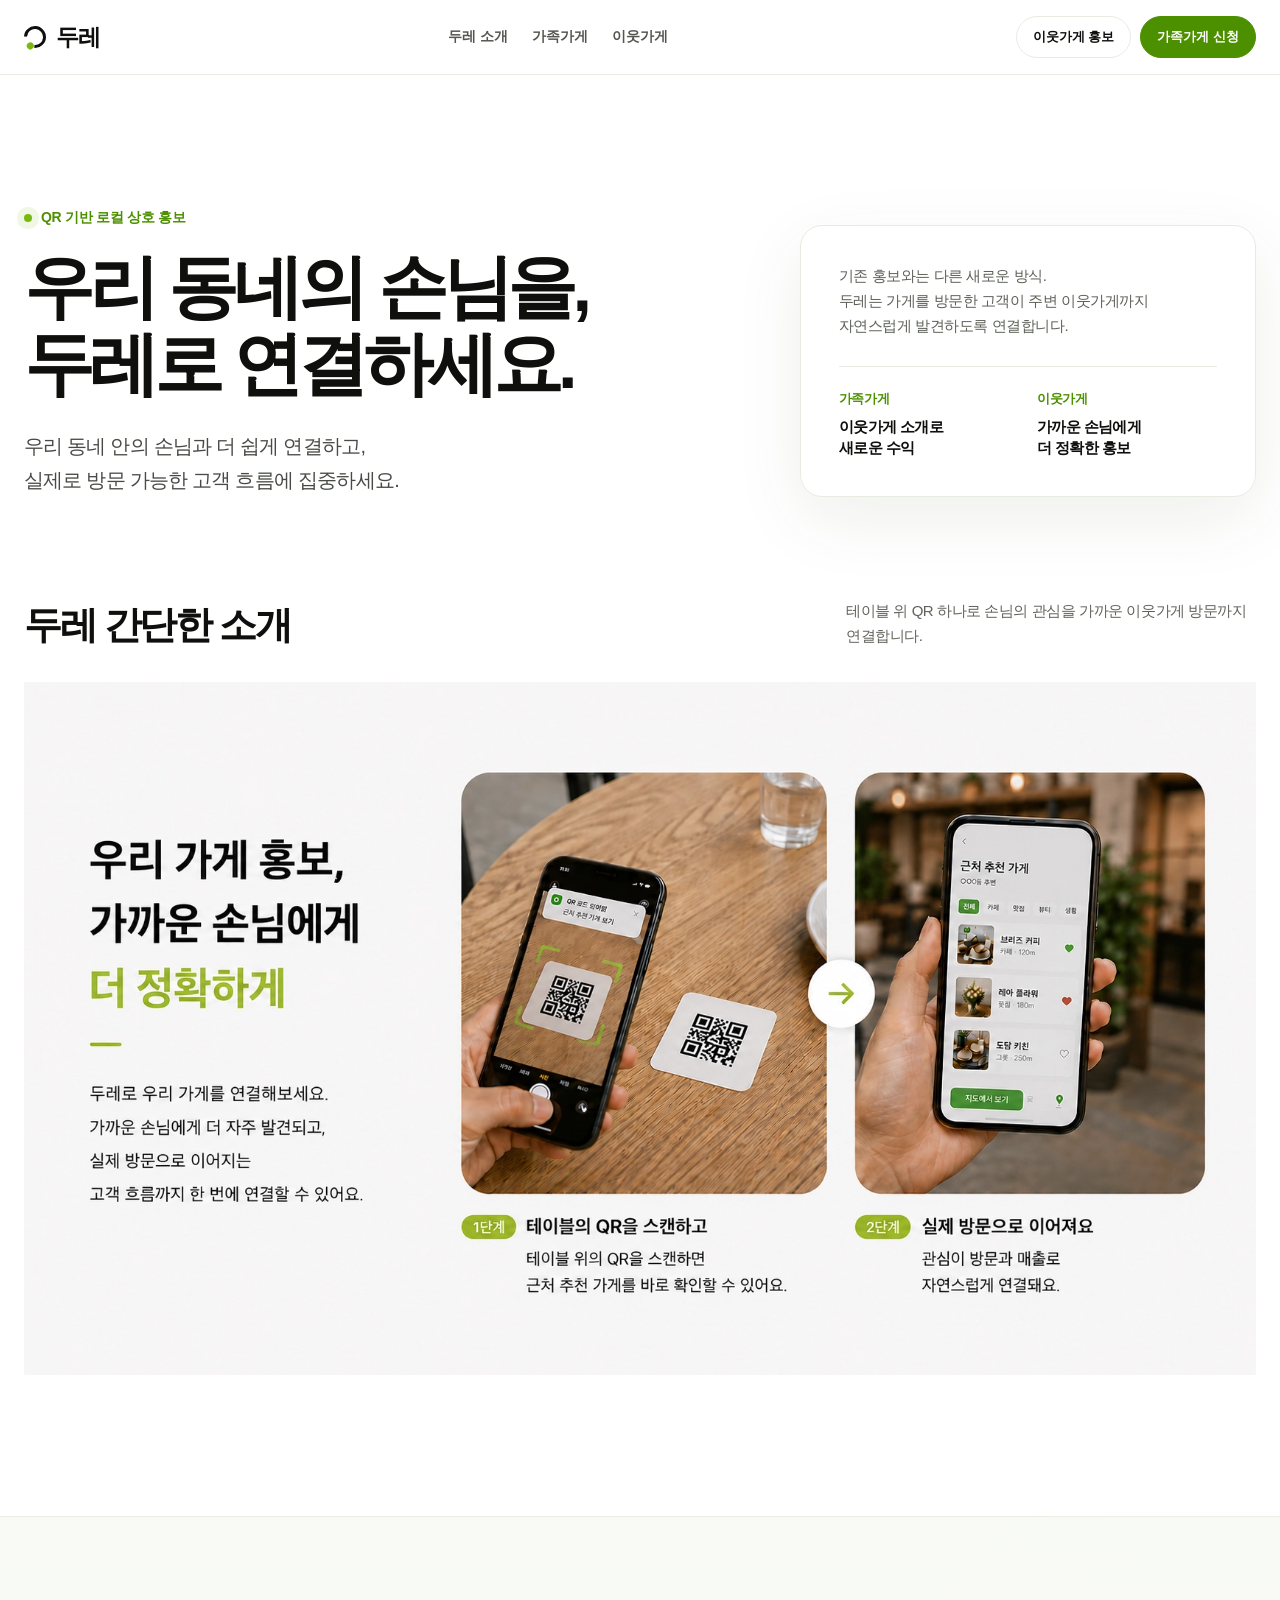
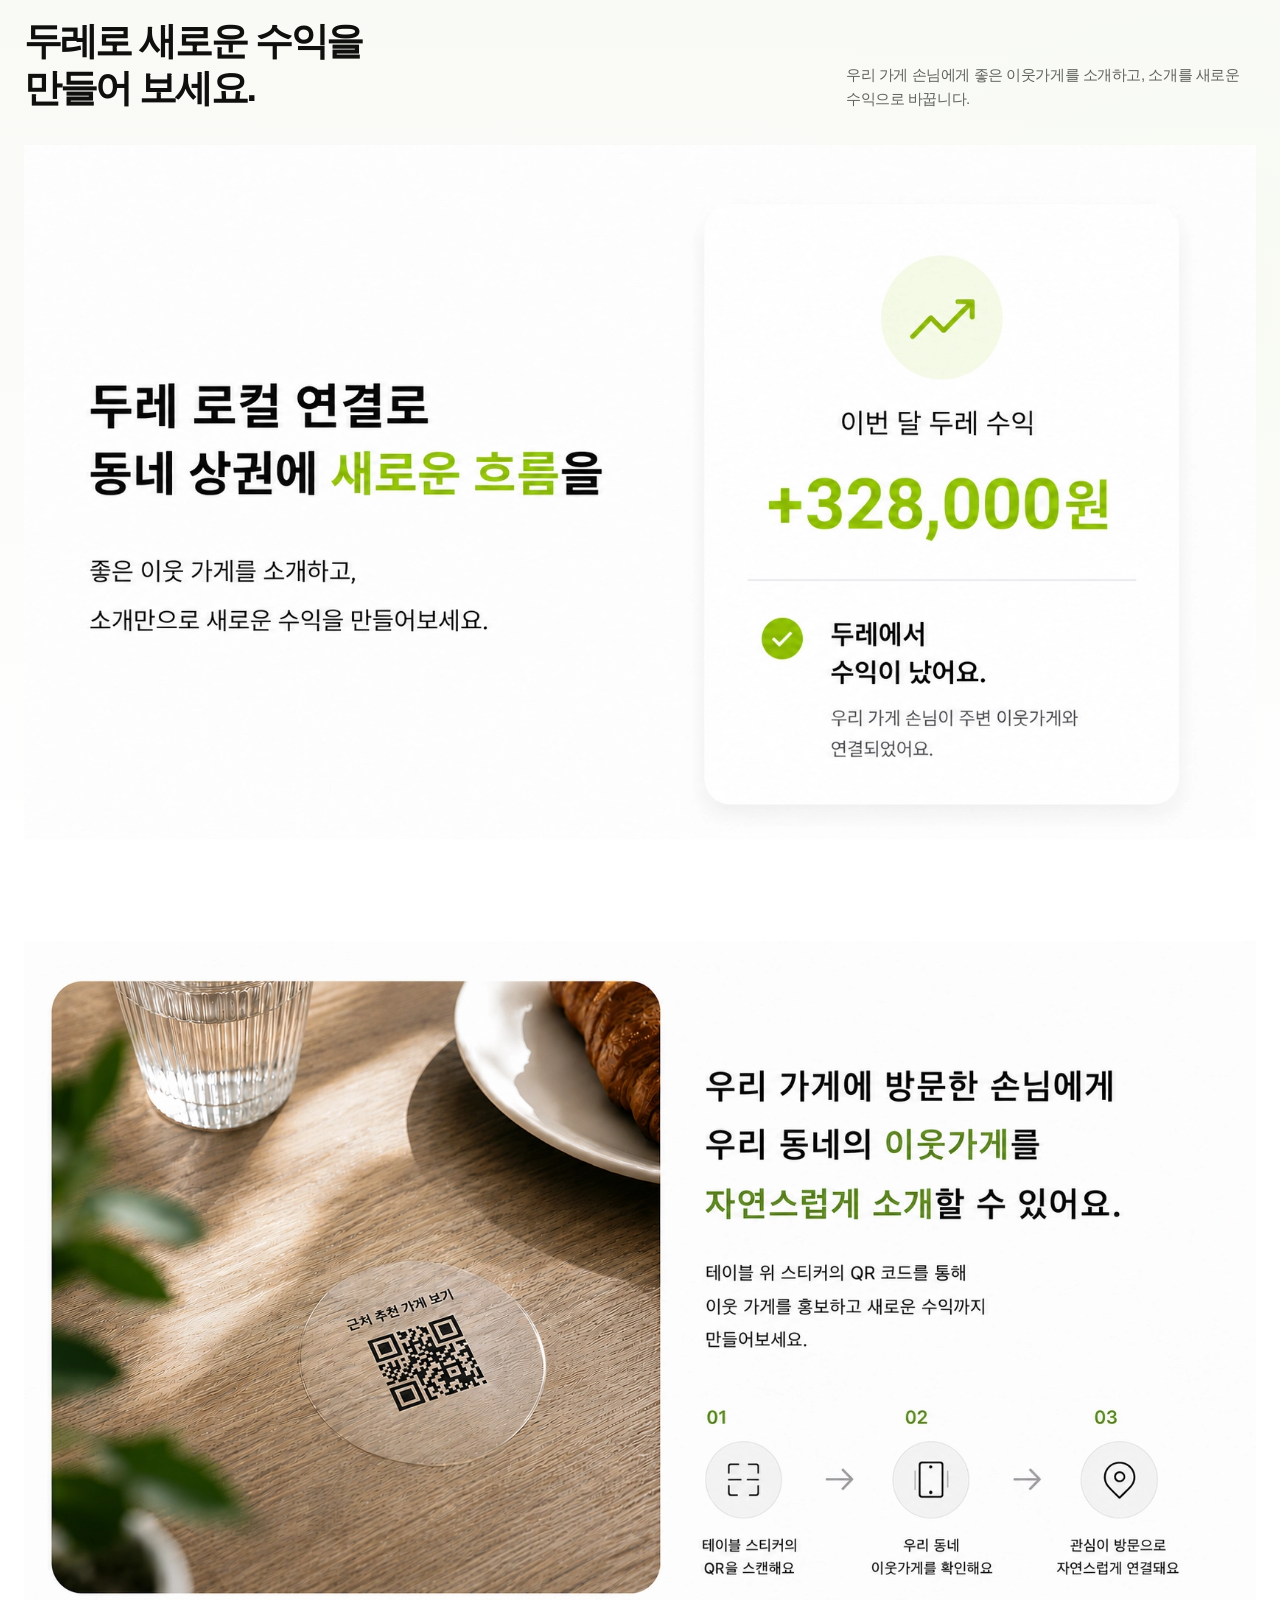
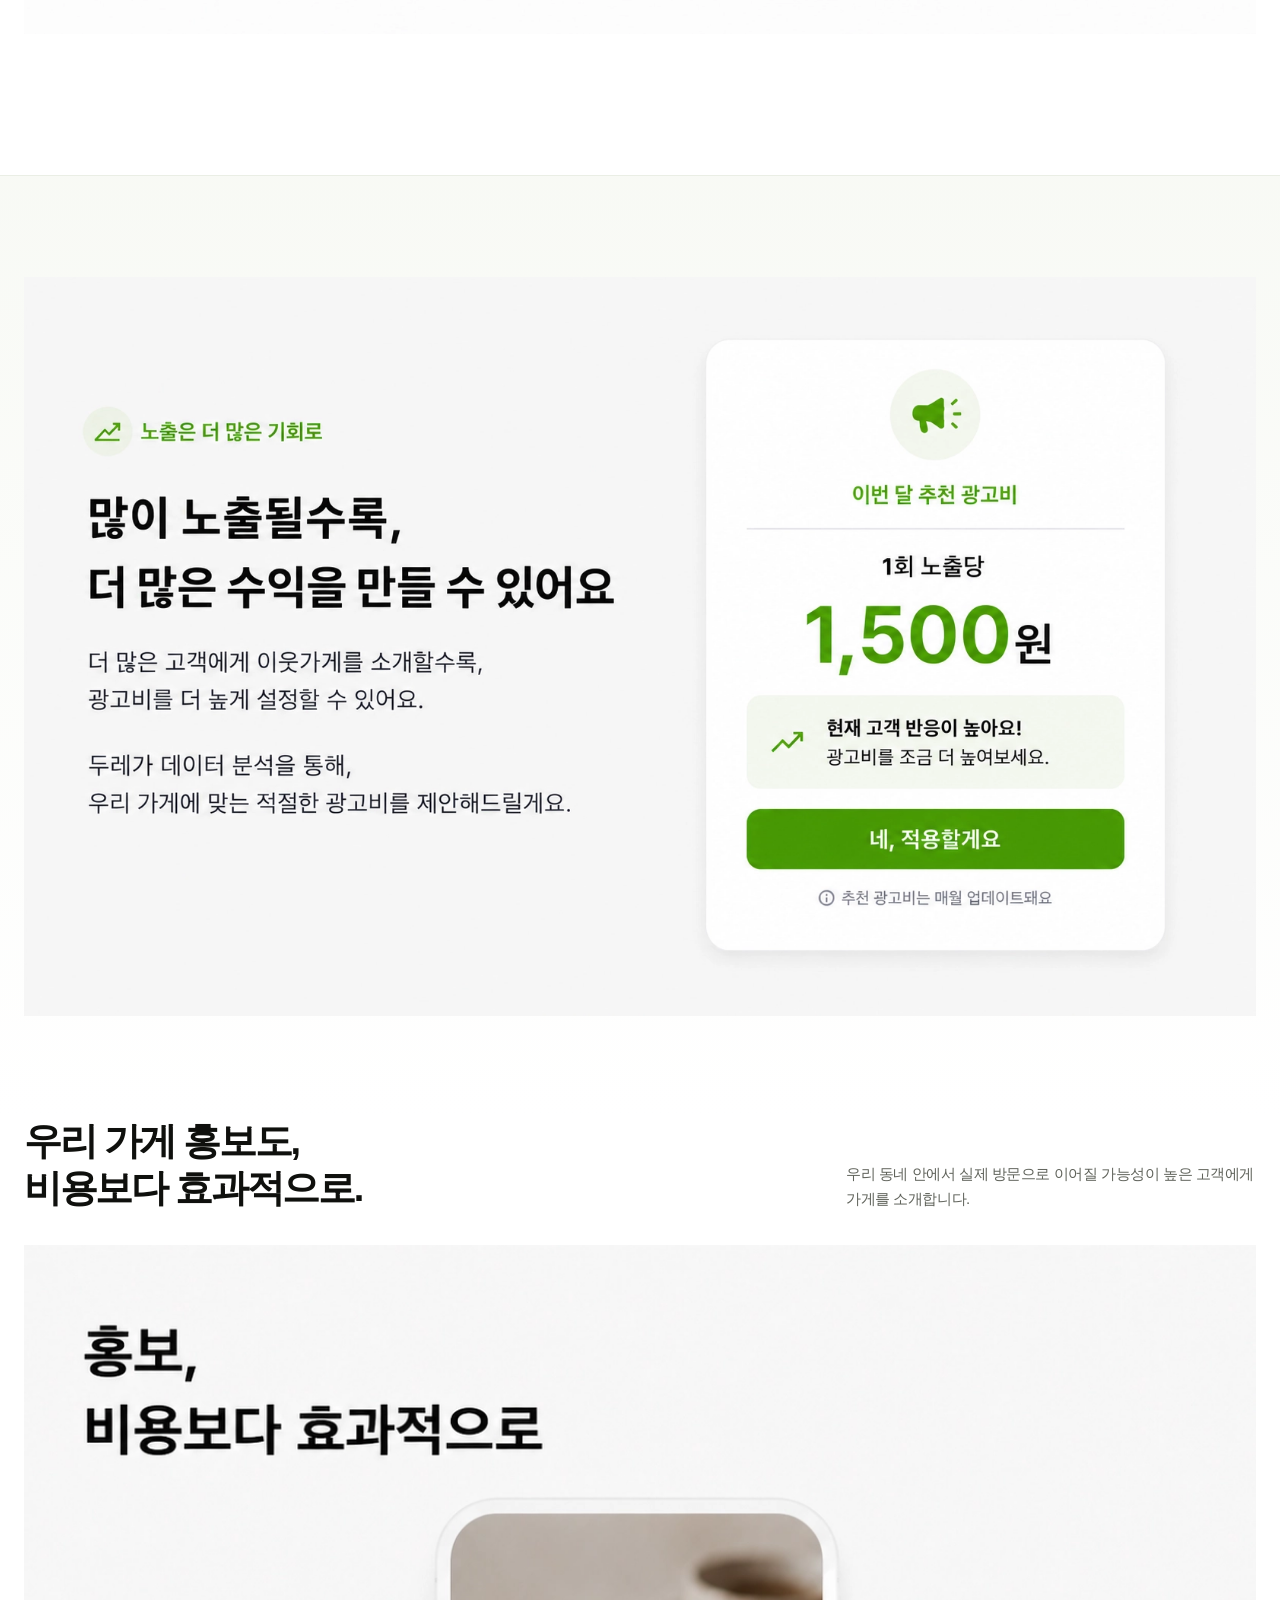
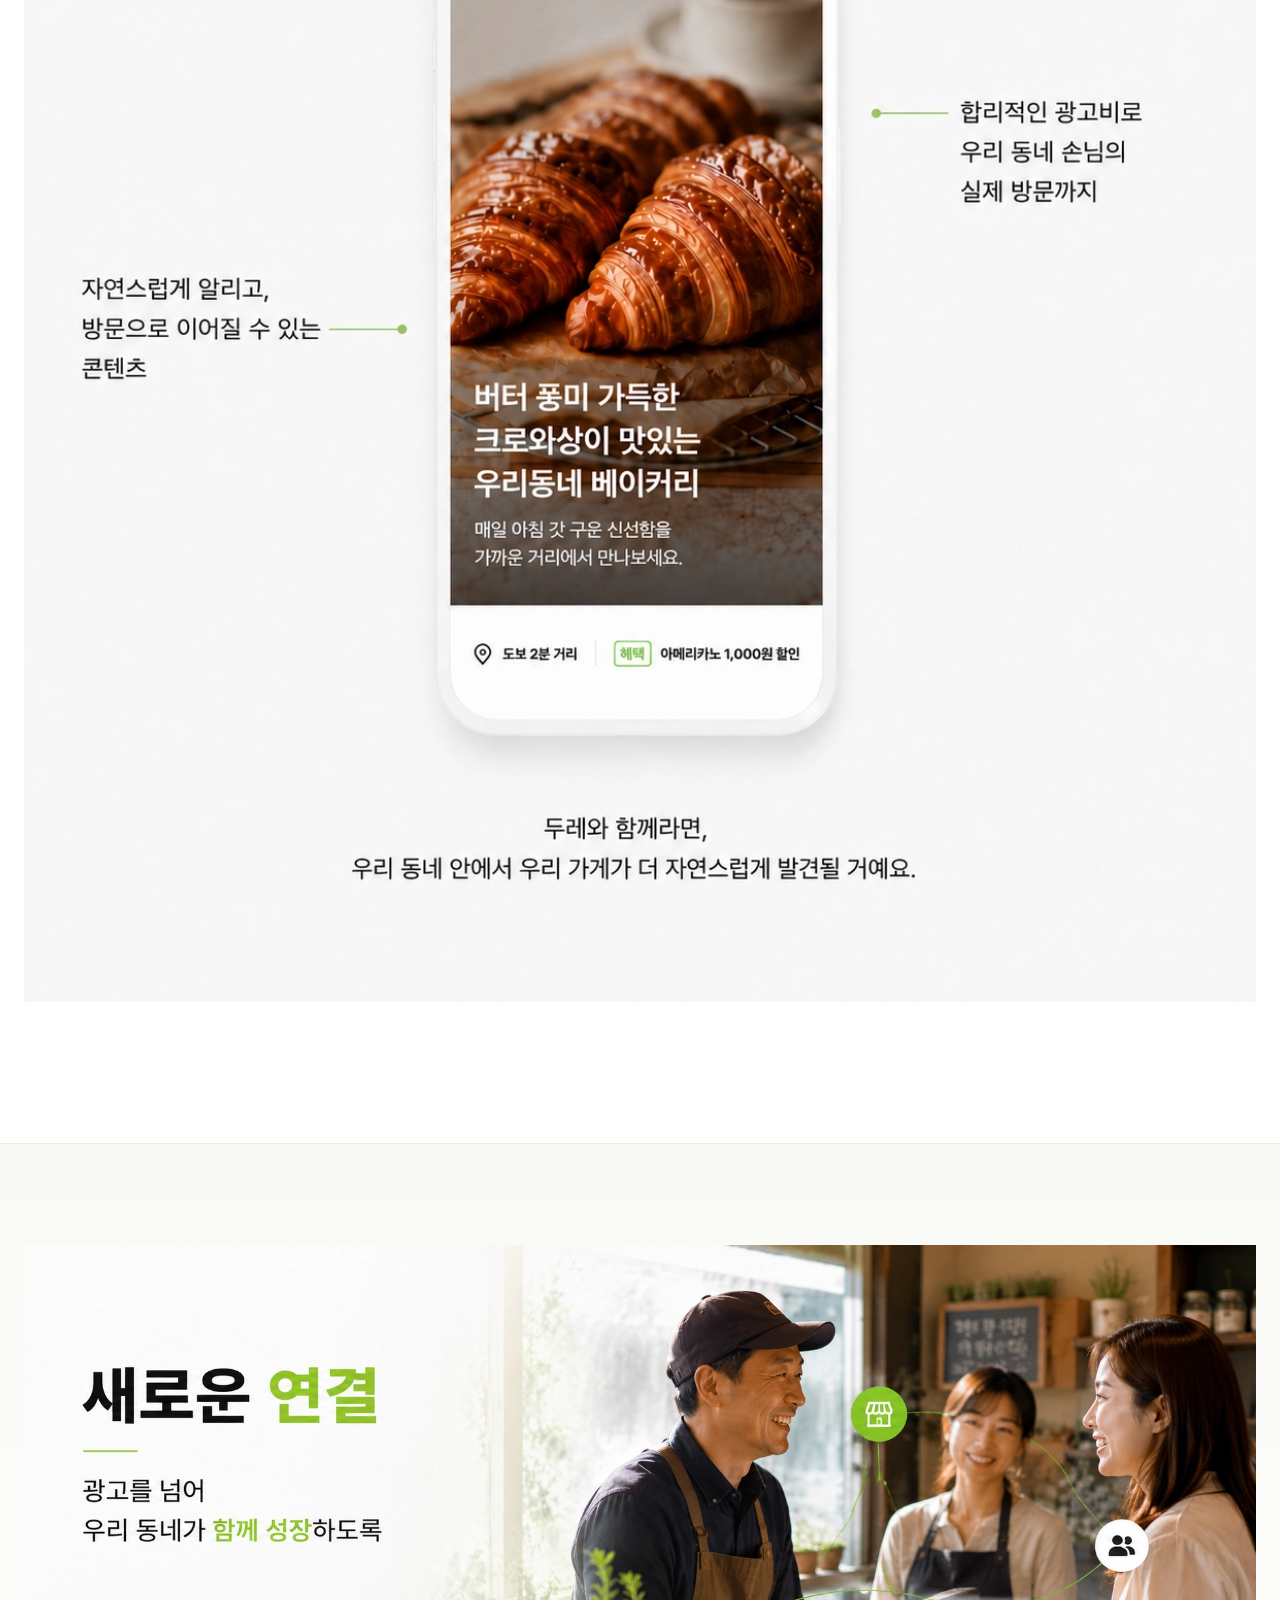
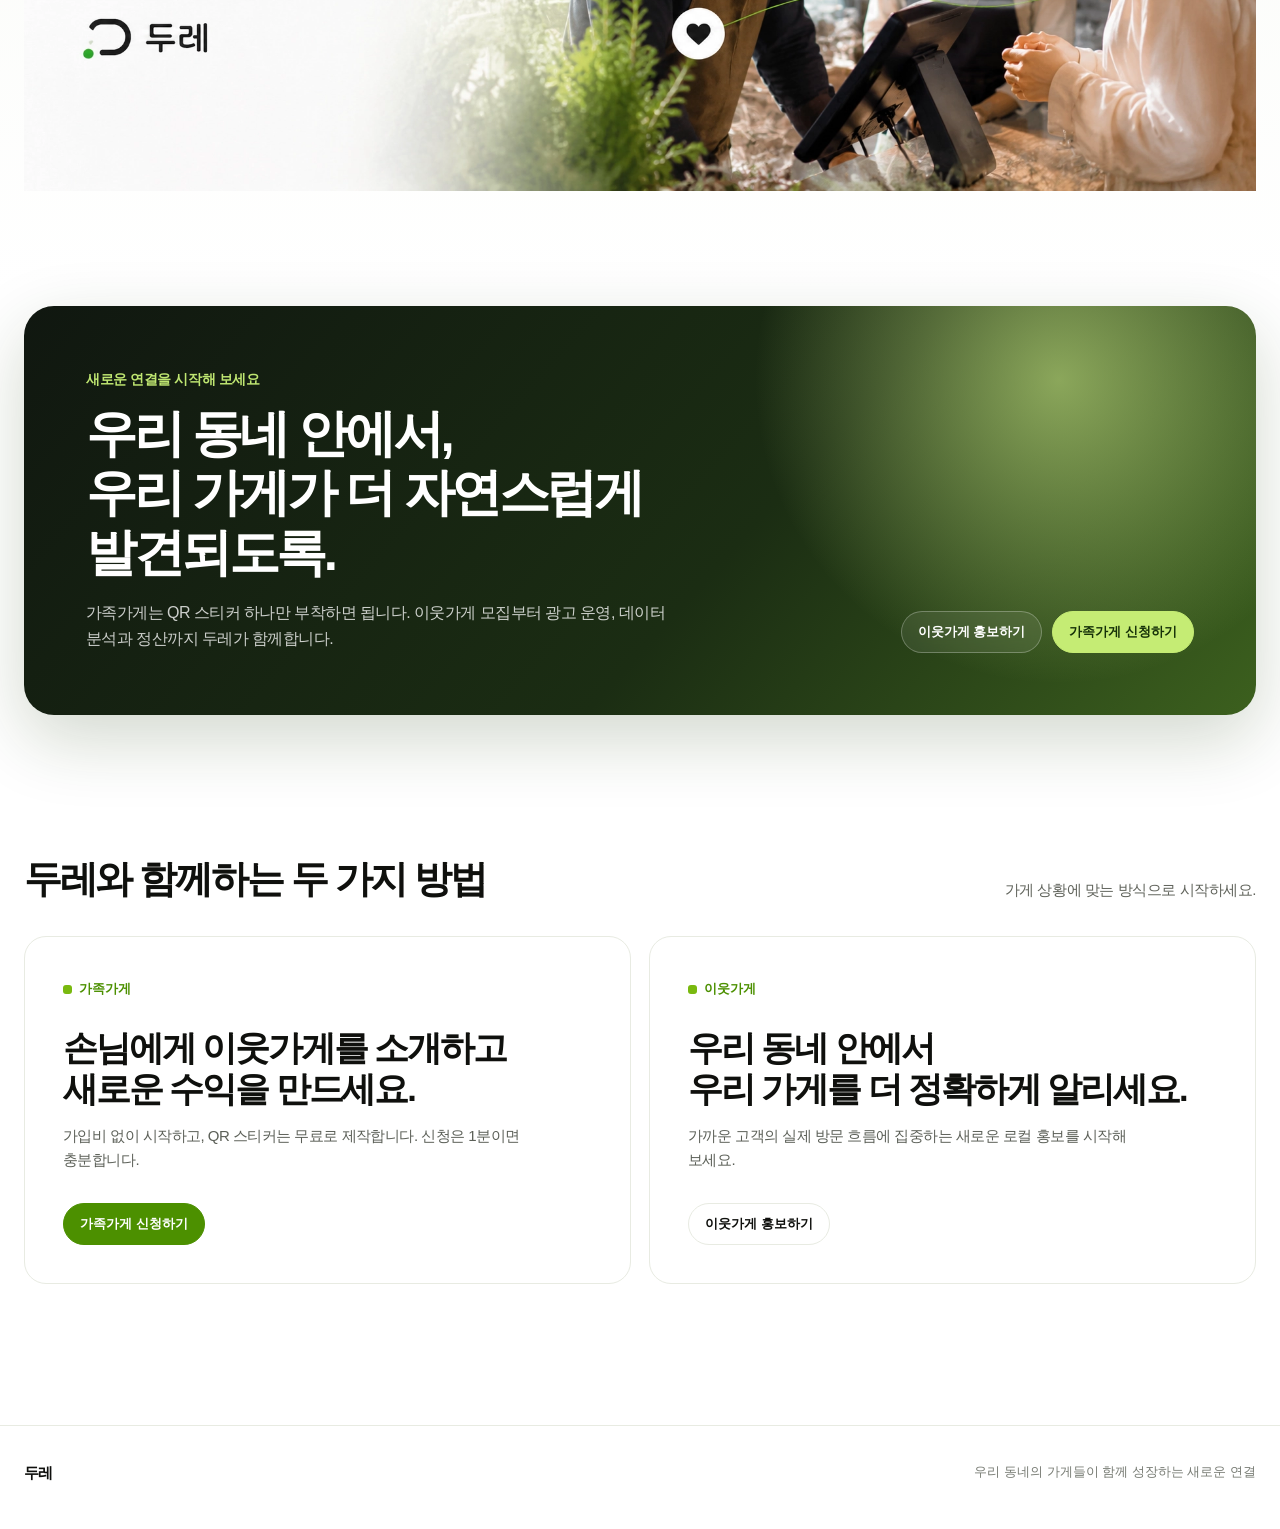
==== index.html @ 1418bf6c "Add files via upload" ====
<!DOCTYPE html>

<html data-dure-version="1.0.0" lang="ko">
<head>
<meta charset="utf-8"/>
<meta content="width=device-width, initial-scale=1" name="viewport"/>
<meta content="#ffffff" name="theme-color"/>
<meta content="두레 — 우리 동네의 손님을 연결하는 QR 기반 로컬 홍보 서비스" name="description"/>
<title>두레 | 우리 동네의 손님을 연결하세요</title>

<link href="./assets/css/tokens.css" rel="stylesheet"/><link href="./assets/css/base.css" rel="stylesheet"/><link href="./assets/css/components.css" rel="stylesheet"/><link href="./assets/css/pages/home.css" rel="stylesheet"/></head>
<body>
<a class="skip-link" href="#content">본문으로 이동</a>
<header class="header">
<div class="header__inner">
<a aria-label="두레 홈" class="brand" href="#top">
<span aria-hidden="true" class="brand__mark"></span>
<span>두레</span>
</a>
<nav aria-label="주요 메뉴" class="nav">
<a href="#about">두레 소개</a>
<a href="#family">가족가게</a>
<a href="#neighbor">이웃가게</a>
</nav>
<div class="header__actions">
<a class="button" href="./neighbor-store/" rel="noopener" target="_blank">이웃가게 홍보</a>
<a class="button button--primary" href="./family-application/" rel="noopener" target="_blank">가족가게 신청</a>
</div>
</div>
</header>
<main id="content">
<section class="frame intro" id="top">
<div class="reveal">
<span class="eyebrow">QR 기반 로컬 상호 홍보</span>
<h1>우리 동네의 손님을,<br/>두레로 연결하세요.</h1>
<p class="intro__lead">
          우리 동네 안의 손님과 더 쉽게 연결하고,<br/>
          실제로 방문 가능한 고객 흐름에 집중하세요.
        </p>
</div>
<aside aria-label="두레 서비스 핵심" class="intro__aside reveal">
<p>
          기존 홍보와는 다른 새로운 방식.<br/>
          두레는 가게를 방문한 고객이 주변 이웃가게까지 자연스럽게 발견하도록 연결합니다.
        </p>
<dl>
<div>
<dt>가족가게</dt>
<dd>이웃가게 소개로<br/>새로운 수익</dd>
</div>
<div>
<dt>이웃가게</dt>
<dd>가까운 손님에게<br/>더 정확한 홍보</dd>
</div>
</dl>
</aside>
</section>
<section class="visual-section" id="about">
<div class="frame">
<div class="section-heading reveal">
<h2>두레 간단한 소개</h2>
<p>테이블 위 QR 하나로 손님의 관심을 가까운 이웃가게 방문까지 연결합니다.</p>
</div>
<figure class="visual reveal">
<img alt="QR 스캔 후 근처 추천 가게 화면으로 이어지는 두레 이용 흐름" src="./assets/images/home-01-e616251981fa.png"/>
<figcaption>우리 가게 홍보, 가까운 손님에게 더 정확하게</figcaption>
</figure>
</div>
</section>
<section class="visual-section visual-section--tinted" id="family">
<div class="frame">
<div class="section-heading reveal">
<h2>두레로 새로운 수익을<br/>만들어 보세요.</h2>
<p>우리 가게 손님에게 좋은 이웃가게를 소개하고, 소개를 새로운 수익으로 바꿉니다.</p>
</div>
<figure class="visual reveal">
<img alt="두레 로컬 연결로 동네 상권에 새로운 흐름을 만드는 모습" src="./assets/images/home-02-acbbbaf85af4.png"/>
<figcaption>두레 로컬 연결로 동네 상권에 새로운 흐름을</figcaption>
</figure>
</div>
</section>
<section class="visual-section">
<div class="frame">
<figure class="visual reveal">
<img alt="가족가게의 QR 스티커와 이웃가게 소개 흐름을 보여주는 안내" src="./assets/images/home-03-fef1800b656e.png"/>
<figcaption>우리 가게에 방문한 손님에게 우리 동네 이웃가게를 자연스럽게 소개</figcaption>
</figure>
</div>
</section>
<section class="visual-section visual-section--tinted">
<div class="frame">
<figure class="visual reveal">
<img alt="광고 노출에 따라 적절한 광고비를 제안하는 두레 화면" src="./assets/images/home-04-d21d74943a61.png"/>
<figcaption>노출이 많을수록 더 많은 수익을 만들 수 있는 두레</figcaption>
</figure>
</div>
</section>
<section class="visual-section" id="neighbor">
<div class="frame">
<div class="section-heading reveal">
<h2>우리 가게 홍보도,<br/>비용보다 효과적으로.</h2>
<p>우리 동네 안에서 실제 방문으로 이어질 가능성이 높은 고객에게 가게를 소개합니다.</p>
</div>
<figure class="visual reveal">
<img alt="지역 베이커리 홍보 콘텐츠가 모바일 화면에 표시되는 모습" src="./assets/images/home-05-ea1204eeb32d.png"/>
<figcaption>합리적인 광고비로 우리 동네 손님의 실제 방문까지</figcaption>
</figure>
</div>
</section>
<section class="visual-section visual-section--tinted">
<div class="frame">
<figure class="visual reveal">
<img alt="광고를 넘어 우리 동네가 함께 성장하는 두레의 새로운 연결" src="./assets/images/home-06-7b97a2087df8.png"/>
<figcaption>새로운 연결, 광고를 넘어 우리 동네가 함께 성장하도록</figcaption>
</figure>
</div>
</section>
<section aria-labelledby="cta-title" class="cta-band reveal">
<div>
<div class="cta-band__label">새로운 연결을 시작해 보세요</div>
<h2 id="cta-title">우리 동네 안에서,<br/>우리 가게가 더 자연스럽게 발견되도록.</h2>
<p>가족가게는 QR 스티커 하나만 부착하면 됩니다. 이웃가게 모집부터 광고 운영, 데이터 분석과 정산까지 두레가 함께합니다.</p>
</div>
<div class="cta-band__buttons">
<a class="button" href="./neighbor-store/" rel="noopener" target="_blank">이웃가게 홍보하기</a>
<a class="button button--primary" href="./family-application/" rel="noopener" target="_blank">가족가게 신청하기</a>
</div>
</section>
<section aria-label="두레 시작하기" class="paths">
<div class="section-heading reveal">
<h2>두레와 함께하는 두 가지 방법</h2>
<p>가게 상황에 맞는 방식으로 시작하세요.</p>
</div>
<div class="paths__grid">
<article class="path-card reveal">
<div>
<div class="path-card__tag">가족가게</div>
<h3>손님에게 이웃가게를 소개하고<br/>새로운 수익을 만드세요.</h3>
<p>가입비 없이 시작하고, QR 스티커는 무료로 제작합니다. 신청은 1분이면 충분합니다.</p>
</div>
<a class="button button--primary" href="./family-application/" rel="noopener" target="_blank">가족가게 신청하기</a>
</article>
<article class="path-card reveal">
<div>
<div class="path-card__tag">이웃가게</div>
<h3>우리 동네 안에서<br/>우리 가게를 더 정확하게 알리세요.</h3>
<p>가까운 고객의 실제 방문 흐름에 집중하는 새로운 로컬 홍보를 시작해 보세요.</p>
</div>
<a class="button" href="./neighbor-store/" rel="noopener" target="_blank">이웃가게 홍보하기</a>
</article>
</div>
</section>
</main>
<footer class="footer">
<div class="footer__inner">
<div class="footer__brand">두레</div>
<div>우리 동네의 가게들이 함께 성장하는 새로운 연결</div>
</div>
</footer>
<script>
    (() => {
      const targets = document.querySelectorAll('.reveal');
      if (!('IntersectionObserver' in window)) {
        targets.forEach(el => el.classList.add('is-visible'));
        return;
      }
      const observer = new IntersectionObserver((entries) => {
        entries.forEach((entry) => {
          if (entry.isIntersecting) {
            entry.target.classList.add('is-visible');
            observer.unobserve(entry.target);
          }
        });
      }, { threshold: 0.1, rootMargin: '0px 0px -34px 0px' });
      targets.forEach(el => observer.observe(el));
    })();
  </script>
<script defer="True" src="./assets/js/common.js"></script></body>
</html>
---- assets/css/tokens.css ----
/* DURE Design System v1.0 — Design Tokens */
:root {
  /* Brand */
  --dure-green-50: #f7fbea;
  --dure-green-100: #edf5dc;
  --dure-green-200: #dceeb7;
  --dure-green-300: #c5e58a;
  --dure-green-400: #a4d750;
  --dure-green-500: #85bd24;
  --dure-green-600: #79b90f;
  --dure-green-700: #4f8e1d;
  --dure-green-800: #3f7418;
  --dure-green-900: #203518;

  /* Neutral */
  --dure-neutral-0: #ffffff;
  --dure-neutral-50: #fbfcf8;
  --dure-neutral-100: #f6f8f2;
  --dure-neutral-200: #e8ebe2;
  --dure-neutral-300: #d7dcd1;
  --dure-neutral-400: #b8bdb3;
  --dure-neutral-500: #7b8077;
  --dure-neutral-600: #60635b;
  --dure-neutral-700: #484b45;
  --dure-neutral-800: #292c27;
  --dure-neutral-900: #0f100d;

  /* Semantic aliases */
  --color-primary: var(--dure-green-700);
  --color-primary-hover: var(--dure-green-800);
  --color-primary-soft: var(--dure-green-100);
  --color-accent: var(--dure-green-500);
  --color-text: var(--dure-neutral-900);
  --color-text-secondary: var(--dure-neutral-600);
  --color-text-muted: var(--dure-neutral-500);
  --color-border: var(--dure-neutral-200);
  --color-surface: var(--dure-neutral-0);
  --color-surface-soft: var(--dure-neutral-100);
  --color-dark-surface: var(--dure-green-900);

  --color-success: #2f8f46;
  --color-warning: #c98216;
  --color-danger: #c44545;
  --color-info: #3f78b5;

  /* Typography */
  --font-sans: Pretendard, -apple-system, BlinkMacSystemFont,
    "Apple SD Gothic Neo", "Noto Sans KR", "Malgun Gothic", Arial, sans-serif;

  --text-xs: 0.75rem;      /* 12 */
  --text-sm: 0.875rem;     /* 14 */
  --text-md: 1rem;         /* 16 */
  --text-lg: 1.125rem;     /* 18 */
  --text-xl: 1.375rem;     /* 22 */
  --text-2xl: 1.75rem;     /* 28 */
  --text-3xl: 2.5rem;      /* 40 */
  --text-4xl: 3.5rem;      /* 56 */
  --text-display: clamp(2.75rem, 6vw, 5.25rem);

  --weight-regular: 400;
  --weight-medium: 500;
  --weight-semibold: 650;
  --weight-bold: 750;
  --weight-extrabold: 850;

  --leading-tight: 1.1;
  --leading-heading: 1.2;
  --leading-body: 1.7;

  --tracking-tight: -0.065em;
  --tracking-heading: -0.045em;
  --tracking-body: -0.025em;

  /* Spacing: 4px base */
  --space-0: 0;
  --space-1: 0.25rem;
  --space-2: 0.5rem;
  --space-3: 0.75rem;
  --space-4: 1rem;
  --space-5: 1.25rem;
  --space-6: 1.5rem;
  --space-8: 2rem;
  --space-10: 2.5rem;
  --space-12: 3rem;
  --space-16: 4rem;
  --space-20: 5rem;
  --space-24: 6rem;
  --space-32: 8rem;

  /* Radius */
  --radius-sm: 0.75rem;
  --radius-md: 1.25rem;
  --radius-lg: 1.75rem;
  --radius-xl: 2rem;
  --radius-round: 999px;

  /* Shadow */
  --shadow-sm: 0 8px 24px rgba(43, 70, 24, 0.06);
  --shadow-md: 0 16px 42px rgba(43, 70, 24, 0.09);
  --shadow-lg: 0 22px 70px rgba(43, 70, 24, 0.12);
  --shadow-xl: 0 30px 90px rgba(29, 62, 10, 0.18);

  /* Layout */
  --container-sm: 760px;
  --container-md: 1040px;
  --container-lg: 1220px;
  --container-xl: 1320px;
  --page-gutter: clamp(1rem, 4vw, 3rem);
  --header-height: 74px;

  /* Motion */
  --duration-fast: 160ms;
  --duration-normal: 240ms;
  --duration-slow: 420ms;
  --ease-standard: cubic-bezier(.2, .75, .25, 1);
}
---- assets/css/base.css ----
/* DURE Design System v1.0 — Foundation */
*, *::before, *::after { box-sizing: border-box; }

html {
  scroll-behavior: smooth;
  text-size-adjust: 100%;
}

body {
  margin: 0;
  color: var(--color-text);
  background: var(--color-surface);
  font-family: var(--font-sans);
  line-height: var(--leading-body);
  word-break: keep-all;
  -webkit-font-smoothing: antialiased;
  text-rendering: optimizeLegibility;
}

img, video, svg {
  display: block;
  max-width: 100%;
}

button, input, textarea, select {
  font: inherit;
}

a {
  color: inherit;
  text-decoration: none;
}

:focus-visible {
  outline: 3px solid rgba(133, 189, 36, .38);
  outline-offset: 3px;
}

.dure-container {
  width: min(calc(100% - (var(--page-gutter) * 2)), var(--container-xl));
  margin-inline: auto;
}

.dure-container--narrow {
  max-width: var(--container-sm);
}

.dure-section {
  padding-block: clamp(var(--space-16), 9vw, var(--space-32));
}

.dure-section--soft {
  background: var(--color-surface-soft);
}

.dure-eyebrow {
  display: inline-flex;
  align-items: center;
  gap: var(--space-2);
  color: var(--color-primary);
  font-size: var(--text-sm);
  font-weight: var(--weight-extrabold);
  letter-spacing: var(--tracking-body);
}

.dure-eyebrow::before {
  content: "";
  width: 8px;
  height: 8px;
  border-radius: 50%;
  background: var(--color-accent);
  box-shadow: 0 0 0 7px rgba(133, 189, 36, .11);
}

.dure-display {
  margin: var(--space-5) 0 0;
  font-size: var(--text-display);
  line-height: var(--leading-tight);
  letter-spacing: var(--tracking-tight);
  font-weight: var(--weight-extrabold);
}

.dure-heading-1,
.dure-heading-2,
.dure-heading-3 {
  margin: 0;
  line-height: var(--leading-heading);
  letter-spacing: var(--tracking-heading);
  font-weight: var(--weight-extrabold);
}

.dure-heading-1 { font-size: var(--text-4xl); }
.dure-heading-2 { font-size: var(--text-3xl); }
.dure-heading-3 { font-size: var(--text-2xl); }

.dure-body-lg {
  font-size: var(--text-lg);
  color: var(--color-text-secondary);
}

.dure-body {
  font-size: var(--text-md);
  color: var(--color-text-secondary);
}

.dure-caption {
  font-size: var(--text-sm);
  color: var(--color-text-muted);
}

@media (max-width: 720px) {
  :root { --header-height: 64px; }
  .dure-heading-1 { font-size: 2.5rem; }
  .dure-heading-2 { font-size: 2rem; }
  .dure-heading-3 { font-size: 1.5rem; }
}

@media (prefers-reduced-motion: reduce) {
  html { scroll-behavior: auto; }
  *, *::before, *::after {
    scroll-behavior: auto !important;
    animation-duration: .01ms !important;
    animation-iteration-count: 1 !important;
    transition-duration: .01ms !important;
  }
}
---- assets/css/components.css ----
/* DURE Design System v1.0 — Components */
.dure-button {
  display: inline-flex;
  min-height: 44px;
  padding-inline: var(--space-5);
  align-items: center;
  justify-content: center;
  gap: var(--space-2);
  border: 1px solid transparent;
  border-radius: var(--radius-round);
  cursor: pointer;
  font-size: var(--text-sm);
  font-weight: var(--weight-bold);
  letter-spacing: var(--tracking-body);
  transition:
    transform var(--duration-fast) var(--ease-standard),
    box-shadow var(--duration-fast) var(--ease-standard),
    background var(--duration-fast) var(--ease-standard),
    border-color var(--duration-fast) var(--ease-standard);
}

.dure-button:hover {
  transform: translateY(-2px);
}

.dure-button--primary {
  color: #fff;
  background: var(--color-primary);
  border-color: var(--color-primary);
}

.dure-button--primary:hover {
  background: var(--color-primary-hover);
  box-shadow: var(--shadow-sm);
}

.dure-button--secondary {
  color: var(--color-text);
  background: var(--color-surface);
  border-color: var(--color-border);
}

.dure-button--secondary:hover {
  border-color: var(--dure-green-300);
  box-shadow: var(--shadow-sm);
}

.dure-button--soft {
  color: var(--color-primary);
  background: var(--color-primary-soft);
}

.dure-button--text {
  min-height: auto;
  padding: 0;
  color: var(--color-primary);
  border: 0;
  background: transparent;
}

.dure-button--lg {
  min-height: 54px;
  padding-inline: var(--space-6);
  font-size: var(--text-md);
}

.dure-button--sm {
  min-height: 36px;
  padding-inline: var(--space-4);
  font-size: var(--text-xs);
}

.dure-card {
  border: 1px solid var(--color-border);
  border-radius: var(--radius-lg);
  background: var(--color-surface);
  box-shadow: var(--shadow-sm);
}

.dure-card--padded {
  padding: clamp(var(--space-6), 4vw, var(--space-12));
}

.dure-card--feature {
  border-color: transparent;
  background:
    radial-gradient(circle at 92% 8%, rgba(173, 219, 94, .24), transparent 16rem),
    linear-gradient(145deg, #1a2617, #2d4b20);
  color: #fff;
  box-shadow: var(--shadow-lg);
}

.dure-card--soft {
  background: var(--color-surface-soft);
  box-shadow: none;
}

.dure-badge {
  display: inline-flex;
  align-items: center;
  min-height: 28px;
  padding-inline: var(--space-3);
  border-radius: var(--radius-round);
  color: var(--color-primary);
  background: var(--color-primary-soft);
  font-size: var(--text-xs);
  font-weight: var(--weight-bold);
}

.dure-grid {
  display: grid;
  gap: var(--space-6);
}

.dure-grid--2 {
  grid-template-columns: repeat(2, minmax(0, 1fr));
}

.dure-stack {
  display: flex;
  flex-direction: column;
}

.dure-stack--2 { gap: var(--space-2); }
.dure-stack--4 { gap: var(--space-4); }
.dure-stack--6 { gap: var(--space-6); }
.dure-stack--8 { gap: var(--space-8); }

.dure-header {
  position: sticky;
  top: 0;
  z-index: 30;
  border-bottom: 1px solid rgba(232, 235, 226, .9);
  background: rgba(255, 255, 255, .88);
  backdrop-filter: blur(18px);
  -webkit-backdrop-filter: blur(18px);
}

.dure-header__inner {
  min-height: var(--header-height);
  display: flex;
  align-items: center;
  justify-content: space-between;
  gap: var(--space-6);
}

.dure-brand {
  display: inline-flex;
  align-items: center;
  gap: 10px;
  font-size: 23px;
  font-weight: var(--weight-extrabold);
  letter-spacing: var(--tracking-tight);
  white-space: nowrap;
}

.dure-brand__mark {
  position: relative;
  width: 22px;
  height: 22px;
  border: 3px solid var(--color-text);
  border-left-color: transparent;
  border-radius: 50%;
  transform: rotate(-42deg);
}

.dure-brand__mark::after {
  content: "";
  position: absolute;
  left: -5px;
  bottom: 1px;
  width: 7px;
  height: 7px;
  border-radius: 50%;
  background: var(--color-accent);
}

.dure-divider {
  height: 1px;
  border: 0;
  background: var(--color-border);
}

@media (max-width: 720px) {
  .dure-grid--2 { grid-template-columns: 1fr; }
  .dure-button--mobile-full { width: 100%; }
}
---- assets/css/pages/home.css ----
:root {
      --ink: #0f100d;
      --muted: #60635b;
      --line: #e8ebe2;
      --paper: #ffffff;
      --wash: #f6f8f2;
      --green: #79b90f;
      --green-deep: #4c9000;
      --radius: 22px;
      --content: 1320px;
    }

    * { box-sizing: border-box; }
    html { scroll-behavior: smooth; }
    body {
      margin: 0;
      color: var(--ink);
      background:
        radial-gradient(circle at 10% -8%, rgba(180, 221, 109, .14), transparent 28rem),
        radial-gradient(circle at 94% 24%, rgba(211, 235, 170, .13), transparent 27rem),
        var(--paper);
      font-family: Pretendard, -apple-system, BlinkMacSystemFont, "Apple SD Gothic Neo", "Noto Sans KR", "Malgun Gothic", Arial, sans-serif;
      word-break: keep-all;
      -webkit-font-smoothing: antialiased;
      text-rendering: optimizeLegibility;
    }

    a { color: inherit; text-decoration: none; }

    .skip-link {
      position: fixed; left: 1rem; top: -5rem; z-index: 20;
      padding: .7rem .9rem; border-radius: .75rem; background: var(--ink); color: #fff;
      transition: top .2s ease;
    }
    .skip-link:focus { top: 1rem; }

    .header {
      position: sticky;
      top: 0;
      z-index: 10;
      border-bottom: 1px solid rgba(232,235,226,.9);
      background: rgba(255,255,255,.88);
      backdrop-filter: blur(18px);
      -webkit-backdrop-filter: blur(18px);
    }

    .header__inner {
      width: min(calc(100% - 48px), var(--content));
      min-height: 74px;
      margin: 0 auto;
      display: flex;
      align-items: center;
      justify-content: space-between;
      gap: 28px;
    }

    .brand {
      display: inline-flex;
      align-items: center;
      gap: 10px;
      font-weight: 800;
      letter-spacing: -0.05em;
      font-size: 23px;
      line-height: 1;
      white-space: nowrap;
    }
    .brand__mark {
      width: 22px; height: 22px; position: relative; display: inline-block;
      border: 3px solid var(--ink); border-left-color: transparent;
      border-radius: 999px;
      transform: rotate(-42deg);
    }
    .brand__mark::after {
      content: "";
      position: absolute;
      left: -5px; bottom: 1px;
      width: 7px; height: 7px;
      border-radius: 50%;
      background: var(--green);
    }

    .nav {
      display: flex;
      align-items: center;
      gap: 24px;
      font-size: 14px;
      color: #54574f;
      font-weight: 650;
    }
    .nav a {
      padding: 8px 0;
      transition: color .2s ease;
    }
    .nav a:hover { color: var(--ink); }

    .header__actions {
      display: flex;
      align-items: center;
      gap: 9px;
    }

    .button {
      display: inline-flex;
      min-height: 42px;
      padding: 0 16px;
      align-items: center;
      justify-content: center;
      border: 1px solid var(--line);
      border-radius: 999px;
      background: #fff;
      color: var(--ink);
      font-weight: 750;
      font-size: 13px;
      transition: transform .18s ease, border-color .18s ease, box-shadow .18s ease, background .18s ease;
      white-space: nowrap;
    }
    .button:hover {
      transform: translateY(-2px);
      border-color: #ccd5bd;
      box-shadow: 0 10px 24px rgba(23,47,6,.10);
    }
    .button--primary {
      border-color: var(--green-deep);
      background: var(--green-deep);
      color: white;
    }
    .button--primary:hover { background: #3f7c00; }

    main { overflow: hidden; }
    .frame {
      width: min(calc(100% - 48px), var(--content));
      margin: 0 auto;
    }

    .intro {
      padding: clamp(72px, 10vw, 132px) 0 clamp(56px, 8vw, 105px);
      display: grid;
      grid-template-columns: minmax(0, .93fr) minmax(330px, .63fr);
      gap: clamp(46px, 8vw, 128px);
      align-items: end;
    }
    .eyebrow {
      display: inline-flex;
      gap: 9px;
      align-items: center;
      color: var(--green-deep);
      font-size: 14px;
      font-weight: 800;
      letter-spacing: -0.02em;
    }
    .eyebrow::before {
      content: "";
      width: 8px; height: 8px; flex: 0 0 8px;
      border-radius: 50%;
      background: var(--green);
      box-shadow: 0 0 0 7px rgba(121,185,15,.11);
    }
    h1 {
      margin: 19px 0 0;
      max-width: 780px;
      font-size: clamp(43px, 5.5vw, 84px);
      line-height: 1.09;
      letter-spacing: -0.072em;
      font-weight: 820;
    }
    .intro__lead {
      margin: 26px 0 0;
      max-width: 610px;
      font-size: clamp(17px, 1.55vw, 22px);
      color: #484b45;
      line-height: 1.72;
      letter-spacing: -0.038em;
    }
    .intro__aside {
      padding: clamp(24px, 3vw, 38px);
      border: 1px solid var(--line);
      border-radius: var(--radius);
      background: rgba(255,255,255,.85);
      box-shadow: 0 22px 70px rgba(45,72,17,.08);
    }
    .intro__aside p {
      margin: 0;
      color: #5d6158;
      line-height: 1.65;
      font-size: 15px;
      letter-spacing: -0.03em;
    }
    .intro__aside dl {
      margin: 28px 0 0;
      padding-top: 21px;
      border-top: 1px solid var(--line);
      display: grid;
      grid-template-columns: 1fr 1fr;
      gap: 18px;
    }
    .intro__aside dt {
      margin: 0;
      color: var(--green-deep);
      font-size: 13px;
      font-weight: 800;
      letter-spacing: -0.03em;
    }
    .intro__aside dd {
      margin: 7px 0 0;
      font-weight: 770;
      font-size: 15px;
      letter-spacing: -0.04em;
      line-height: 1.35;
    }

    .visual-section { padding: 0 0 clamp(78px, 11vw, 148px); }
    .visual-section--tinted {
      position: relative;
      padding: clamp(68px, 8vw, 118px) 0;
      background: linear-gradient(180deg, rgba(246,248,242,.78), rgba(255,255,255,0));
    }
    .visual-section--tinted::before {
      content: "";
      position: absolute; inset: 0;
      border-top: 1px solid rgba(232,235,226,.8);
      pointer-events: none;
    }
    .section-heading {
      display: flex;
      align-items: flex-end;
      justify-content: space-between;
      gap: 24px;
      margin: 0 0 clamp(22px, 3vw, 34px);
    }
    .section-heading h2 {
      margin: 0;
      font-size: clamp(25px, 3vw, 38px);
      line-height: 1.22;
      letter-spacing: -0.06em;
    }
    .section-heading p {
      max-width: 410px;
      margin: 0;
      color: var(--muted);
      font-size: 15px;
      line-height: 1.62;
      letter-spacing: -0.03em;
    }

    .visual {
      margin: 0;
      background: var(--paper);
      overflow: visible;
    }
    .visual img {
      display: block;
      width: 100%;
      height: auto;
      max-width: 100%;
      /* 원본 캔버스·타이포그래피·형태를 그대로 사용합니다. */
    }
    .visual figcaption {
      position: absolute;
      width: 1px; height: 1px;
      padding: 0; margin: -1px; overflow: hidden;
      clip: rect(0,0,0,0); white-space: nowrap; border: 0;
    }

    .cta-band {
      width: min(calc(100% - 48px), var(--content));
      margin: clamp(0px, 1vw, 16px) auto clamp(88px, 11vw, 150px);
      padding: clamp(30px, 5vw, 62px);
      border-radius: calc(var(--radius) + 8px);
      background:
        radial-gradient(circle at 84% 18%, rgba(208,239,137,.6), transparent 19rem),
        linear-gradient(132deg, #101710 0%, #1b2d13 58%, #3c601e 100%);
      color: white;
      display: grid;
      grid-template-columns: minmax(0, 1fr) auto;
      align-items: end;
      gap: 30px;
      box-shadow: 0 24px 70px rgba(29, 62, 10, .20);
    }
    .cta-band__label {
      color: #bfe671;
      font-weight: 800;
      font-size: 14px;
      letter-spacing: -0.03em;
    }
    .cta-band h2 {
      margin: 12px 0 0;
      max-width: 670px;
      font-size: clamp(30px, 4vw, 53px);
      letter-spacing: -0.067em;
      line-height: 1.16;
    }
    .cta-band p {
      margin: 18px 0 0;
      max-width: 620px;
      color: rgba(255,255,255,.78);
      line-height: 1.65;
      letter-spacing: -0.035em;
    }
    .cta-band__buttons {
      display: flex;
      gap: 10px;
      align-items: center;
    }
    .cta-band .button {
      border-color: rgba(255,255,255,.27);
      background: rgba(255,255,255,.08);
      color: #fff;
      backdrop-filter: blur(8px);
    }
    .cta-band .button:hover {
      background: #fff;
      color: #17300d;
      border-color: #fff;
    }
    .cta-band .button--primary {
      background: #c5ec74;
      border-color: #c5ec74;
      color: #153008;
    }

    .paths {
      width: min(calc(100% - 48px), var(--content));
      margin: 0 auto clamp(88px, 11vw, 150px);
    }
    .paths__grid {
      display: grid;
      grid-template-columns: 1fr 1fr;
      gap: 18px;
    }
    .path-card {
      min-height: 260px;
      padding: clamp(25px, 3vw, 38px);
      border: 1px solid var(--line);
      border-radius: var(--radius);
      display: flex;
      flex-direction: column;
      align-items: flex-start;
      justify-content: space-between;
      background: rgba(255,255,255,.86);
      transition: transform .18s ease, box-shadow .18s ease, border-color .18s ease;
    }
    .path-card:hover {
      transform: translateY(-4px);
      border-color: #cbd8b6;
      box-shadow: 0 18px 46px rgba(35,65,13,.10);
    }
    .path-card__tag {
      display: inline-flex;
      align-items: center;
      gap: 7px;
      color: var(--green-deep);
      font-size: 13px;
      font-weight: 800;
    }
    .path-card__tag::before {
      content:"";
      width: 9px; height: 9px;
      border-radius: 3px;
      background: var(--green);
    }
    .path-card h3 {
      margin: 26px 0 0;
      font-size: clamp(25px, 2.7vw, 36px);
      line-height: 1.18;
      letter-spacing: -0.06em;
    }
    .path-card p {
      margin: 14px 0 0;
      max-width: 460px;
      color: #5c6058;
      line-height: 1.6;
      letter-spacing: -0.035em;
      font-size: 15px;
    }
    .path-card .button {
      margin-top: 31px;
    }

    .footer {
      padding: 34px 0 44px;
      border-top: 1px solid var(--line);
      background: #fff;
    }
    .footer__inner {
      width: min(calc(100% - 48px), var(--content));
      margin: 0 auto;
      display: flex;
      align-items: center;
      justify-content: space-between;
      gap: 20px;
      color: #777b73;
      font-size: 13px;
    }
    .footer__brand {
      color: var(--ink);
      font-size: 15px;
      font-weight: 800;
      letter-spacing: -0.04em;
    }

    .reveal {
      opacity: 0;
      transform: translateY(20px);
      transition: opacity .7s cubic-bezier(.2,.65,.2,1), transform .7s cubic-bezier(.2,.65,.2,1);
    }
    .reveal.is-visible {
      opacity: 1;
      transform: none;
    }

    @media (prefers-reduced-motion: reduce) {
      html { scroll-behavior: auto; }
      *, *::before, *::after {
        animation-duration: .001ms !important;
        animation-iteration-count: 1 !important;
        scroll-behavior: auto !important;
        transition-duration: .001ms !important;
      }
      .reveal { opacity: 1; transform: none; }
    }

    @media (max-width: 880px) {
      .header__inner, .frame, .cta-band, .paths, .footer__inner {
        width: min(calc(100% - 32px), var(--content));
      }
      .header__inner { min-height: 66px; }
      .nav { display: none; }
      .header__actions .button:first-child { display: none; }
      .intro {
        grid-template-columns: 1fr;
        gap: 28px;
      }
      .intro__aside { max-width: 600px; }
      .section-heading {
        align-items: flex-start;
        flex-direction: column;
      }
      .section-heading p { max-width: 590px; }
      .cta-band {
        grid-template-columns: 1fr;
        align-items: start;
      }
      .paths__grid { grid-template-columns: 1fr; }
    }

    @media (max-width: 560px) {
      .header__inner, .frame, .cta-band, .paths, .footer__inner {
        width: min(calc(100% - 24px), var(--content));
      }
      .brand { font-size: 21px; }
      .brand__mark { width: 20px; height: 20px; }
      .header__actions .button {
        min-height: 38px;
        padding: 0 12px;
        font-size: 12px;
      }
      .intro { padding-top: 58px; }
      .intro__aside dl { grid-template-columns: 1fr; gap: 15px; }
      .visual-section { padding-bottom: 76px; }
      .visual-section--tinted { padding: 66px 0; }
      .cta-band { margin-bottom: 78px; }
      .cta-band__buttons {
        flex-wrap: wrap;
        width: 100%;
      }
      .cta-band__buttons .button {
        flex: 1 1 160px;
      }
      .footer__inner {
        flex-direction: column;
        align-items: flex-start;
      }
    }
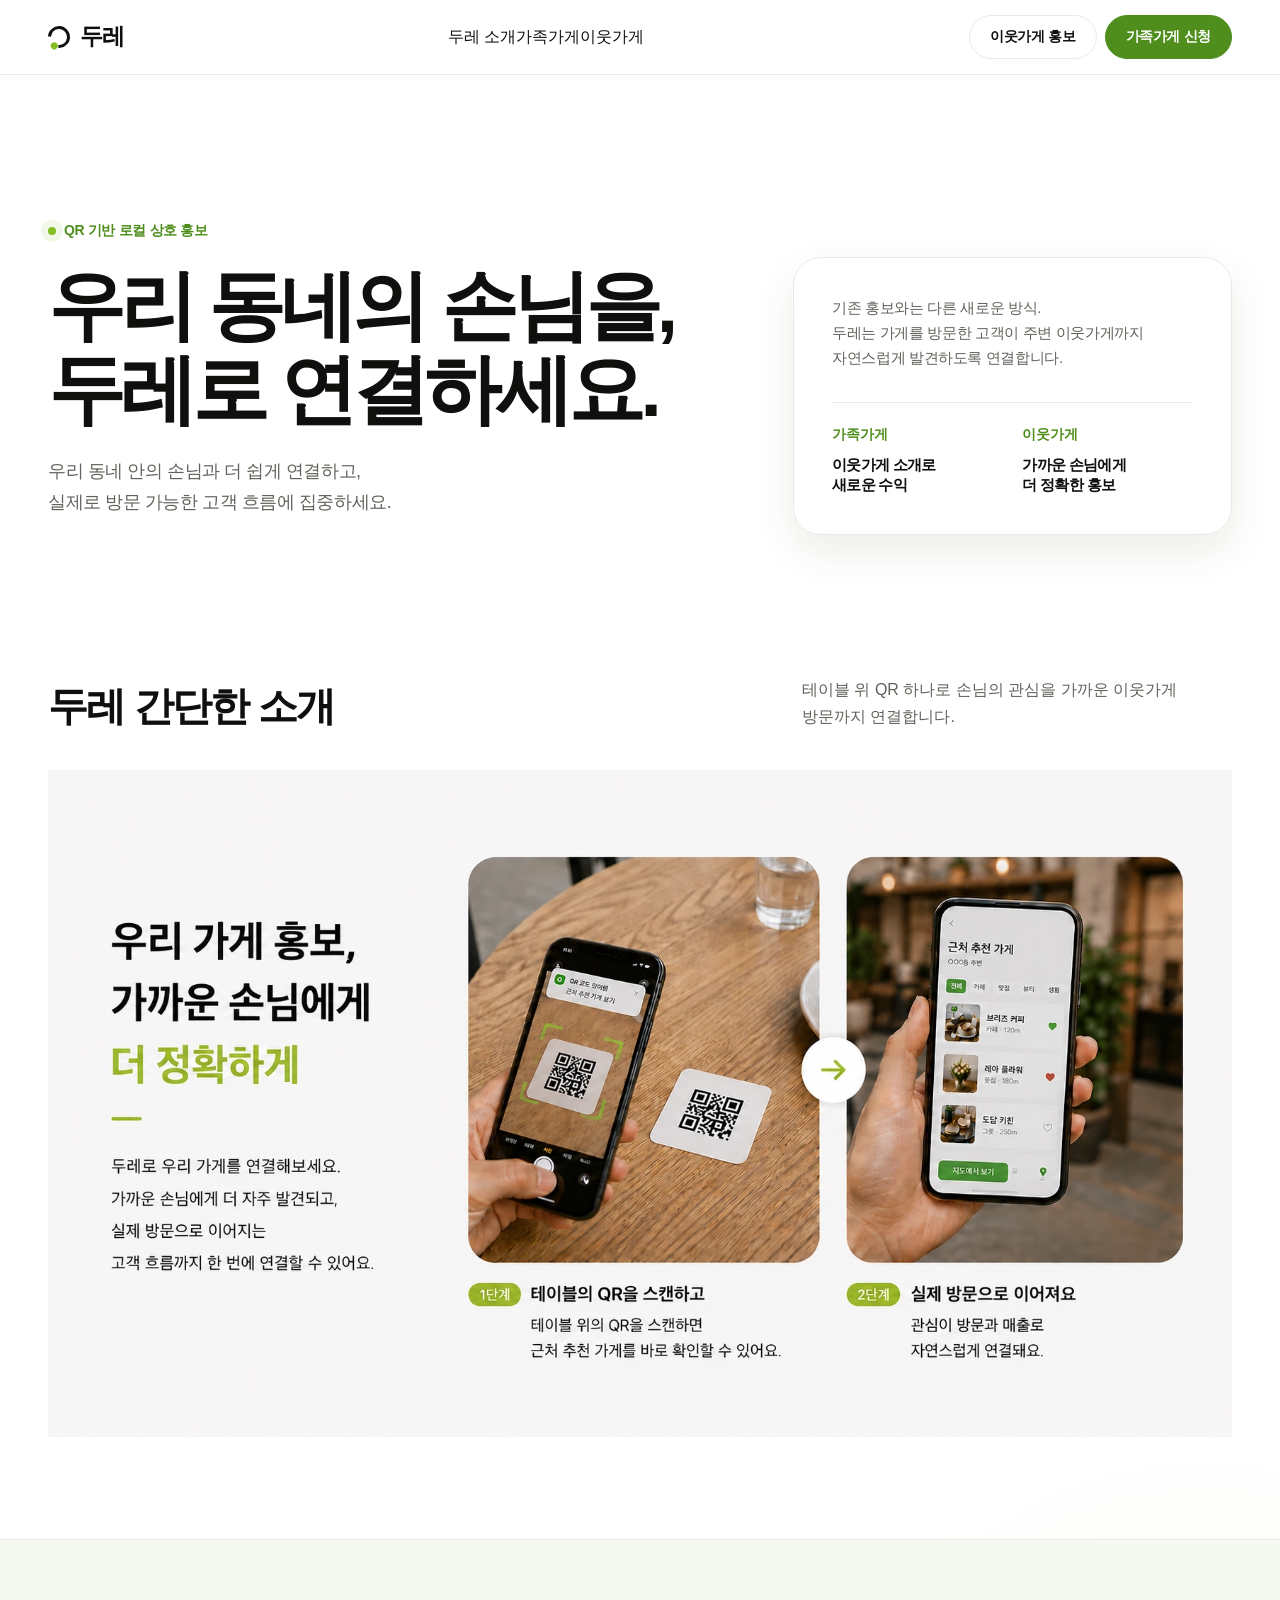
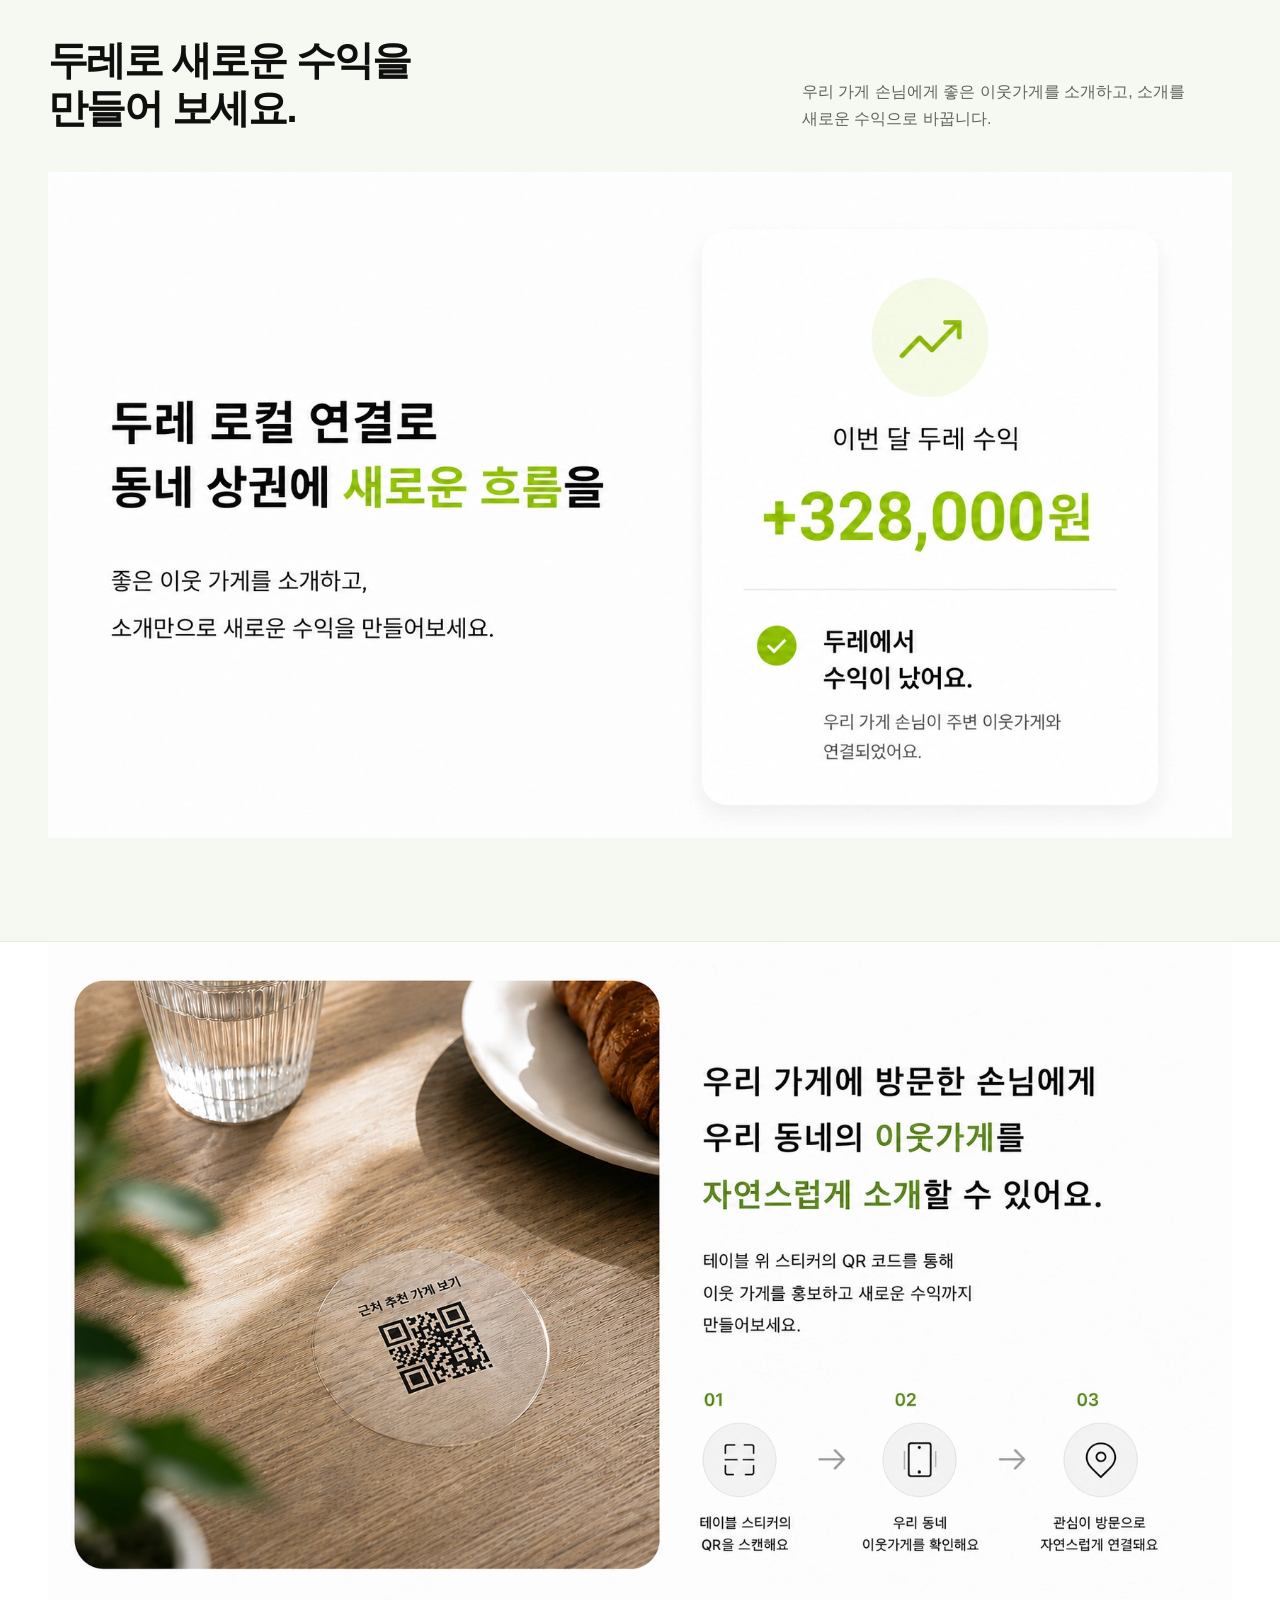
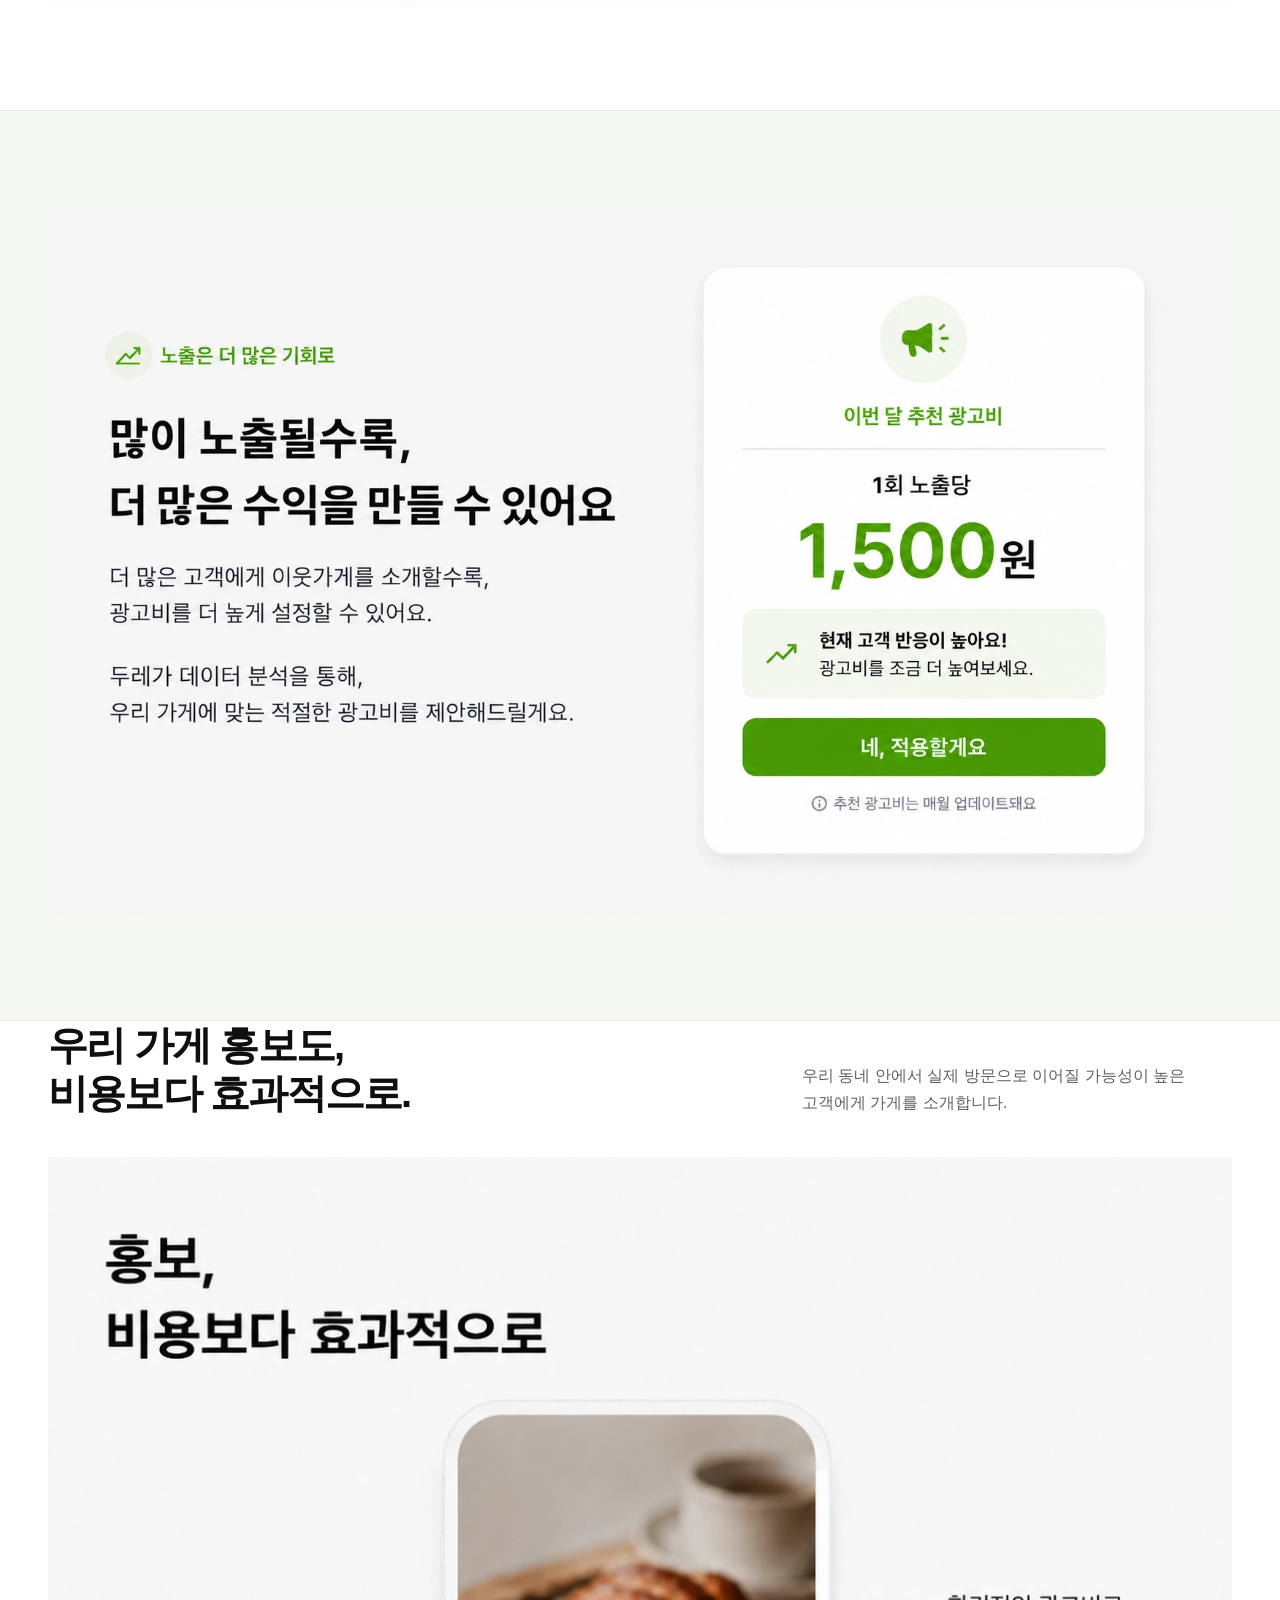
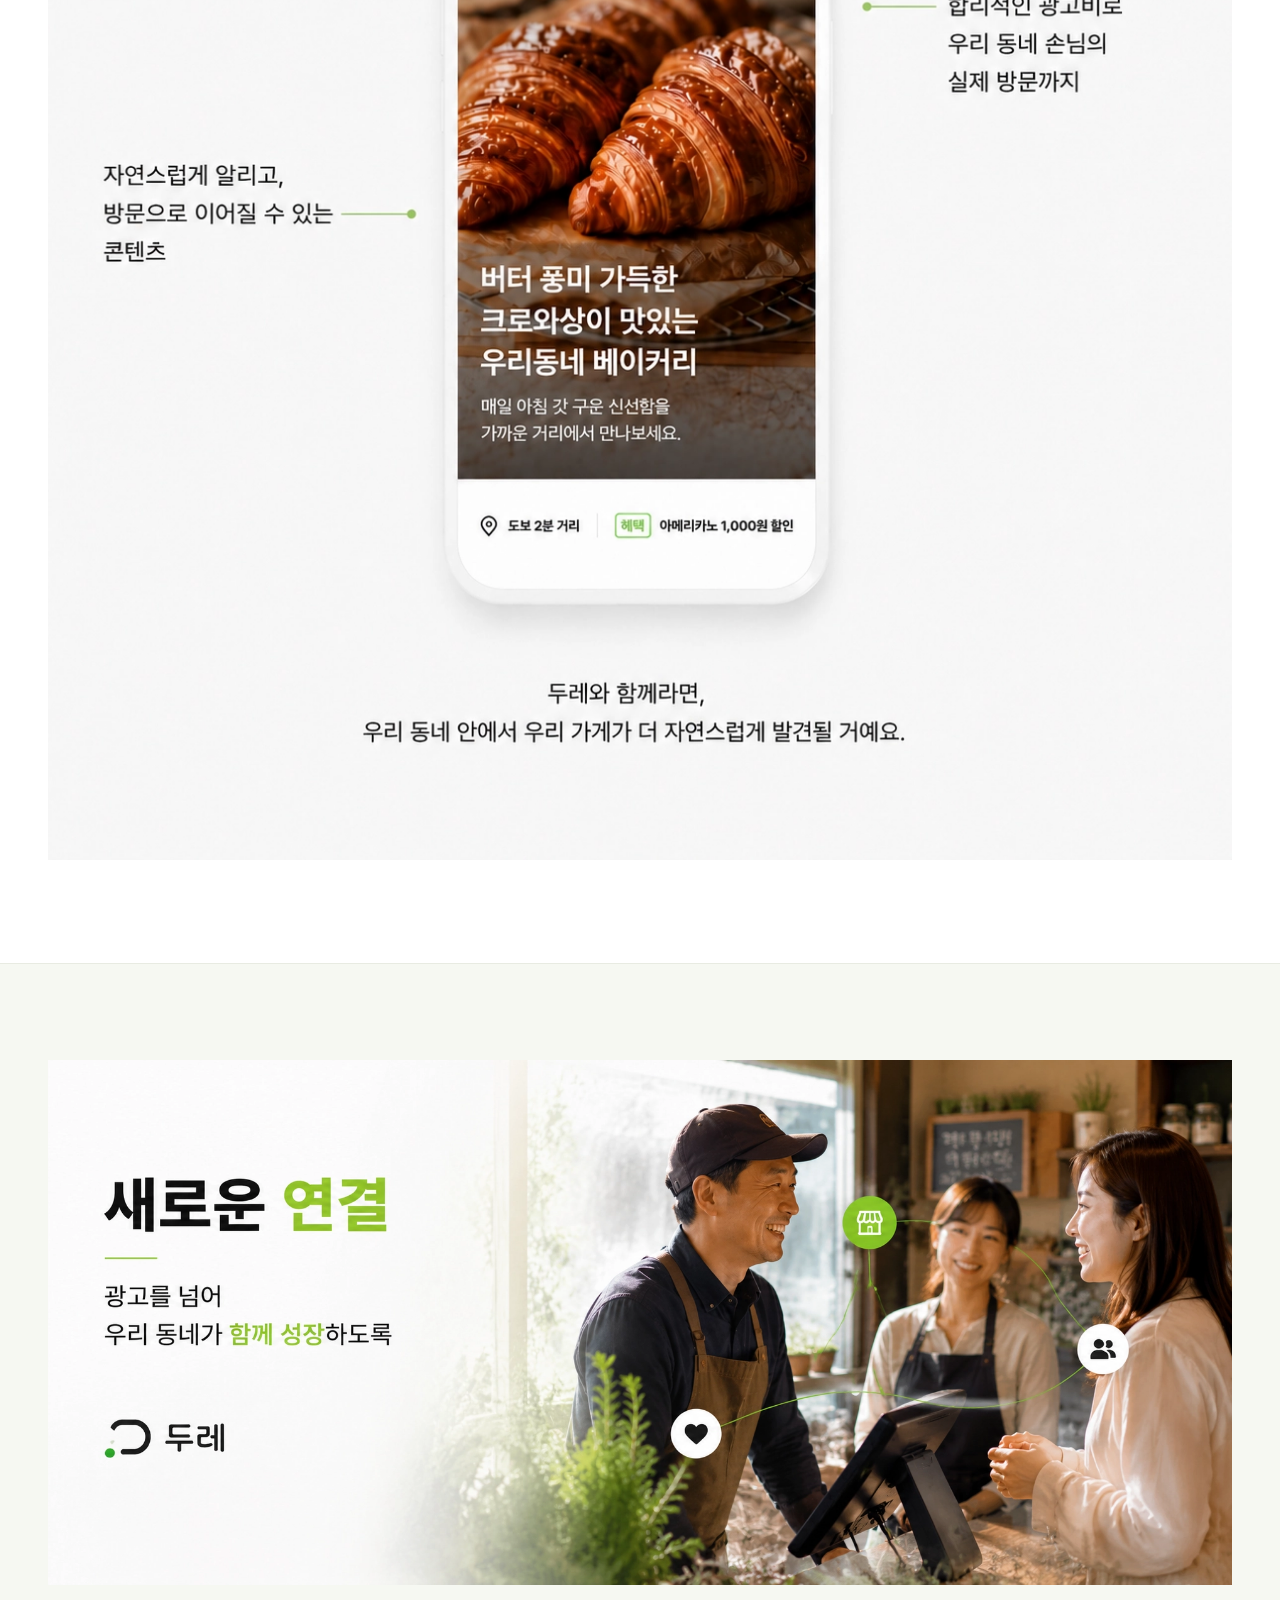
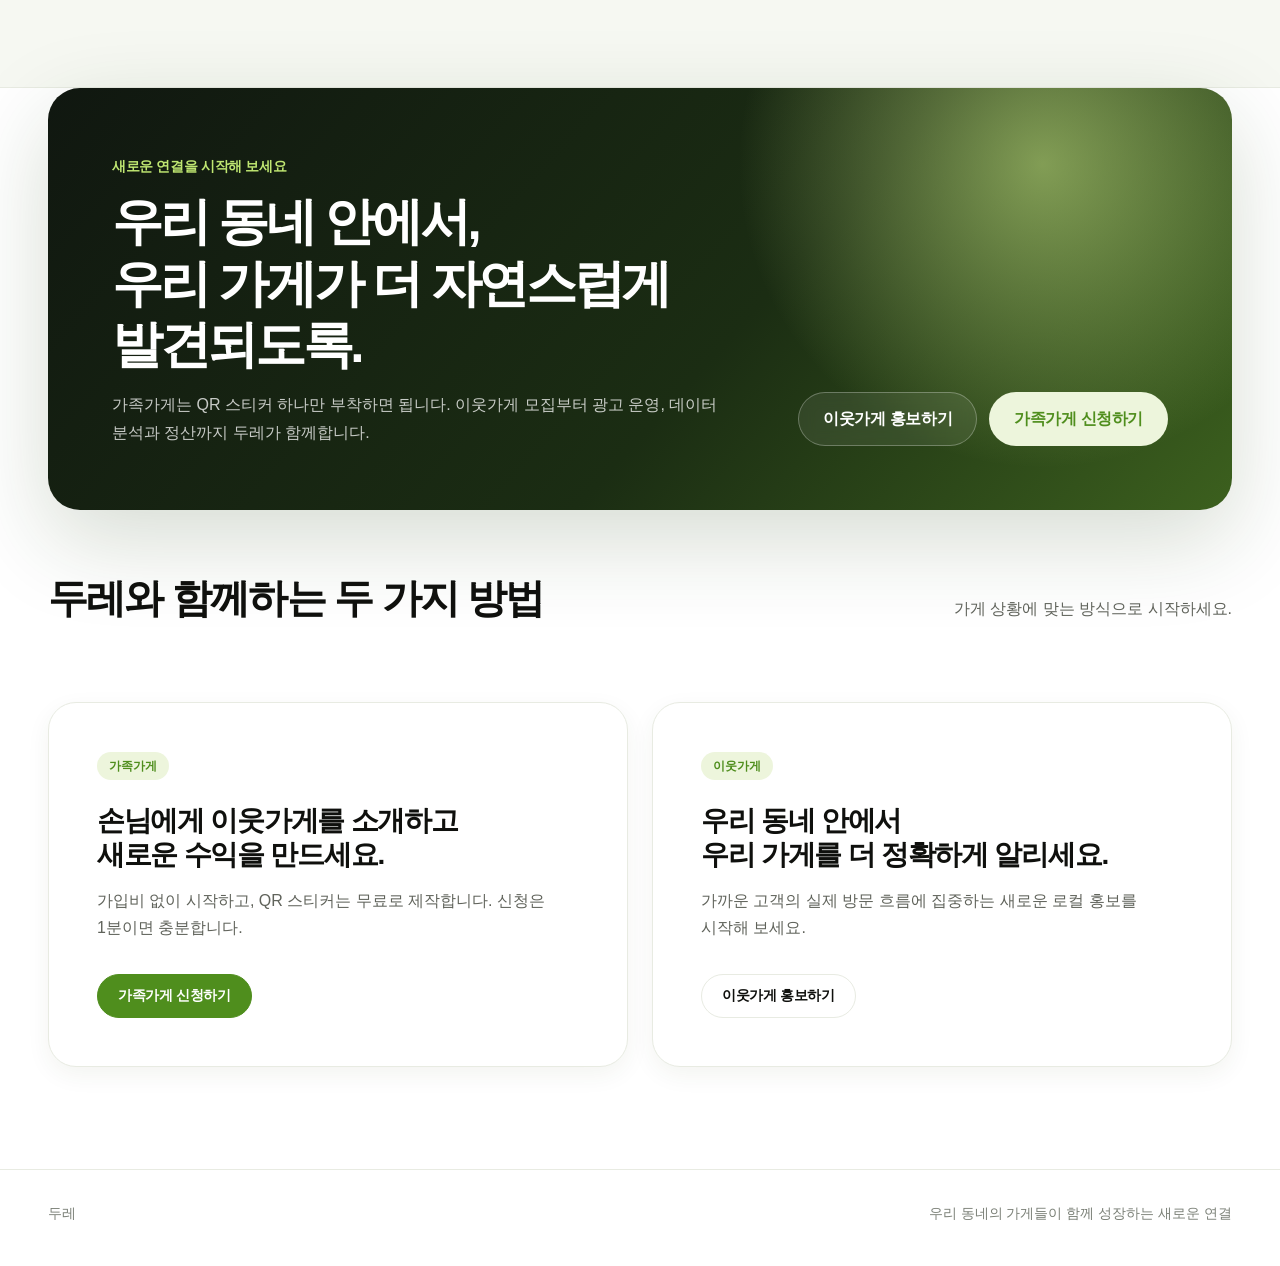
==== commit 4f52c1d3: "Add files via upload refactor: apply layout system to home page" ====
--- a/index.html
+++ b/index.html
@@ -7,38 +7,19 @@
 <meta content="#ffffff" name="theme-color"/>
 <meta content="두레 — 우리 동네의 손님을 연결하는 QR 기반 로컬 홍보 서비스" name="description"/>
 <title>두레 | 우리 동네의 손님을 연결하세요</title>
-
-<link href="./assets/css/tokens.css" rel="stylesheet"/><link href="./assets/css/base.css" rel="stylesheet"/><link href="./assets/css/components.css" rel="stylesheet"/><link href="./assets/css/pages/home.css" rel="stylesheet"/></head>
-<body>
+<link href="./assets/css/tokens.css" rel="stylesheet"/><link href="./assets/css/base.css" rel="stylesheet"/><link href="./assets/css/components.css" rel="stylesheet"/><link href="./assets/css/layout.css" rel="stylesheet"/><link href="./assets/css/pages/home.css" rel="stylesheet"/></head>
+<body class="page-home">
 <a class="skip-link" href="#content">본문으로 이동</a>
-<header class="header">
-<div class="header__inner">
-<a aria-label="두레 홈" class="brand" href="#top">
-<span aria-hidden="true" class="brand__mark"></span>
-<span>두레</span>
-</a>
-<nav aria-label="주요 메뉴" class="nav">
-<a href="#about">두레 소개</a>
-<a href="#family">가족가게</a>
-<a href="#neighbor">이웃가게</a>
-</nav>
-<div class="header__actions">
-<a class="button" href="./neighbor-store/" rel="noopener" target="_blank">이웃가게 홍보</a>
-<a class="button button--primary" href="./family-application/" rel="noopener" target="_blank">가족가게 신청</a>
-</div>
-</div>
-</header>
+<dure-header data-variant="home"></dure-header>
 <main id="content">
-<section class="frame intro" id="top">
-<div class="reveal">
-<span class="eyebrow">QR 기반 로컬 상호 홍보</span>
-<h1>우리 동네의 손님을,<br/>두레로 연결하세요.</h1>
-<p class="intro__lead">
+<section class="dure-section dure-section--hero home-hero" id="top"><div class="dure-container dure-hero"><div class="dure-hero__content reveal">
+<span class="dure-eyebrow">QR 기반 로컬 상호 홍보</span>
+<h1 class="dure-display home-hero__title">우리 동네의 손님을,<br/>두레로 연결하세요.</h1>
+<p class="dure-hero__lead">
           우리 동네 안의 손님과 더 쉽게 연결하고,<br/>
           실제로 방문 가능한 고객 흐름에 집중하세요.
         </p>
-</div>
-<aside aria-label="두레 서비스 핵심" class="intro__aside reveal">
+</div><aside aria-label="두레 서비스 핵심" class="dure-hero__aside home-hero__aside reveal">
 <p>
           기존 홍보와는 다른 새로운 방식.<br/>
           두레는 가게를 방문한 고객이 주변 이웃가게까지 자연스럽게 발견하도록 연결합니다.
@@ -53,110 +34,101 @@
 <dd>가까운 손님에게<br/>더 정확한 홍보</dd>
 </div>
 </dl>
-</aside>
-</section>
-<section class="visual-section" id="about">
-<div class="frame">
-<div class="section-heading reveal">
-<h2>두레 간단한 소개</h2>
-<p>테이블 위 QR 하나로 손님의 관심을 가까운 이웃가게 방문까지 연결합니다.</p>
+</aside></div></section>
+<section class="dure-section home-visual-section" id="about">
+<div class="dure-container">
+<div class="dure-section-head reveal"><div class="dure-section-head__copy"><h2 class="dure-heading-2">두레 간단한 소개</h2></div>
+
+<p class="dure-section-head__description">테이블 위 QR 하나로 손님의 관심을 가까운 이웃가게 방문까지 연결합니다.</p>
 </div>
-<figure class="visual reveal">
-<img alt="QR 스캔 후 근처 추천 가게 화면으로 이어지는 두레 이용 흐름" src="./assets/images/home-01-e616251981fa.png"/>
+<figure class="home-visual reveal">
+<img alt="QR 스캔 후 근처 추천 가게 화면으로 이어지는 두레 이용 흐름" decoding="async" fetchpriority="high" loading="eager" src="./assets/images/home-01-e616251981fa.png"/>
 <figcaption>우리 가게 홍보, 가까운 손님에게 더 정확하게</figcaption>
 </figure>
 </div>
 </section>
-<section class="visual-section visual-section--tinted" id="family">
-<div class="frame">
-<div class="section-heading reveal">
-<h2>두레로 새로운 수익을<br/>만들어 보세요.</h2>
-<p>우리 가게 손님에게 좋은 이웃가게를 소개하고, 소개를 새로운 수익으로 바꿉니다.</p>
+<section class="dure-section home-visual-section dure-section--soft dure-section--bordered" id="family">
+<div class="dure-container">
+<div class="dure-section-head reveal"><div class="dure-section-head__copy"><h2 class="dure-heading-2">두레로 새로운 수익을<br/>만들어 보세요.</h2></div>
+
+<p class="dure-section-head__description">우리 가게 손님에게 좋은 이웃가게를 소개하고, 소개를 새로운 수익으로 바꿉니다.</p>
 </div>
-<figure class="visual reveal">
-<img alt="두레 로컬 연결로 동네 상권에 새로운 흐름을 만드는 모습" src="./assets/images/home-02-acbbbaf85af4.png"/>
+<figure class="home-visual reveal">
+<img alt="두레 로컬 연결로 동네 상권에 새로운 흐름을 만드는 모습" decoding="async" loading="lazy" src="./assets/images/home-02-acbbbaf85af4.png"/>
 <figcaption>두레 로컬 연결로 동네 상권에 새로운 흐름을</figcaption>
 </figure>
 </div>
 </section>
-<section class="visual-section">
-<div class="frame">
-<figure class="visual reveal">
-<img alt="가족가게의 QR 스티커와 이웃가게 소개 흐름을 보여주는 안내" src="./assets/images/home-03-fef1800b656e.png"/>
+<section class="dure-section home-visual-section">
+<div class="dure-container">
+<figure class="home-visual reveal">
+<img alt="가족가게의 QR 스티커와 이웃가게 소개 흐름을 보여주는 안내" decoding="async" loading="lazy" src="./assets/images/home-03-fef1800b656e.png"/>
 <figcaption>우리 가게에 방문한 손님에게 우리 동네 이웃가게를 자연스럽게 소개</figcaption>
 </figure>
 </div>
 </section>
-<section class="visual-section visual-section--tinted">
-<div class="frame">
-<figure class="visual reveal">
-<img alt="광고 노출에 따라 적절한 광고비를 제안하는 두레 화면" src="./assets/images/home-04-d21d74943a61.png"/>
+<section class="dure-section home-visual-section dure-section--soft dure-section--bordered">
+<div class="dure-container">
+<figure class="home-visual reveal">
+<img alt="광고 노출에 따라 적절한 광고비를 제안하는 두레 화면" decoding="async" loading="lazy" src="./assets/images/home-04-d21d74943a61.png"/>
 <figcaption>노출이 많을수록 더 많은 수익을 만들 수 있는 두레</figcaption>
 </figure>
 </div>
 </section>
-<section class="visual-section" id="neighbor">
-<div class="frame">
-<div class="section-heading reveal">
-<h2>우리 가게 홍보도,<br/>비용보다 효과적으로.</h2>
-<p>우리 동네 안에서 실제 방문으로 이어질 가능성이 높은 고객에게 가게를 소개합니다.</p>
+<section class="dure-section home-visual-section" id="neighbor">
+<div class="dure-container">
+<div class="dure-section-head reveal"><div class="dure-section-head__copy"><h2 class="dure-heading-2">우리 가게 홍보도,<br/>비용보다 효과적으로.</h2></div>
+
+<p class="dure-section-head__description">우리 동네 안에서 실제 방문으로 이어질 가능성이 높은 고객에게 가게를 소개합니다.</p>
 </div>
-<figure class="visual reveal">
-<img alt="지역 베이커리 홍보 콘텐츠가 모바일 화면에 표시되는 모습" src="./assets/images/home-05-ea1204eeb32d.png"/>
+<figure class="home-visual reveal">
+<img alt="지역 베이커리 홍보 콘텐츠가 모바일 화면에 표시되는 모습" decoding="async" loading="lazy" src="./assets/images/home-05-ea1204eeb32d.png"/>
 <figcaption>합리적인 광고비로 우리 동네 손님의 실제 방문까지</figcaption>
 </figure>
 </div>
 </section>
-<section class="visual-section visual-section--tinted">
-<div class="frame">
-<figure class="visual reveal">
-<img alt="광고를 넘어 우리 동네가 함께 성장하는 두레의 새로운 연결" src="./assets/images/home-06-7b97a2087df8.png"/>
+<section class="dure-section home-visual-section dure-section--soft dure-section--bordered">
+<div class="dure-container">
+<figure class="home-visual reveal">
+<img alt="광고를 넘어 우리 동네가 함께 성장하는 두레의 새로운 연결" decoding="async" loading="lazy" src="./assets/images/home-06-7b97a2087df8.png"/>
 <figcaption>새로운 연결, 광고를 넘어 우리 동네가 함께 성장하도록</figcaption>
 </figure>
 </div>
 </section>
-<section aria-labelledby="cta-title" class="cta-band reveal">
+<section class="dure-section dure-section--compact home-cta-section"><div class="dure-container"><div aria-labelledby="cta-title" class="dure-cta reveal"><div>
+<span class="dure-cta__label">새로운 연결을 시작해 보세요</span>
+<h2 class="dure-cta__title" id="cta-title">우리 동네 안에서,<br/>우리 가게가 더 자연스럽게 발견되도록.</h2>
+<p class="dure-cta__description">가족가게는 QR 스티커 하나만 부착하면 됩니다. 이웃가게 모집부터 광고 운영, 데이터 분석과 정산까지 두레가 함께합니다.</p>
+</div><div class="dure-cta__actions">
+<a class="dure-button dure-button--secondary dure-button--lg" href="./neighbor-store/">이웃가게 홍보하기</a>
+<a class="dure-button dure-button--soft dure-button--lg" href="./family-application/">가족가게 신청하기</a>
+</div></div></div></section>
+<section aria-label="두레 시작하기" class="dure-section home-paths">
+
+
+<div class="dure-container dure-stack dure-stack--10"><div class="dure-section-head reveal"><div class="dure-section-head__copy"><h2 class="dure-heading-2">두레와 함께하는 두 가지 방법</h2></div>
+
+<p class="dure-section-head__description">가게 상황에 맞는 방식으로 시작하세요.</p>
+</div><div class="dure-grid dure-grid--2">
+<article class="dure-card dure-card--padded home-path-card reveal">
 <div>
-<div class="cta-band__label">새로운 연결을 시작해 보세요</div>
-<h2 id="cta-title">우리 동네 안에서,<br/>우리 가게가 더 자연스럽게 발견되도록.</h2>
-<p>가족가게는 QR 스티커 하나만 부착하면 됩니다. 이웃가게 모집부터 광고 운영, 데이터 분석과 정산까지 두레가 함께합니다.</p>
+<div class="dure-badge">가족가게</div>
+<h3 class="dure-heading-3 home-path-card__title">손님에게 이웃가게를 소개하고<br/>새로운 수익을 만드세요.</h3>
+<p class="dure-body">가입비 없이 시작하고, QR 스티커는 무료로 제작합니다. 신청은 1분이면 충분합니다.</p>
 </div>
-<div class="cta-band__buttons">
-<a class="button" href="./neighbor-store/" rel="noopener" target="_blank">이웃가게 홍보하기</a>
-<a class="button button--primary" href="./family-application/" rel="noopener" target="_blank">가족가게 신청하기</a>
+<a class="dure-button dure-button--primary" href="./family-application/">가족가게 신청하기</a>
+</article>
+<article class="dure-card dure-card--padded home-path-card reveal">
+<div>
+<div class="dure-badge">이웃가게</div>
+<h3 class="dure-heading-3 home-path-card__title">우리 동네 안에서<br/>우리 가게를 더 정확하게 알리세요.</h3>
+<p class="dure-body">가까운 고객의 실제 방문 흐름에 집중하는 새로운 로컬 홍보를 시작해 보세요.</p>
 </div>
-</section>
-<section aria-label="두레 시작하기" class="paths">
-<div class="section-heading reveal">
-<h2>두레와 함께하는 두 가지 방법</h2>
-<p>가게 상황에 맞는 방식으로 시작하세요.</p>
-</div>
-<div class="paths__grid">
-<article class="path-card reveal">
-<div>
-<div class="path-card__tag">가족가게</div>
-<h3>손님에게 이웃가게를 소개하고<br/>새로운 수익을 만드세요.</h3>
-<p>가입비 없이 시작하고, QR 스티커는 무료로 제작합니다. 신청은 1분이면 충분합니다.</p>
-</div>
-<a class="button button--primary" href="./family-application/" rel="noopener" target="_blank">가족가게 신청하기</a>
+<a class="dure-button dure-button--secondary" href="./neighbor-store/">이웃가게 홍보하기</a>
 </article>
-<article class="path-card reveal">
-<div>
-<div class="path-card__tag">이웃가게</div>
-<h3>우리 동네 안에서<br/>우리 가게를 더 정확하게 알리세요.</h3>
-<p>가까운 고객의 실제 방문 흐름에 집중하는 새로운 로컬 홍보를 시작해 보세요.</p>
-</div>
-<a class="button" href="./neighbor-store/" rel="noopener" target="_blank">이웃가게 홍보하기</a>
-</article>
-</div>
-</section>
+</div></div></section>
 </main>
-<footer class="footer">
-<div class="footer__inner">
-<div class="footer__brand">두레</div>
-<div>우리 동네의 가게들이 함께 성장하는 새로운 연결</div>
-</div>
-</footer>
+<dure-footer data-variant="default"></dure-footer>
 <script>
     (() => {
       const targets = document.querySelectorAll('.reveal');
@@ -175,5 +147,5 @@
       targets.forEach(el => observer.observe(el));
     })();
   </script>
-<script defer="True" src="./assets/js/common.js"></script></body>
+<script defer="True" src="./assets/js/components.js"></script><script defer="True" src="./assets/js/common.js"></script></body>
 </html>
--- a/assets/css/components.css
+++ b/assets/css/components.css
@@ -185,3 +185,59 @@
   .dure-grid--2 { grid-template-columns: 1fr; }
   .dure-button--mobile-full { width: 100%; }
 }
+
+
+/* Shared Header & Footer custom elements */
+dure-header,
+dure-footer {
+  display: block;
+}
+
+.header__actions {
+  display: flex;
+  align-items: center;
+  gap: var(--space-2);
+}
+
+@media (max-width: 860px) {
+  .header .nav {
+    display: none;
+  }
+}
+
+@media (max-width: 560px) {
+  .header__inner {
+    gap: var(--space-3);
+  }
+
+  .header__actions .button:not(.button--primary) {
+    display: none;
+  }
+
+  .header__actions .button {
+    min-height: 40px;
+    padding-inline: var(--space-4);
+  }
+}
+
+.dure-site-footer {
+  padding-block: var(--space-8) var(--space-10);
+  border-top: 1px solid var(--color-border);
+  background: var(--color-surface);
+}
+
+.dure-site-footer__inner {
+  display: flex;
+  align-items: center;
+  justify-content: space-between;
+  gap: var(--space-5);
+  color: var(--color-text-muted);
+  font-size: var(--text-sm);
+}
+
+@media (max-width: 560px) {
+  .dure-site-footer__inner {
+    flex-direction: column;
+    align-items: flex-start;
+  }
+}
--- a/assets/css/layout.css
+++ b/assets/css/layout.css
@@ -0,0 +1,344 @@
+/* DURE Layout Component System v1.0 */
+
+/* Container */
+.dure-container {
+  width: min(calc(100% - (var(--page-gutter) * 2)), var(--container-xl));
+  margin-inline: auto;
+}
+
+.dure-container--sm { max-width: var(--container-sm); }
+.dure-container--md { max-width: var(--container-md); }
+.dure-container--lg { max-width: var(--container-lg); }
+.dure-container--full { max-width: none; }
+
+/* Section */
+.dure-section {
+  position: relative;
+  padding-block: clamp(var(--space-16), 8vw, var(--space-32));
+}
+
+.dure-section--compact {
+  padding-block: clamp(var(--space-10), 5vw, var(--space-20));
+}
+
+.dure-section--hero {
+  padding-block: clamp(var(--space-20), 11vw, 9rem);
+}
+
+.dure-section--soft {
+  background: var(--color-surface-soft);
+}
+
+.dure-section--dark {
+  color: #fff;
+  background:
+    radial-gradient(circle at 82% 12%, rgba(197, 236, 116, .22), transparent 20rem),
+    linear-gradient(135deg, #111811 0%, #1a2a14 58%, #35541d 100%);
+}
+
+.dure-section--bordered {
+  border-top: 1px solid var(--color-border);
+  border-bottom: 1px solid var(--color-border);
+}
+
+/* Stack */
+.dure-stack {
+  display: flex;
+  flex-direction: column;
+}
+
+.dure-stack--1 { gap: var(--space-1); }
+.dure-stack--2 { gap: var(--space-2); }
+.dure-stack--3 { gap: var(--space-3); }
+.dure-stack--4 { gap: var(--space-4); }
+.dure-stack--5 { gap: var(--space-5); }
+.dure-stack--6 { gap: var(--space-6); }
+.dure-stack--8 { gap: var(--space-8); }
+.dure-stack--10 { gap: var(--space-10); }
+.dure-stack--12 { gap: var(--space-12); }
+.dure-stack--16 { gap: var(--space-16); }
+
+/* Inline */
+.dure-inline {
+  display: flex;
+  align-items: center;
+  flex-wrap: wrap;
+}
+
+.dure-inline--start { justify-content: flex-start; }
+.dure-inline--center { justify-content: center; }
+.dure-inline--between { justify-content: space-between; }
+.dure-inline--end { justify-content: flex-end; }
+
+.dure-inline--2 { gap: var(--space-2); }
+.dure-inline--3 { gap: var(--space-3); }
+.dure-inline--4 { gap: var(--space-4); }
+.dure-inline--6 { gap: var(--space-6); }
+
+/* Grid */
+.dure-grid {
+  display: grid;
+  gap: var(--space-6);
+}
+
+.dure-grid--2 { grid-template-columns: repeat(2, minmax(0, 1fr)); }
+.dure-grid--3 { grid-template-columns: repeat(3, minmax(0, 1fr)); }
+.dure-grid--4 { grid-template-columns: repeat(4, minmax(0, 1fr)); }
+
+.dure-grid--auto-sm {
+  grid-template-columns: repeat(auto-fit, minmax(min(100%, 220px), 1fr));
+}
+
+.dure-grid--auto-md {
+  grid-template-columns: repeat(auto-fit, minmax(min(100%, 280px), 1fr));
+}
+
+.dure-grid--auto-lg {
+  grid-template-columns: repeat(auto-fit, minmax(min(100%, 360px), 1fr));
+}
+
+/* Split Layout */
+.dure-split {
+  display: grid;
+  grid-template-columns: minmax(0, 1fr) minmax(320px, .72fr);
+  gap: clamp(var(--space-8), 7vw, var(--space-24));
+  align-items: center;
+}
+
+.dure-split--reverse {
+  grid-template-columns: minmax(320px, .72fr) minmax(0, 1fr);
+}
+
+.dure-split--top {
+  align-items: start;
+}
+
+.dure-split--wide {
+  grid-template-columns: minmax(0, 1.2fr) minmax(320px, .8fr);
+}
+
+/* Hero */
+.dure-hero {
+  display: grid;
+  grid-template-columns: minmax(0, 1fr) minmax(320px, .72fr);
+  gap: clamp(var(--space-10), 8vw, var(--space-24));
+  align-items: end;
+}
+
+.dure-hero--centered {
+  display: block;
+  max-width: 900px;
+  margin-inline: auto;
+  text-align: center;
+}
+
+.dure-hero__content {
+  min-width: 0;
+}
+
+.dure-hero__lead {
+  max-width: 640px;
+  margin-top: var(--space-6);
+  color: var(--color-text-secondary);
+  font-size: var(--text-lg);
+  line-height: var(--leading-body);
+  letter-spacing: var(--tracking-body);
+}
+
+.dure-hero--centered .dure-hero__lead {
+  margin-inline: auto;
+}
+
+.dure-hero__actions {
+  display: flex;
+  flex-wrap: wrap;
+  gap: var(--space-3);
+  margin-top: var(--space-8);
+}
+
+.dure-hero--centered .dure-hero__actions {
+  justify-content: center;
+}
+
+.dure-hero__aside {
+  padding: clamp(var(--space-6), 3vw, var(--space-10));
+  border: 1px solid var(--color-border);
+  border-radius: var(--radius-lg);
+  background: rgba(255,255,255,.88);
+  box-shadow: var(--shadow-md);
+}
+
+/* Section Heading */
+.dure-section-head {
+  display: flex;
+  align-items: end;
+  justify-content: space-between;
+  gap: var(--space-8);
+  margin-bottom: clamp(var(--space-6), 4vw, var(--space-10));
+}
+
+.dure-section-head__copy {
+  max-width: 720px;
+}
+
+.dure-section-head__description {
+  max-width: 430px;
+  margin: 0;
+  color: var(--color-text-secondary);
+  font-size: var(--text-md);
+  line-height: var(--leading-body);
+}
+
+/* CTA */
+.dure-cta {
+  display: grid;
+  grid-template-columns: minmax(0, 1fr) auto;
+  gap: var(--space-8);
+  align-items: end;
+  padding: clamp(var(--space-8), 5vw, var(--space-16));
+  border-radius: var(--radius-xl);
+  background:
+    radial-gradient(circle at 84% 18%, rgba(208,239,137,.55), transparent 19rem),
+    linear-gradient(132deg, #101710 0%, #1b2d13 58%, #3c601e 100%);
+  color: #fff;
+  box-shadow: var(--shadow-xl);
+}
+
+.dure-cta--light {
+  color: var(--color-text);
+  border: 1px solid var(--color-border);
+  background: var(--color-surface);
+  box-shadow: var(--shadow-md);
+}
+
+.dure-cta__label {
+  color: #bfe671;
+  font-size: var(--text-sm);
+  font-weight: var(--weight-extrabold);
+  letter-spacing: var(--tracking-body);
+}
+
+.dure-cta--light .dure-cta__label {
+  color: var(--color-primary);
+}
+
+.dure-cta__title {
+  margin: var(--space-3) 0 0;
+  max-width: 720px;
+  font-size: clamp(2rem, 4vw, 3.3rem);
+  line-height: var(--leading-heading);
+  letter-spacing: var(--tracking-tight);
+}
+
+.dure-cta__description {
+  max-width: 640px;
+  margin: var(--space-4) 0 0;
+  color: rgba(255,255,255,.76);
+}
+
+.dure-cta--light .dure-cta__description {
+  color: var(--color-text-secondary);
+}
+
+.dure-cta__actions {
+  display: flex;
+  flex-wrap: wrap;
+  gap: var(--space-3);
+}
+
+/* Media Frame */
+.dure-media {
+  overflow: hidden;
+  border: 1px solid var(--color-border);
+  border-radius: var(--radius-lg);
+  background: var(--color-surface);
+  box-shadow: var(--shadow-md);
+}
+
+.dure-media img,
+.dure-media video {
+  width: 100%;
+  height: 100%;
+  object-fit: cover;
+}
+
+/* Surface */
+.dure-surface {
+  padding: clamp(var(--space-6), 4vw, var(--space-12));
+  border: 1px solid var(--color-border);
+  border-radius: var(--radius-lg);
+  background: var(--color-surface);
+  box-shadow: var(--shadow-sm);
+}
+
+.dure-surface--soft {
+  background: var(--color-surface-soft);
+  box-shadow: none;
+}
+
+.dure-surface--dark {
+  color: #fff;
+  border-color: transparent;
+  background: var(--color-dark-surface);
+  box-shadow: var(--shadow-lg);
+}
+
+/* Divider / Spacer */
+.dure-divider {
+  width: 100%;
+  height: 1px;
+  border: 0;
+  background: var(--color-border);
+}
+
+.dure-spacer--4 { height: var(--space-4); }
+.dure-spacer--8 { height: var(--space-8); }
+.dure-spacer--12 { height: var(--space-12); }
+.dure-spacer--16 { height: var(--space-16); }
+
+/* Responsive */
+@media (max-width: 960px) {
+  .dure-grid--4 { grid-template-columns: repeat(2, minmax(0, 1fr)); }
+
+  .dure-split,
+  .dure-split--reverse,
+  .dure-split--wide,
+  .dure-hero {
+    grid-template-columns: 1fr;
+  }
+
+  .dure-split--reverse > :first-child {
+    order: 2;
+  }
+
+  .dure-cta {
+    grid-template-columns: 1fr;
+    align-items: start;
+  }
+}
+
+@media (max-width: 720px) {
+  .dure-grid--2,
+  .dure-grid--3,
+  .dure-grid--4 {
+    grid-template-columns: 1fr;
+  }
+
+  .dure-section-head {
+    display: block;
+  }
+
+  .dure-section-head__description {
+    margin-top: var(--space-4);
+  }
+
+  .dure-hero__actions,
+  .dure-cta__actions {
+    width: 100%;
+  }
+
+  .dure-hero__actions .dure-button,
+  .dure-cta__actions .dure-button {
+    flex: 1 1 auto;
+  }
+}
--- a/assets/css/pages/home.css
+++ b/assets/css/pages/home.css
@@ -1,473 +1,192 @@
-:root {
-      --ink: #0f100d;
-      --muted: #60635b;
-      --line: #e8ebe2;
-      --paper: #ffffff;
-      --wash: #f6f8f2;
-      --green: #79b90f;
-      --green-deep: #4c9000;
-      --radius: 22px;
-      --content: 1320px;
-    }
+/* Home page — page-specific styles only */
+.page-home {
+  background:
+    radial-gradient(circle at 10% -8%, rgba(180, 221, 109, .14), transparent 28rem),
+    radial-gradient(circle at 94% 24%, rgba(211, 235, 170, .13), transparent 27rem),
+    var(--color-surface);
+}
 
-    * { box-sizing: border-box; }
-    html { scroll-behavior: smooth; }
-    body {
-      margin: 0;
-      color: var(--ink);
-      background:
-        radial-gradient(circle at 10% -8%, rgba(180, 221, 109, .14), transparent 28rem),
-        radial-gradient(circle at 94% 24%, rgba(211, 235, 170, .13), transparent 27rem),
-        var(--paper);
-      font-family: Pretendard, -apple-system, BlinkMacSystemFont, "Apple SD Gothic Neo", "Noto Sans KR", "Malgun Gothic", Arial, sans-serif;
-      word-break: keep-all;
-      -webkit-font-smoothing: antialiased;
-      text-rendering: optimizeLegibility;
-    }
+.page-home main {
+  overflow: hidden;
+}
 
-    a { color: inherit; text-decoration: none; }
+.skip-link {
+  position: fixed;
+  left: var(--space-4);
+  top: -5rem;
+  z-index: 60;
+  padding: .7rem .9rem;
+  border-radius: var(--radius-sm);
+  color: #fff;
+  background: var(--color-text);
+  transition: top var(--duration-normal) var(--ease-standard);
+}
 
-    .skip-link {
-      position: fixed; left: 1rem; top: -5rem; z-index: 20;
-      padding: .7rem .9rem; border-radius: .75rem; background: var(--ink); color: #fff;
-      transition: top .2s ease;
-    }
-    .skip-link:focus { top: 1rem; }
+.skip-link:focus {
+  top: var(--space-4);
+}
 
-    .header {
-      position: sticky;
-      top: 0;
-      z-index: 10;
-      border-bottom: 1px solid rgba(232,235,226,.9);
-      background: rgba(255,255,255,.88);
-      backdrop-filter: blur(18px);
-      -webkit-backdrop-filter: blur(18px);
-    }
+.home-hero .dure-hero {
+  grid-template-columns: minmax(0, .93fr) minmax(330px, .63fr);
+  align-items: end;
+}
 
-    .header__inner {
-      width: min(calc(100% - 48px), var(--content));
-      min-height: 74px;
-      margin: 0 auto;
-      display: flex;
-      align-items: center;
-      justify-content: space-between;
-      gap: 28px;
-    }
+.home-hero__title {
+  max-width: 780px;
+}
 
-    .brand {
-      display: inline-flex;
-      align-items: center;
-      gap: 10px;
-      font-weight: 800;
-      letter-spacing: -0.05em;
-      font-size: 23px;
-      line-height: 1;
-      white-space: nowrap;
-    }
-    .brand__mark {
-      width: 22px; height: 22px; position: relative; display: inline-block;
-      border: 3px solid var(--ink); border-left-color: transparent;
-      border-radius: 999px;
-      transform: rotate(-42deg);
-    }
-    .brand__mark::after {
-      content: "";
-      position: absolute;
-      left: -5px; bottom: 1px;
-      width: 7px; height: 7px;
-      border-radius: 50%;
-      background: var(--green);
-    }
+.home-hero__aside {
+  background: rgba(255,255,255,.85);
+}
 
-    .nav {
-      display: flex;
-      align-items: center;
-      gap: 24px;
-      font-size: 14px;
-      color: #54574f;
-      font-weight: 650;
-    }
-    .nav a {
-      padding: 8px 0;
-      transition: color .2s ease;
-    }
-    .nav a:hover { color: var(--ink); }
+.home-hero__aside p {
+  margin: 0;
+  color: var(--color-text-secondary);
+  font-size: 0.9375rem;
+  line-height: 1.65;
+  letter-spacing: var(--tracking-body);
+}
 
-    .header__actions {
-      display: flex;
-      align-items: center;
-      gap: 9px;
-    }
+.home-hero__aside dl {
+  display: grid;
+  grid-template-columns: 1fr 1fr;
+  gap: var(--space-5);
+  margin: var(--space-8) 0 0;
+  padding-top: var(--space-5);
+  border-top: 1px solid var(--color-border);
+}
 
-    .button {
-      display: inline-flex;
-      min-height: 42px;
-      padding: 0 16px;
-      align-items: center;
-      justify-content: center;
-      border: 1px solid var(--line);
-      border-radius: 999px;
-      background: #fff;
-      color: var(--ink);
-      font-weight: 750;
-      font-size: 13px;
-      transition: transform .18s ease, border-color .18s ease, box-shadow .18s ease, background .18s ease;
-      white-space: nowrap;
-    }
-    .button:hover {
-      transform: translateY(-2px);
-      border-color: #ccd5bd;
-      box-shadow: 0 10px 24px rgba(23,47,6,.10);
-    }
-    .button--primary {
-      border-color: var(--green-deep);
-      background: var(--green-deep);
-      color: white;
-    }
-    .button--primary:hover { background: #3f7c00; }
+.home-hero__aside dt {
+  color: var(--color-primary);
+  font-size: var(--text-sm);
+  font-weight: var(--weight-extrabold);
+}
 
-    main { overflow: hidden; }
-    .frame {
-      width: min(calc(100% - 48px), var(--content));
-      margin: 0 auto;
-    }
+.home-hero__aside dd {
+  margin: var(--space-2) 0 0;
+  font-size: 0.9375rem;
+  font-weight: var(--weight-bold);
+  line-height: 1.35;
+  letter-spacing: var(--tracking-heading);
+}
 
-    .intro {
-      padding: clamp(72px, 10vw, 132px) 0 clamp(56px, 8vw, 105px);
-      display: grid;
-      grid-template-columns: minmax(0, .93fr) minmax(330px, .63fr);
-      gap: clamp(46px, 8vw, 128px);
-      align-items: end;
-    }
-    .eyebrow {
-      display: inline-flex;
-      gap: 9px;
-      align-items: center;
-      color: var(--green-deep);
-      font-size: 14px;
-      font-weight: 800;
-      letter-spacing: -0.02em;
-    }
-    .eyebrow::before {
-      content: "";
-      width: 8px; height: 8px; flex: 0 0 8px;
-      border-radius: 50%;
-      background: var(--green);
-      box-shadow: 0 0 0 7px rgba(121,185,15,.11);
-    }
-    h1 {
-      margin: 19px 0 0;
-      max-width: 780px;
-      font-size: clamp(43px, 5.5vw, 84px);
-      line-height: 1.09;
-      letter-spacing: -0.072em;
-      font-weight: 820;
-    }
-    .intro__lead {
-      margin: 26px 0 0;
-      max-width: 610px;
-      font-size: clamp(17px, 1.55vw, 22px);
-      color: #484b45;
-      line-height: 1.72;
-      letter-spacing: -0.038em;
-    }
-    .intro__aside {
-      padding: clamp(24px, 3vw, 38px);
-      border: 1px solid var(--line);
-      border-radius: var(--radius);
-      background: rgba(255,255,255,.85);
-      box-shadow: 0 22px 70px rgba(45,72,17,.08);
-    }
-    .intro__aside p {
-      margin: 0;
-      color: #5d6158;
-      line-height: 1.65;
-      font-size: 15px;
-      letter-spacing: -0.03em;
-    }
-    .intro__aside dl {
-      margin: 28px 0 0;
-      padding-top: 21px;
-      border-top: 1px solid var(--line);
-      display: grid;
-      grid-template-columns: 1fr 1fr;
-      gap: 18px;
-    }
-    .intro__aside dt {
-      margin: 0;
-      color: var(--green-deep);
-      font-size: 13px;
-      font-weight: 800;
-      letter-spacing: -0.03em;
-    }
-    .intro__aside dd {
-      margin: 7px 0 0;
-      font-weight: 770;
-      font-size: 15px;
-      letter-spacing: -0.04em;
-      line-height: 1.35;
-    }
+.home-visual-section {
+  padding-top: 0;
+}
 
-    .visual-section { padding: 0 0 clamp(78px, 11vw, 148px); }
-    .visual-section--tinted {
-      position: relative;
-      padding: clamp(68px, 8vw, 118px) 0;
-      background: linear-gradient(180deg, rgba(246,248,242,.78), rgba(255,255,255,0));
-    }
-    .visual-section--tinted::before {
-      content: "";
-      position: absolute; inset: 0;
-      border-top: 1px solid rgba(232,235,226,.8);
-      pointer-events: none;
-    }
-    .section-heading {
-      display: flex;
-      align-items: flex-end;
-      justify-content: space-between;
-      gap: 24px;
-      margin: 0 0 clamp(22px, 3vw, 34px);
-    }
-    .section-heading h2 {
-      margin: 0;
-      font-size: clamp(25px, 3vw, 38px);
-      line-height: 1.22;
-      letter-spacing: -0.06em;
-    }
-    .section-heading p {
-      max-width: 410px;
-      margin: 0;
-      color: var(--muted);
-      font-size: 15px;
-      line-height: 1.62;
-      letter-spacing: -0.03em;
-    }
+.home-visual-section.dure-section--soft {
+  padding-top: clamp(var(--space-16), 8vw, var(--space-24));
+}
 
-    .visual {
-      margin: 0;
-      background: var(--paper);
-      overflow: visible;
-    }
-    .visual img {
-      display: block;
-      width: 100%;
-      height: auto;
-      max-width: 100%;
-      /* 원본 캔버스·타이포그래피·형태를 그대로 사용합니다. */
-    }
-    .visual figcaption {
-      position: absolute;
-      width: 1px; height: 1px;
-      padding: 0; margin: -1px; overflow: hidden;
-      clip: rect(0,0,0,0); white-space: nowrap; border: 0;
-    }
+.home-visual {
+  position: relative;
+  margin: 0;
+}
 
-    .cta-band {
-      width: min(calc(100% - 48px), var(--content));
-      margin: clamp(0px, 1vw, 16px) auto clamp(88px, 11vw, 150px);
-      padding: clamp(30px, 5vw, 62px);
-      border-radius: calc(var(--radius) + 8px);
-      background:
-        radial-gradient(circle at 84% 18%, rgba(208,239,137,.6), transparent 19rem),
-        linear-gradient(132deg, #101710 0%, #1b2d13 58%, #3c601e 100%);
-      color: white;
-      display: grid;
-      grid-template-columns: minmax(0, 1fr) auto;
-      align-items: end;
-      gap: 30px;
-      box-shadow: 0 24px 70px rgba(29, 62, 10, .20);
-    }
-    .cta-band__label {
-      color: #bfe671;
-      font-weight: 800;
-      font-size: 14px;
-      letter-spacing: -0.03em;
-    }
-    .cta-band h2 {
-      margin: 12px 0 0;
-      max-width: 670px;
-      font-size: clamp(30px, 4vw, 53px);
-      letter-spacing: -0.067em;
-      line-height: 1.16;
-    }
-    .cta-band p {
-      margin: 18px 0 0;
-      max-width: 620px;
-      color: rgba(255,255,255,.78);
-      line-height: 1.65;
-      letter-spacing: -0.035em;
-    }
-    .cta-band__buttons {
-      display: flex;
-      gap: 10px;
-      align-items: center;
-    }
-    .cta-band .button {
-      border-color: rgba(255,255,255,.27);
-      background: rgba(255,255,255,.08);
-      color: #fff;
-      backdrop-filter: blur(8px);
-    }
-    .cta-band .button:hover {
-      background: #fff;
-      color: #17300d;
-      border-color: #fff;
-    }
-    .cta-band .button--primary {
-      background: #c5ec74;
-      border-color: #c5ec74;
-      color: #153008;
-    }
+.home-visual img {
+  width: 100%;
+  height: auto;
+}
 
-    .paths {
-      width: min(calc(100% - 48px), var(--content));
-      margin: 0 auto clamp(88px, 11vw, 150px);
-    }
-    .paths__grid {
-      display: grid;
-      grid-template-columns: 1fr 1fr;
-      gap: 18px;
-    }
-    .path-card {
-      min-height: 260px;
-      padding: clamp(25px, 3vw, 38px);
-      border: 1px solid var(--line);
-      border-radius: var(--radius);
-      display: flex;
-      flex-direction: column;
-      align-items: flex-start;
-      justify-content: space-between;
-      background: rgba(255,255,255,.86);
-      transition: transform .18s ease, box-shadow .18s ease, border-color .18s ease;
-    }
-    .path-card:hover {
-      transform: translateY(-4px);
-      border-color: #cbd8b6;
-      box-shadow: 0 18px 46px rgba(35,65,13,.10);
-    }
-    .path-card__tag {
-      display: inline-flex;
-      align-items: center;
-      gap: 7px;
-      color: var(--green-deep);
-      font-size: 13px;
-      font-weight: 800;
-    }
-    .path-card__tag::before {
-      content:"";
-      width: 9px; height: 9px;
-      border-radius: 3px;
-      background: var(--green);
-    }
-    .path-card h3 {
-      margin: 26px 0 0;
-      font-size: clamp(25px, 2.7vw, 36px);
-      line-height: 1.18;
-      letter-spacing: -0.06em;
-    }
-    .path-card p {
-      margin: 14px 0 0;
-      max-width: 460px;
-      color: #5c6058;
-      line-height: 1.6;
-      letter-spacing: -0.035em;
-      font-size: 15px;
-    }
-    .path-card .button {
-      margin-top: 31px;
-    }
+.home-visual figcaption {
+  position: absolute;
+  width: 1px;
+  height: 1px;
+  padding: 0;
+  margin: -1px;
+  overflow: hidden;
+  clip: rect(0,0,0,0);
+  white-space: nowrap;
+  border: 0;
+}
 
-    .footer {
-      padding: 34px 0 44px;
-      border-top: 1px solid var(--line);
-      background: #fff;
-    }
-    .footer__inner {
-      width: min(calc(100% - 48px), var(--content));
-      margin: 0 auto;
-      display: flex;
-      align-items: center;
-      justify-content: space-between;
-      gap: 20px;
-      color: #777b73;
-      font-size: 13px;
-    }
-    .footer__brand {
-      color: var(--ink);
-      font-size: 15px;
-      font-weight: 800;
-      letter-spacing: -0.04em;
-    }
+.home-cta-section {
+  padding-top: 0;
+}
 
-    .reveal {
-      opacity: 0;
-      transform: translateY(20px);
-      transition: opacity .7s cubic-bezier(.2,.65,.2,1), transform .7s cubic-bezier(.2,.65,.2,1);
-    }
-    .reveal.is-visible {
-      opacity: 1;
-      transform: none;
-    }
+.home-cta-section .dure-button--secondary {
+  color: #fff;
+  border-color: rgba(255,255,255,.28);
+  background: rgba(255,255,255,.08);
+  backdrop-filter: blur(8px);
+}
 
-    @media (prefers-reduced-motion: reduce) {
-      html { scroll-behavior: auto; }
-      *, *::before, *::after {
-        animation-duration: .001ms !important;
-        animation-iteration-count: 1 !important;
-        scroll-behavior: auto !important;
-        transition-duration: .001ms !important;
-      }
-      .reveal { opacity: 1; transform: none; }
-    }
+.home-cta-section .dure-button--secondary:hover {
+  color: var(--dure-green-900);
+  border-color: #fff;
+  background: #fff;
+}
 
-    @media (max-width: 880px) {
-      .header__inner, .frame, .cta-band, .paths, .footer__inner {
-        width: min(calc(100% - 32px), var(--content));
-      }
-      .header__inner { min-height: 66px; }
-      .nav { display: none; }
-      .header__actions .button:first-child { display: none; }
-      .intro {
-        grid-template-columns: 1fr;
-        gap: 28px;
-      }
-      .intro__aside { max-width: 600px; }
-      .section-heading {
-        align-items: flex-start;
-        flex-direction: column;
-      }
-      .section-heading p { max-width: 590px; }
-      .cta-band {
-        grid-template-columns: 1fr;
-        align-items: start;
-      }
-      .paths__grid { grid-template-columns: 1fr; }
-    }
+.home-paths {
+  padding-top: 0;
+}
 
-    @media (max-width: 560px) {
-      .header__inner, .frame, .cta-band, .paths, .footer__inner {
-        width: min(calc(100% - 24px), var(--content));
-      }
-      .brand { font-size: 21px; }
-      .brand__mark { width: 20px; height: 20px; }
-      .header__actions .button {
-        min-height: 38px;
-        padding: 0 12px;
-        font-size: 12px;
-      }
-      .intro { padding-top: 58px; }
-      .intro__aside dl { grid-template-columns: 1fr; gap: 15px; }
-      .visual-section { padding-bottom: 76px; }
-      .visual-section--tinted { padding: 66px 0; }
-      .cta-band { margin-bottom: 78px; }
-      .cta-band__buttons {
-        flex-wrap: wrap;
-        width: 100%;
-      }
-      .cta-band__buttons .button {
-        flex: 1 1 160px;
-      }
-      .footer__inner {
-        flex-direction: column;
-        align-items: flex-start;
-      }
-    }
+.home-path-card {
+  min-height: 260px;
+  display: flex;
+  flex-direction: column;
+  align-items: flex-start;
+  transition:
+    transform var(--duration-fast) var(--ease-standard),
+    box-shadow var(--duration-fast) var(--ease-standard),
+    border-color var(--duration-fast) var(--ease-standard);
+}
+
+.home-path-card:hover {
+  transform: translateY(-4px);
+  border-color: var(--dure-green-300);
+  box-shadow: var(--shadow-md);
+}
+
+.home-path-card > div:first-child {
+  flex: 1;
+}
+
+.home-path-card__title {
+  margin-top: var(--space-6);
+}
+
+.home-path-card .dure-body {
+  max-width: 460px;
+  margin: var(--space-4) 0 0;
+}
+
+.home-path-card .dure-button {
+  margin-top: var(--space-8);
+}
+
+.reveal {
+  opacity: 0;
+  transform: translateY(20px);
+  transition:
+    opacity .7s cubic-bezier(.2,.65,.2,1),
+    transform .7s cubic-bezier(.2,.65,.2,1);
+}
+
+.reveal.is-visible {
+  opacity: 1;
+  transform: none;
+}
+
+@media (max-width: 960px) {
+  .home-hero .dure-hero {
+    grid-template-columns: 1fr;
+  }
+
+  .home-hero__aside {
+    max-width: 600px;
+  }
+}
+
+@media (max-width: 720px) {
+  .home-hero__aside dl {
+    grid-template-columns: 1fr;
+  }
+}
+
+@media (prefers-reduced-motion: reduce) {
+  .reveal {
+    opacity: 1;
+    transform: none;
+  }
+}
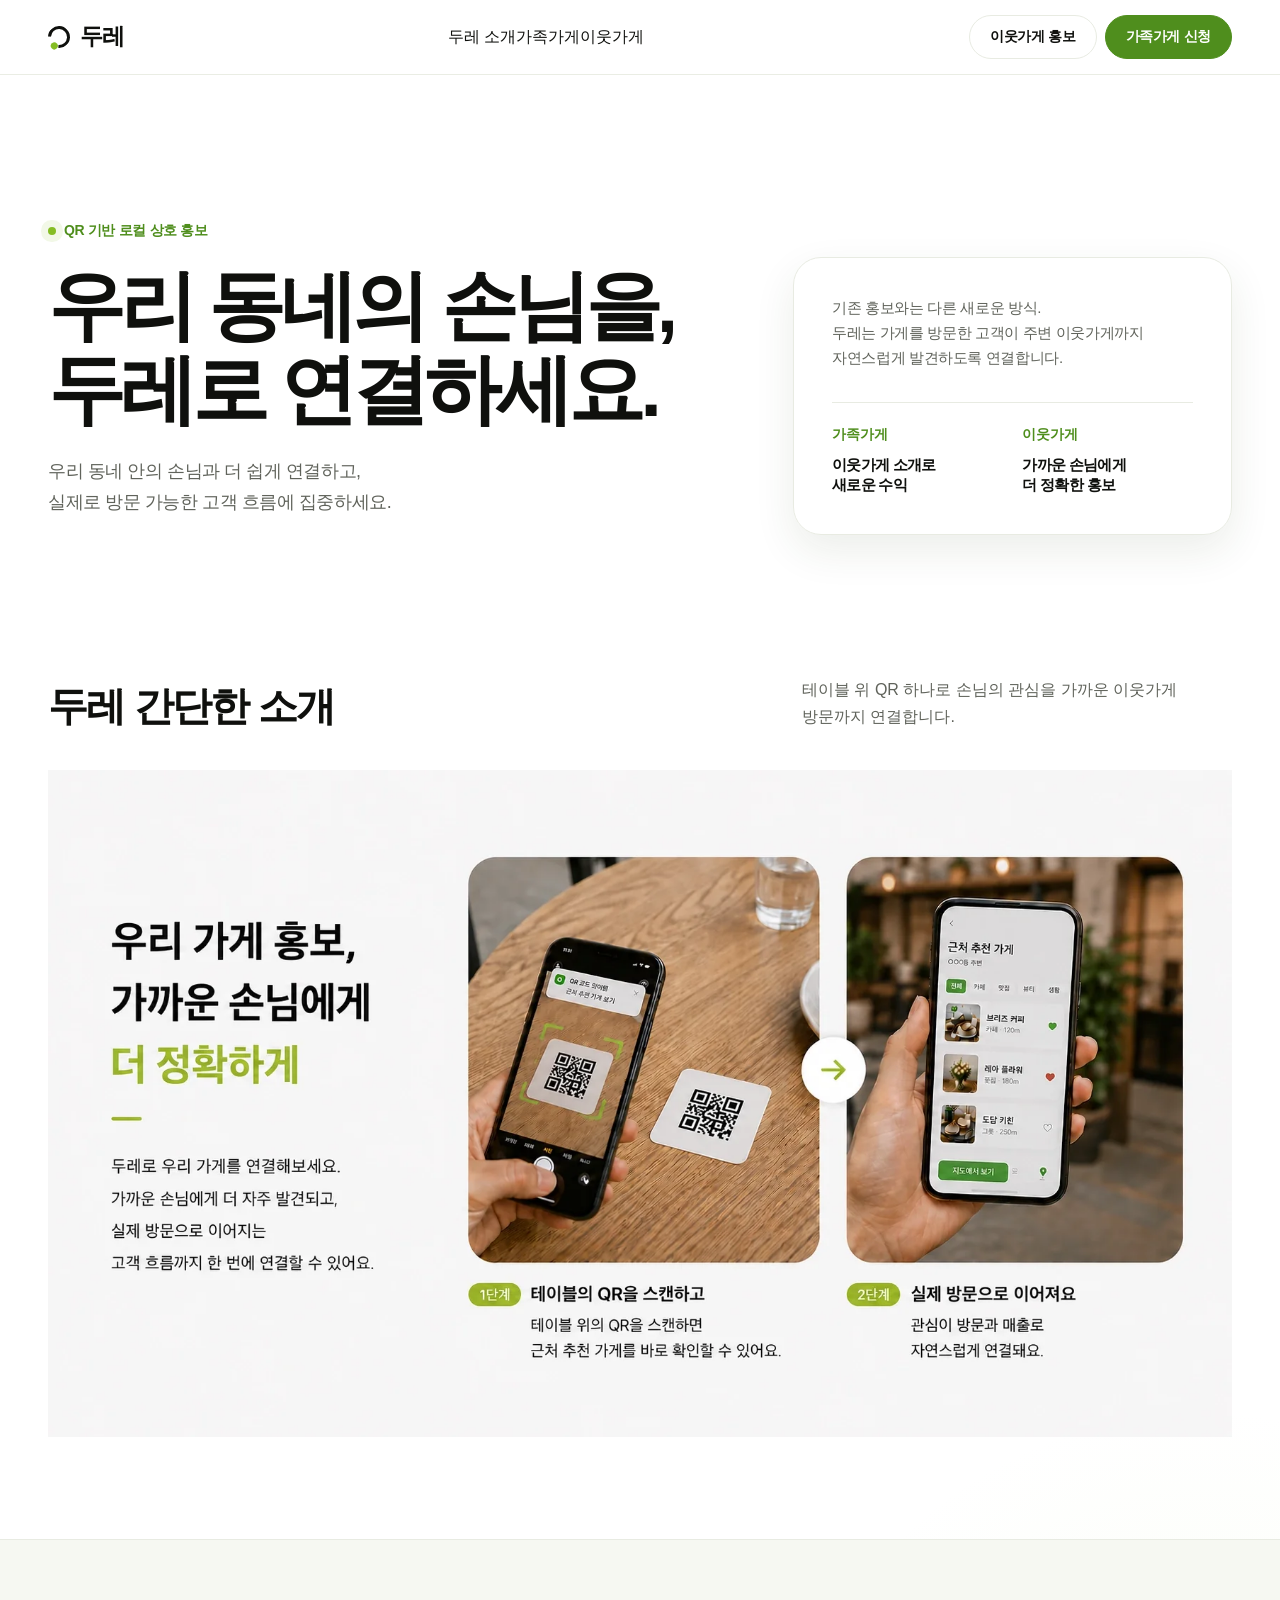
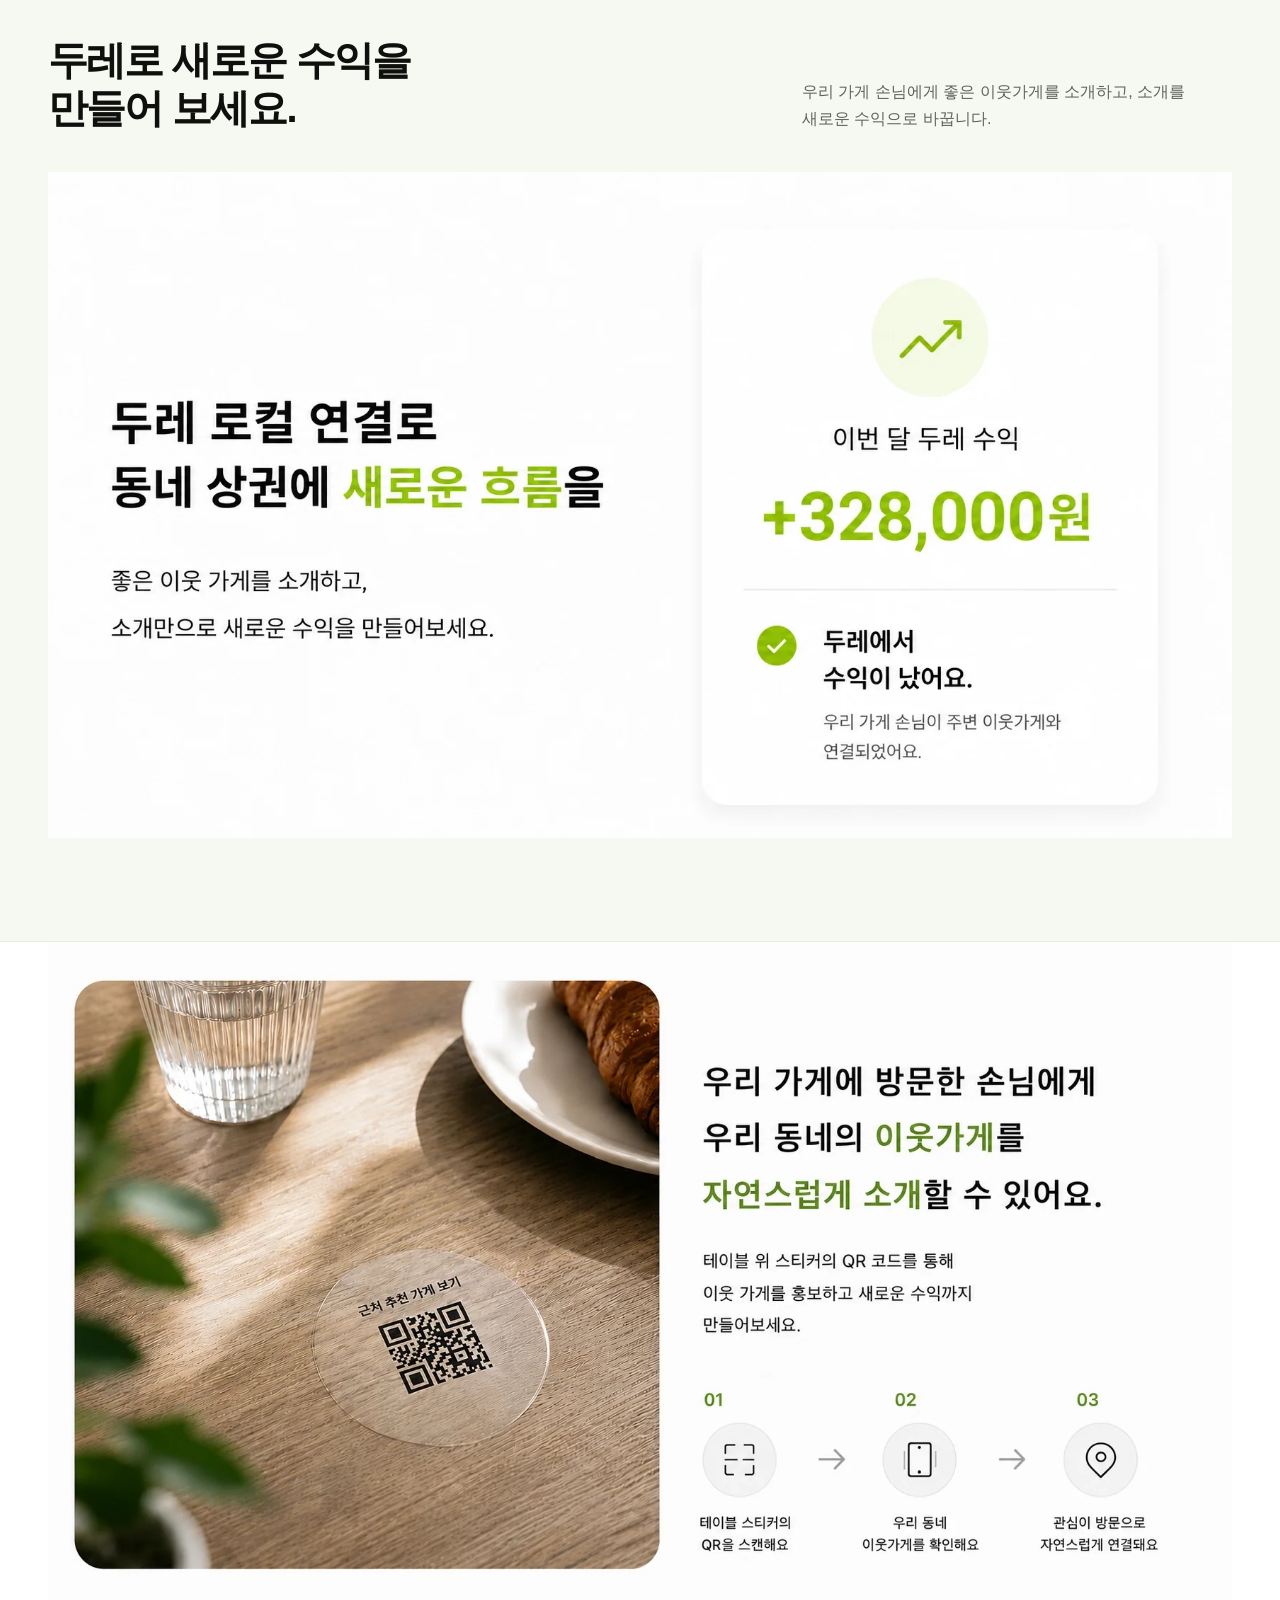
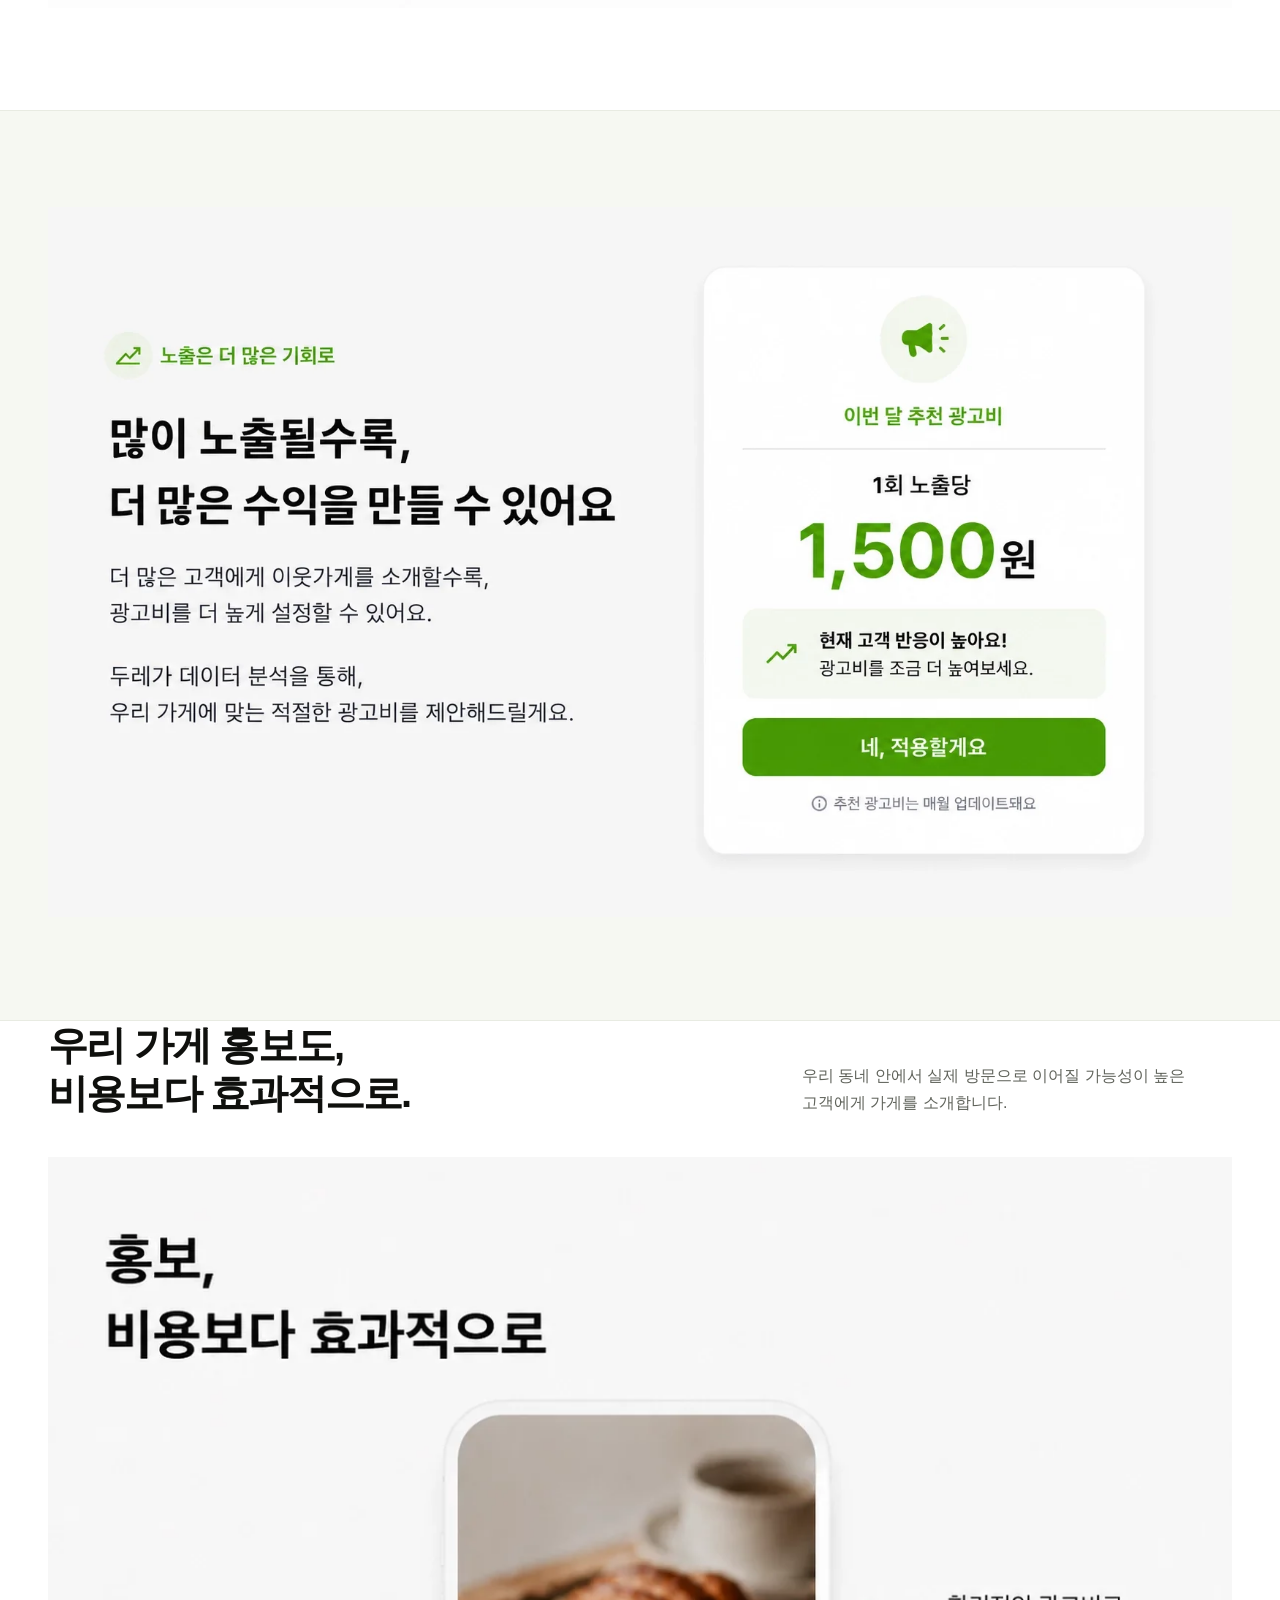
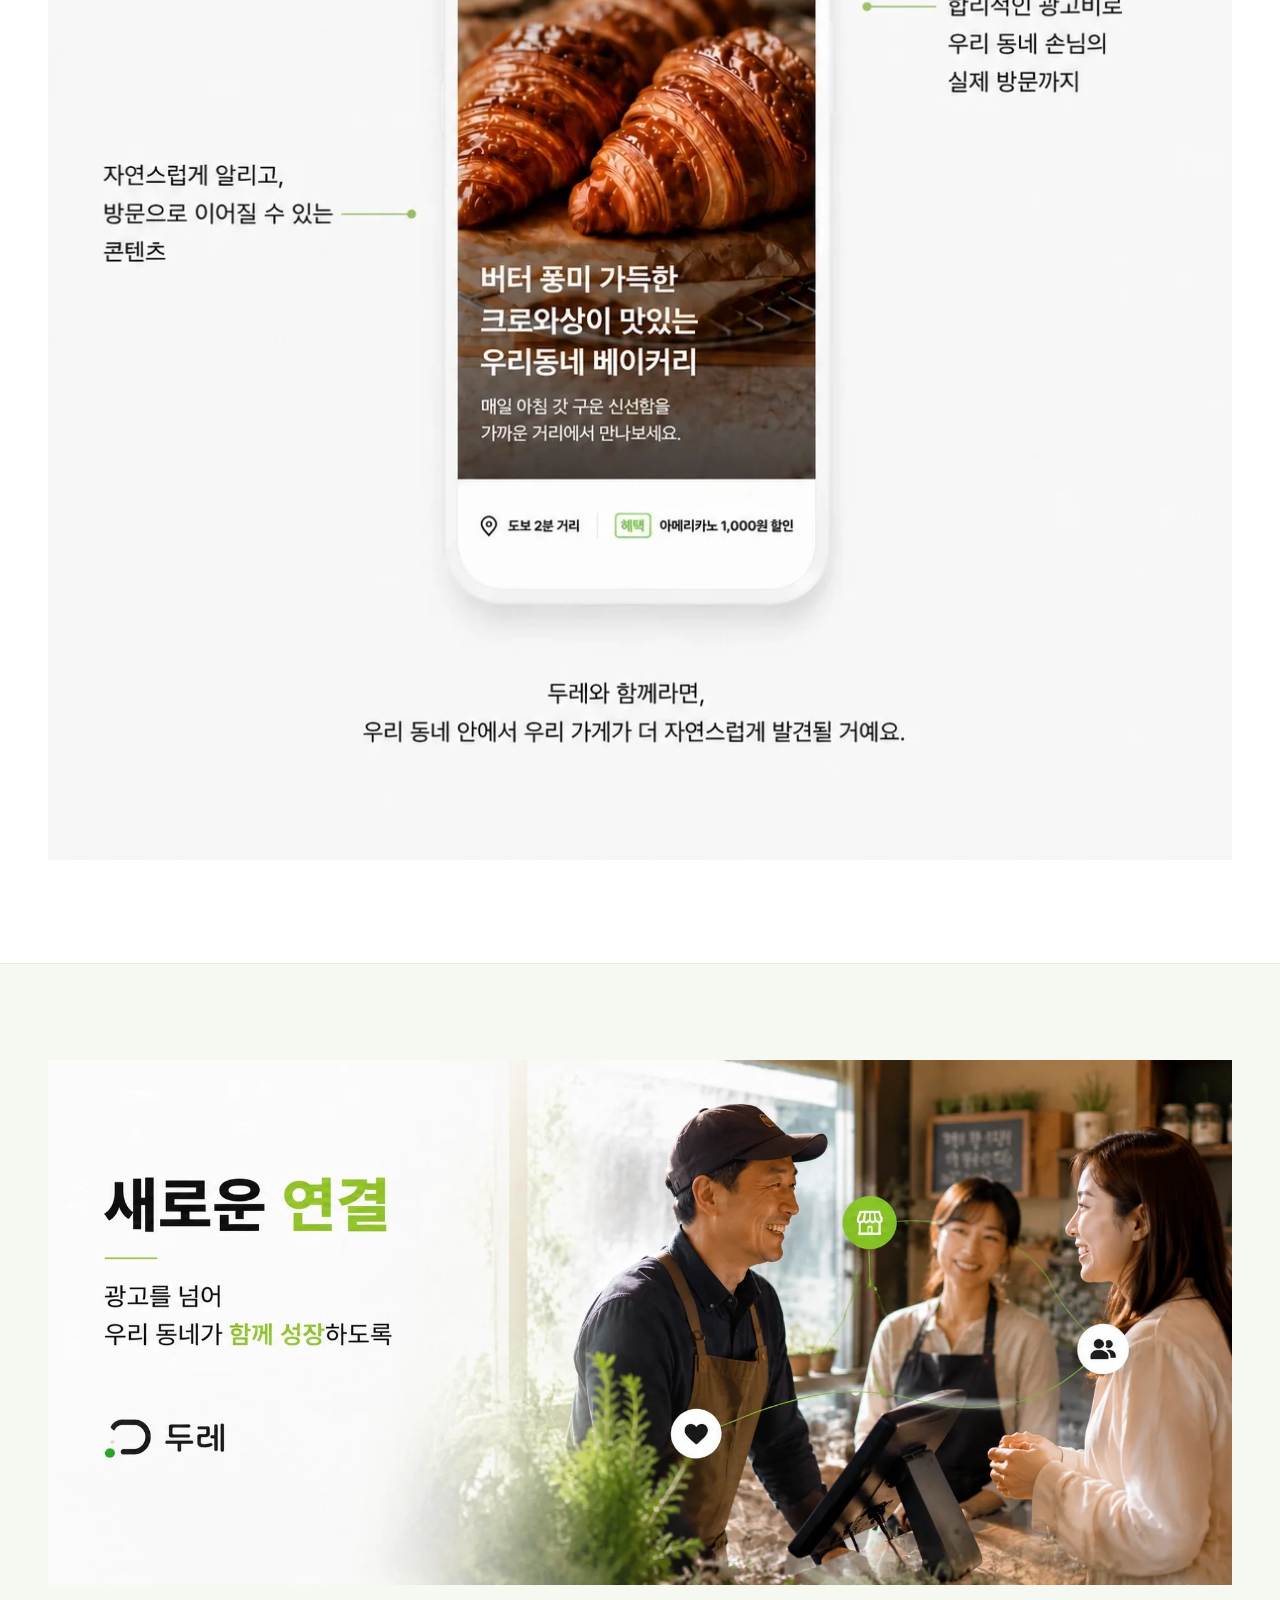
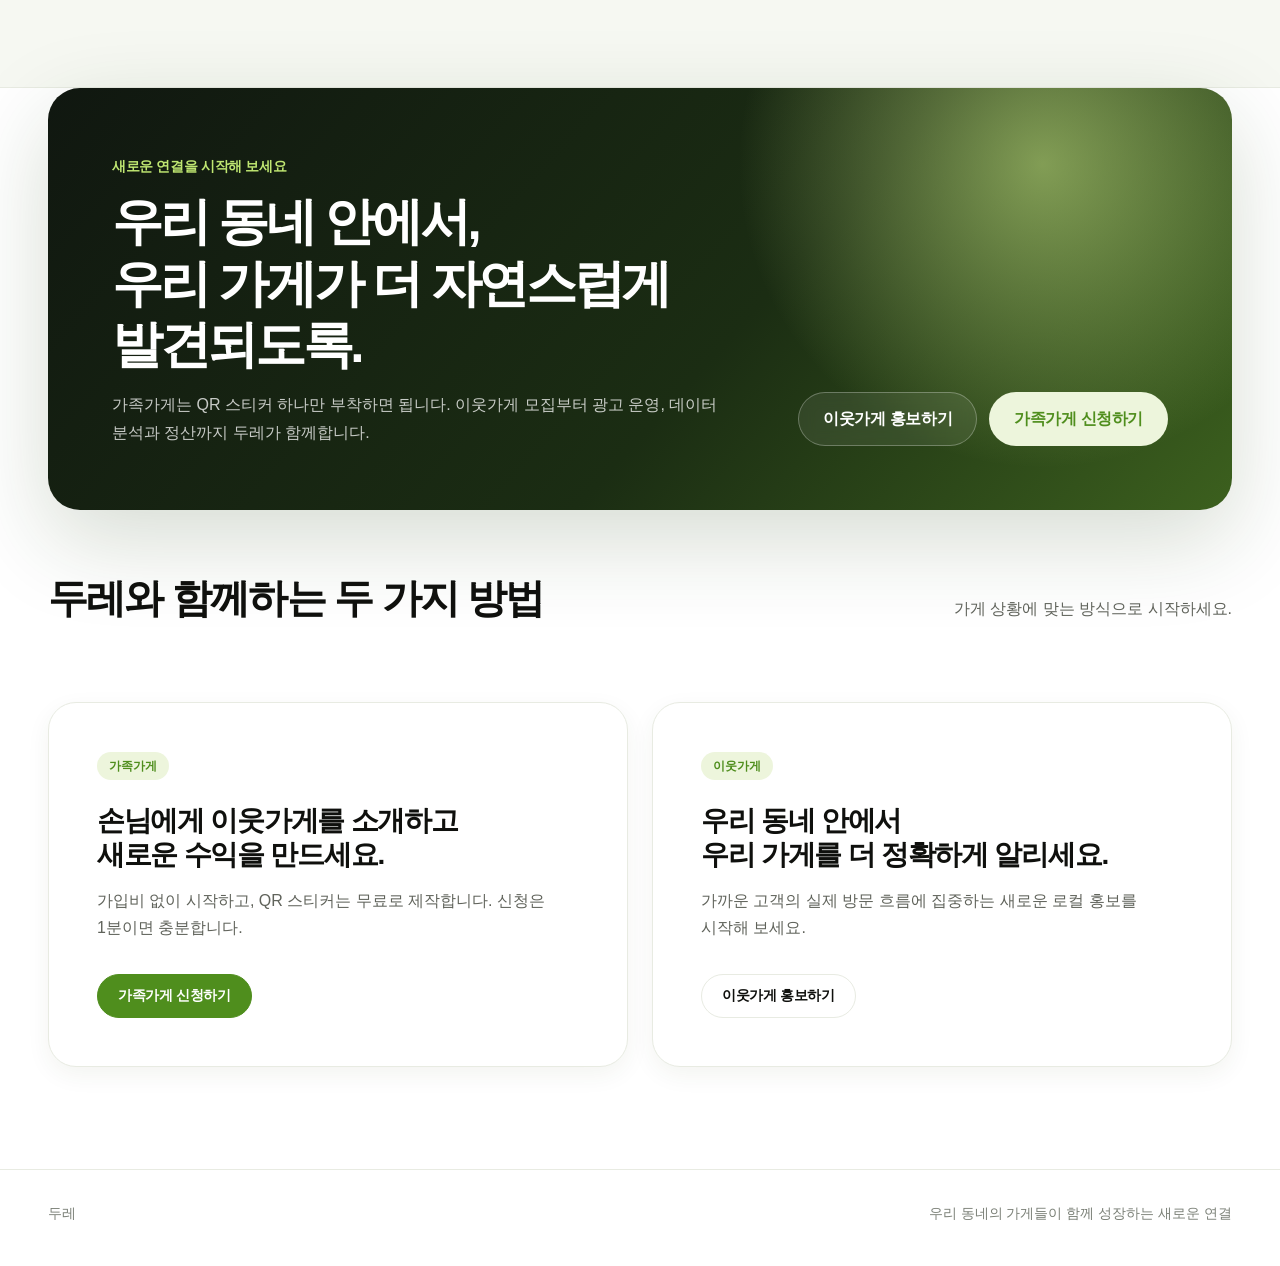
==== commit 16f38f37: "Add files via upload feat: add SEO metadata and performance optimization" ====
--- a/index.html
+++ b/index.html
@@ -5,9 +5,46 @@
 <meta charset="utf-8"/>
 <meta content="width=device-width, initial-scale=1" name="viewport"/>
 <meta content="#ffffff" name="theme-color"/>
-<meta content="두레 — 우리 동네의 손님을 연결하는 QR 기반 로컬 홍보 서비스" name="description"/>
-<title>두레 | 우리 동네의 손님을 연결하세요</title>
-<link href="./assets/css/tokens.css" rel="stylesheet"/><link href="./assets/css/base.css" rel="stylesheet"/><link href="./assets/css/components.css" rel="stylesheet"/><link href="./assets/css/layout.css" rel="stylesheet"/><link href="./assets/css/pages/home.css" rel="stylesheet"/></head>
+
+<title>두레 | 우리 동네 가게를 연결하는 로컬 상호 홍보 서비스</title>
+<link href="./assets/css/tokens.css" rel="stylesheet"/><link href="./assets/css/base.css" rel="stylesheet"/><link href="./assets/css/components.css" rel="stylesheet"/><link href="./assets/css/layout.css" rel="stylesheet"/><link href="./assets/css/pages/home.css" rel="stylesheet"/><meta content="두레는 지역 내 오프라인 가게들이 QR을 통해 서로를 홍보하고 함께 성장하도록 연결하는 로컬 상호 홍보 서비스입니다." name="description"/><meta content="index,follow,max-image-preview:large,max-snippet:-1,max-video-preview:-1" name="robots"/><meta content="index,follow,max-image-preview:large,max-snippet:-1,max-video-preview:-1" name="googlebot"/><meta content="ko_KR" property="og:locale"/><meta content="website" property="og:type"/><meta content="두레" property="og:site_name"/><meta content="두레 | 우리 동네 가게를 연결하는 로컬 상호 홍보 서비스" property="og:title"/><meta content="두레는 지역 내 오프라인 가게들이 QR을 통해 서로를 홍보하고 함께 성장하도록 연결하는 로컬 상호 홍보 서비스입니다." property="og:description"/><meta content="https://duresupport-ux.github.io/dure-website/" property="og:url"/><meta content="https://duresupport-ux.github.io/dure-website/assets/images/og-dure.webp" property="og:image"/><meta content="1200" property="og:image:width"/><meta content="630" property="og:image:height"/><meta content="두레 로컬 상호 홍보 서비스" property="og:image:alt"/><meta content="summary_large_image" name="twitter:card"/><meta content="두레 | 우리 동네 가게를 연결하는 로컬 상호 홍보 서비스" name="twitter:title"/><meta content="두레는 지역 내 오프라인 가게들이 QR을 통해 서로를 홍보하고 함께 성장하도록 연결하는 로컬 상호 홍보 서비스입니다." name="twitter:description"/><meta content="https://duresupport-ux.github.io/dure-website/assets/images/og-dure.webp" name="twitter:image"/><link href="https://duresupport-ux.github.io/dure-website/" rel="canonical"/><link href="https://duresupport-ux.github.io/dure-website/assets/images/favicon-32.png" rel="icon" sizes="32x32" type="image/png"/><link href="https://duresupport-ux.github.io/dure-website/assets/images/apple-touch-icon.png" rel="apple-touch-icon" sizes="180x180"/><link href="https://duresupport-ux.github.io/dure-website/site.webmanifest" rel="manifest"/><script type="application/ld+json">{
+  "@context": "https://schema.org",
+  "@graph": [
+    {
+      "@type": "Organization",
+      "@id": "https://duresupport-ux.github.io/dure-website/#organization",
+      "name": "두레",
+      "alternateName": "DURE",
+      "url": "https://duresupport-ux.github.io/dure-website/",
+      "logo": "https://duresupport-ux.github.io/dure-website/assets/images/favicon-512.png",
+      "description": "지역 내 오프라인 가게들이 QR을 통해 서로를 홍보하고 함께 성장하도록 연결하는 로컬 상호 홍보 서비스"
+    },
+    {
+      "@type": "WebSite",
+      "@id": "https://duresupport-ux.github.io/dure-website/#website",
+      "url": "https://duresupport-ux.github.io/dure-website/",
+      "name": "두레",
+      "inLanguage": "ko-KR",
+      "publisher": {
+        "@id": "https://duresupport-ux.github.io/dure-website/#organization"
+      }
+    },
+    {
+      "@type": "WebPage",
+      "@id": "https://duresupport-ux.github.io/dure-website/#webpage",
+      "url": "https://duresupport-ux.github.io/dure-website/",
+      "name": "두레 | 우리 동네 가게를 연결하는 로컬 상호 홍보 서비스",
+      "description": "두레는 지역 내 오프라인 가게들이 QR을 통해 서로를 홍보하고 함께 성장하도록 연결하는 로컬 상호 홍보 서비스입니다.",
+      "inLanguage": "ko-KR",
+      "isPartOf": {
+        "@id": "https://duresupport-ux.github.io/dure-website/#website"
+      },
+      "about": {
+        "@id": "https://duresupport-ux.github.io/dure-website/#organization"
+      }
+    }
+  ]
+}</script></head>
 <body class="page-home">
 <a class="skip-link" href="#content">본문으로 이동</a>
 <dure-header data-variant="home"></dure-header>
@@ -38,11 +75,10 @@
 <section class="dure-section home-visual-section" id="about">
 <div class="dure-container">
 <div class="dure-section-head reveal"><div class="dure-section-head__copy"><h2 class="dure-heading-2">두레 간단한 소개</h2></div>
-
 <p class="dure-section-head__description">테이블 위 QR 하나로 손님의 관심을 가까운 이웃가게 방문까지 연결합니다.</p>
 </div>
 <figure class="home-visual reveal">
-<img alt="QR 스캔 후 근처 추천 가게 화면으로 이어지는 두레 이용 흐름" decoding="async" fetchpriority="high" loading="eager" src="./assets/images/home-01-e616251981fa.png"/>
+<img alt="QR 스캔 후 근처 추천 가게 화면으로 이어지는 두레 이용 흐름" decoding="async" fetchpriority="high" height="941" loading="eager" src="./assets/images/home-01-e616251981fa.webp" width="1672"/>
 <figcaption>우리 가게 홍보, 가까운 손님에게 더 정확하게</figcaption>
 </figure>
 </div>
@@ -50,11 +86,10 @@
 <section class="dure-section home-visual-section dure-section--soft dure-section--bordered" id="family">
 <div class="dure-container">
 <div class="dure-section-head reveal"><div class="dure-section-head__copy"><h2 class="dure-heading-2">두레로 새로운 수익을<br/>만들어 보세요.</h2></div>
-
 <p class="dure-section-head__description">우리 가게 손님에게 좋은 이웃가게를 소개하고, 소개를 새로운 수익으로 바꿉니다.</p>
 </div>
 <figure class="home-visual reveal">
-<img alt="두레 로컬 연결로 동네 상권에 새로운 흐름을 만드는 모습" decoding="async" loading="lazy" src="./assets/images/home-02-acbbbaf85af4.png"/>
+<img alt="두레 로컬 연결로 동네 상권에 새로운 흐름을 만드는 모습" decoding="async" height="941" loading="lazy" src="./assets/images/home-02-acbbbaf85af4.webp" width="1672"/>
 <figcaption>두레 로컬 연결로 동네 상권에 새로운 흐름을</figcaption>
 </figure>
 </div>
@@ -62,7 +97,7 @@
 <section class="dure-section home-visual-section">
 <div class="dure-container">
 <figure class="home-visual reveal">
-<img alt="가족가게의 QR 스티커와 이웃가게 소개 흐름을 보여주는 안내" decoding="async" loading="lazy" src="./assets/images/home-03-fef1800b656e.png"/>
+<img alt="가족가게의 QR 스티커와 이웃가게 소개 흐름을 보여주는 안내" decoding="async" height="941" loading="lazy" src="./assets/images/home-03-fef1800b656e.webp" width="1672"/>
 <figcaption>우리 가게에 방문한 손님에게 우리 동네 이웃가게를 자연스럽게 소개</figcaption>
 </figure>
 </div>
@@ -70,7 +105,7 @@
 <section class="dure-section home-visual-section dure-section--soft dure-section--bordered">
 <div class="dure-container">
 <figure class="home-visual reveal">
-<img alt="광고 노출에 따라 적절한 광고비를 제안하는 두레 화면" decoding="async" loading="lazy" src="./assets/images/home-04-d21d74943a61.png"/>
+<img alt="광고 노출에 따라 적절한 광고비를 제안하는 두레 화면" decoding="async" height="971" loading="lazy" src="./assets/images/home-04-d21d74943a61.webp" width="1620"/>
 <figcaption>노출이 많을수록 더 많은 수익을 만들 수 있는 두레</figcaption>
 </figure>
 </div>
@@ -78,11 +113,10 @@
 <section class="dure-section home-visual-section" id="neighbor">
 <div class="dure-container">
 <div class="dure-section-head reveal"><div class="dure-section-head__copy"><h2 class="dure-heading-2">우리 가게 홍보도,<br/>비용보다 효과적으로.</h2></div>
-
 <p class="dure-section-head__description">우리 동네 안에서 실제 방문으로 이어질 가능성이 높은 고객에게 가게를 소개합니다.</p>
 </div>
 <figure class="home-visual reveal">
-<img alt="지역 베이커리 홍보 콘텐츠가 모바일 화면에 표시되는 모습" decoding="async" loading="lazy" src="./assets/images/home-05-ea1204eeb32d.png"/>
+<img alt="지역 베이커리 홍보 콘텐츠가 모바일 화면에 표시되는 모습" decoding="async" height="1316" loading="lazy" src="./assets/images/home-05-ea1204eeb32d.webp" width="1195"/>
 <figcaption>합리적인 광고비로 우리 동네 손님의 실제 방문까지</figcaption>
 </figure>
 </div>
@@ -90,7 +124,7 @@
 <section class="dure-section home-visual-section dure-section--soft dure-section--bordered">
 <div class="dure-container">
 <figure class="home-visual reveal">
-<img alt="광고를 넘어 우리 동네가 함께 성장하는 두레의 새로운 연결" decoding="async" loading="lazy" src="./assets/images/home-06-7b97a2087df8.png"/>
+<img alt="광고를 넘어 우리 동네가 함께 성장하는 두레의 새로운 연결" decoding="async" height="835" loading="lazy" src="./assets/images/home-06-7b97a2087df8.webp" width="1884"/>
 <figcaption>새로운 연결, 광고를 넘어 우리 동네가 함께 성장하도록</figcaption>
 </figure>
 </div>
@@ -104,10 +138,7 @@
 <a class="dure-button dure-button--soft dure-button--lg" href="./family-application/">가족가게 신청하기</a>
 </div></div></div></section>
 <section aria-label="두레 시작하기" class="dure-section home-paths">
-
-
 <div class="dure-container dure-stack dure-stack--10"><div class="dure-section-head reveal"><div class="dure-section-head__copy"><h2 class="dure-heading-2">두레와 함께하는 두 가지 방법</h2></div>
-
 <p class="dure-section-head__description">가게 상황에 맞는 방식으로 시작하세요.</p>
 </div><div class="dure-grid dure-grid--2">
 <article class="dure-card dure-card--padded home-path-card reveal">
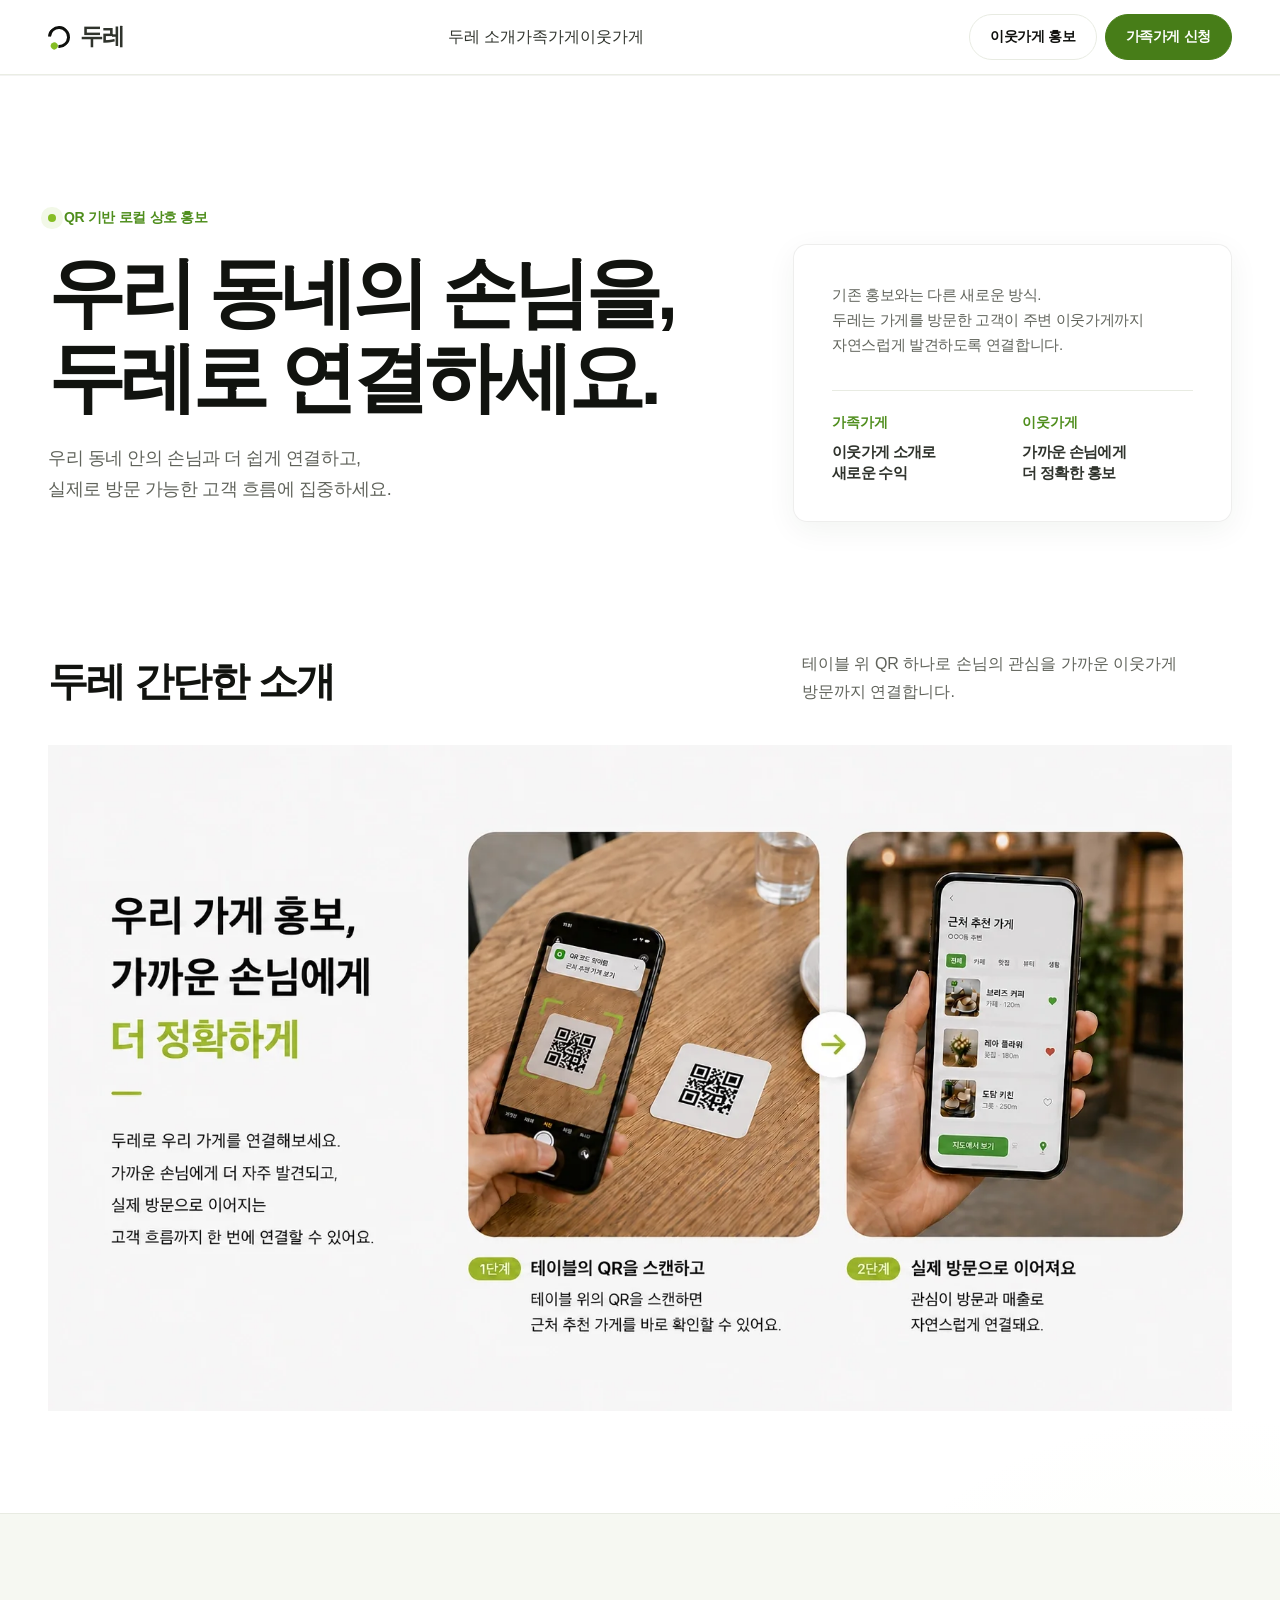
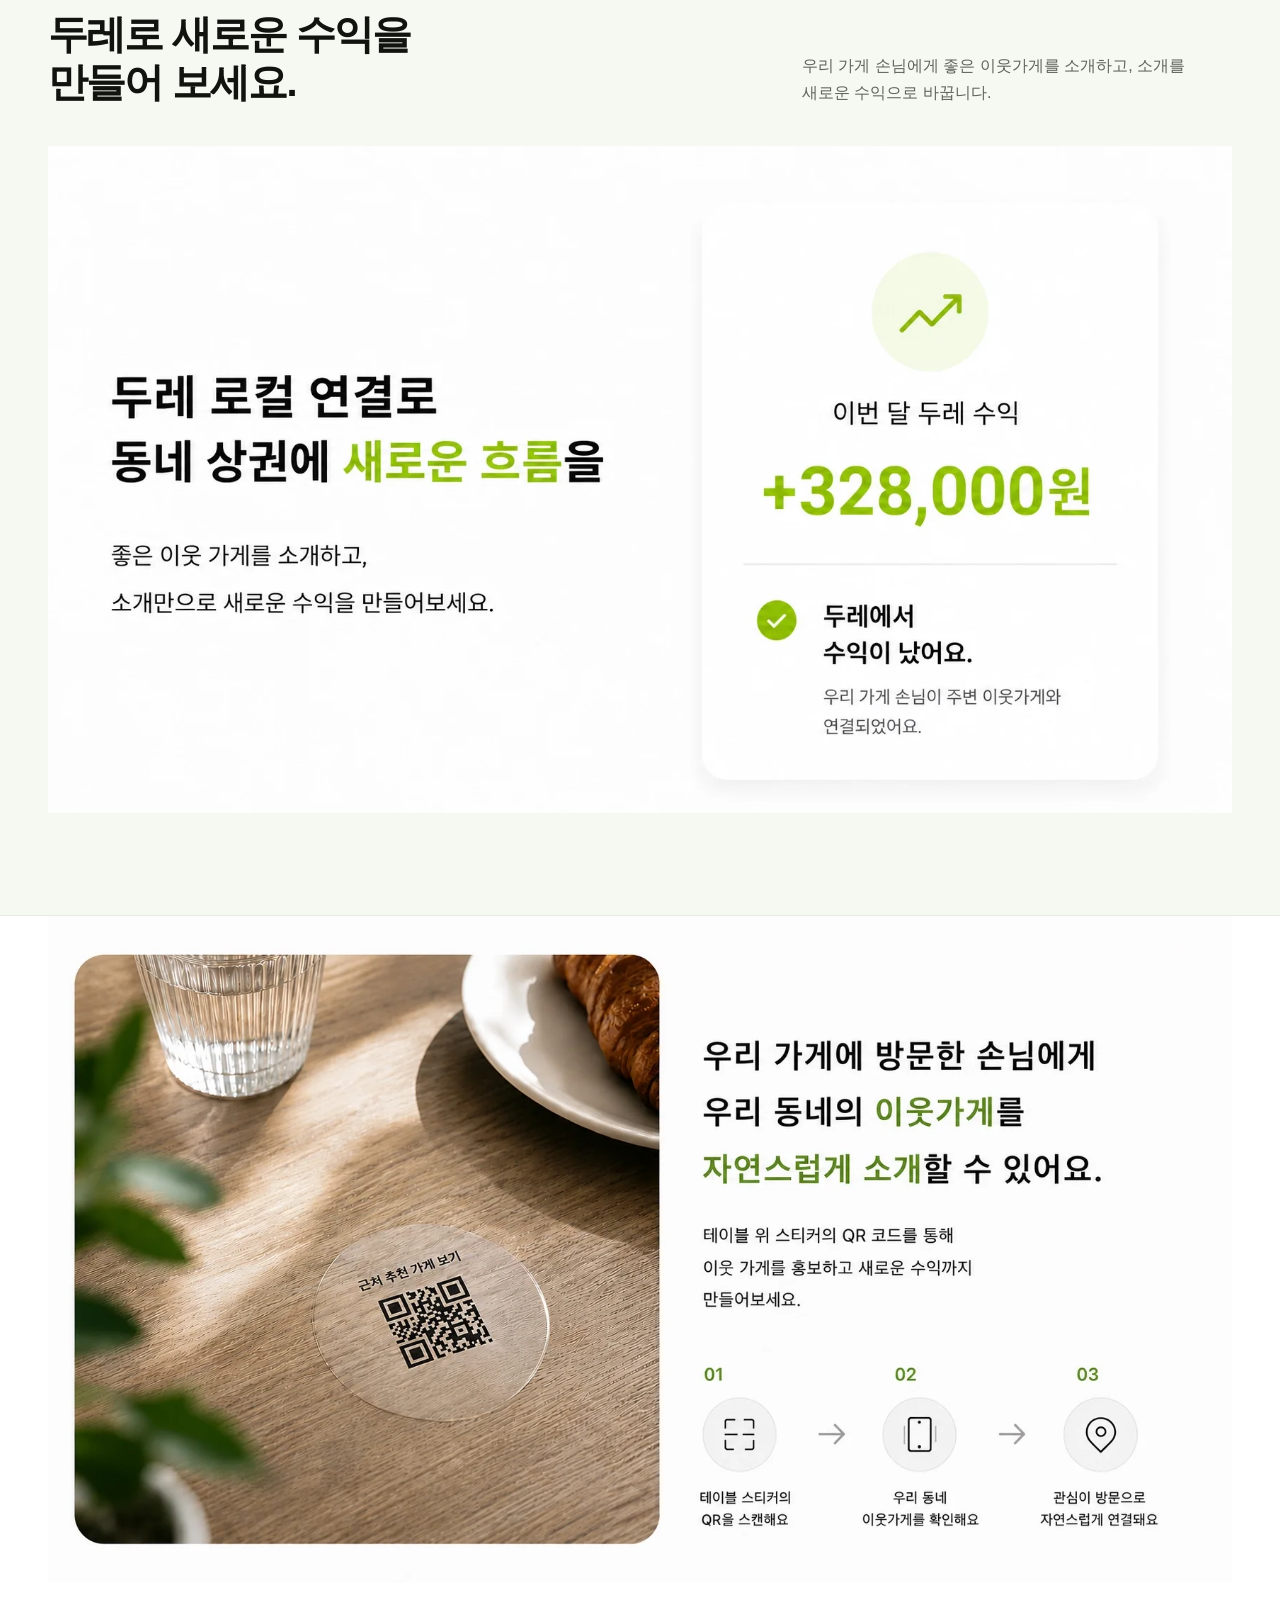
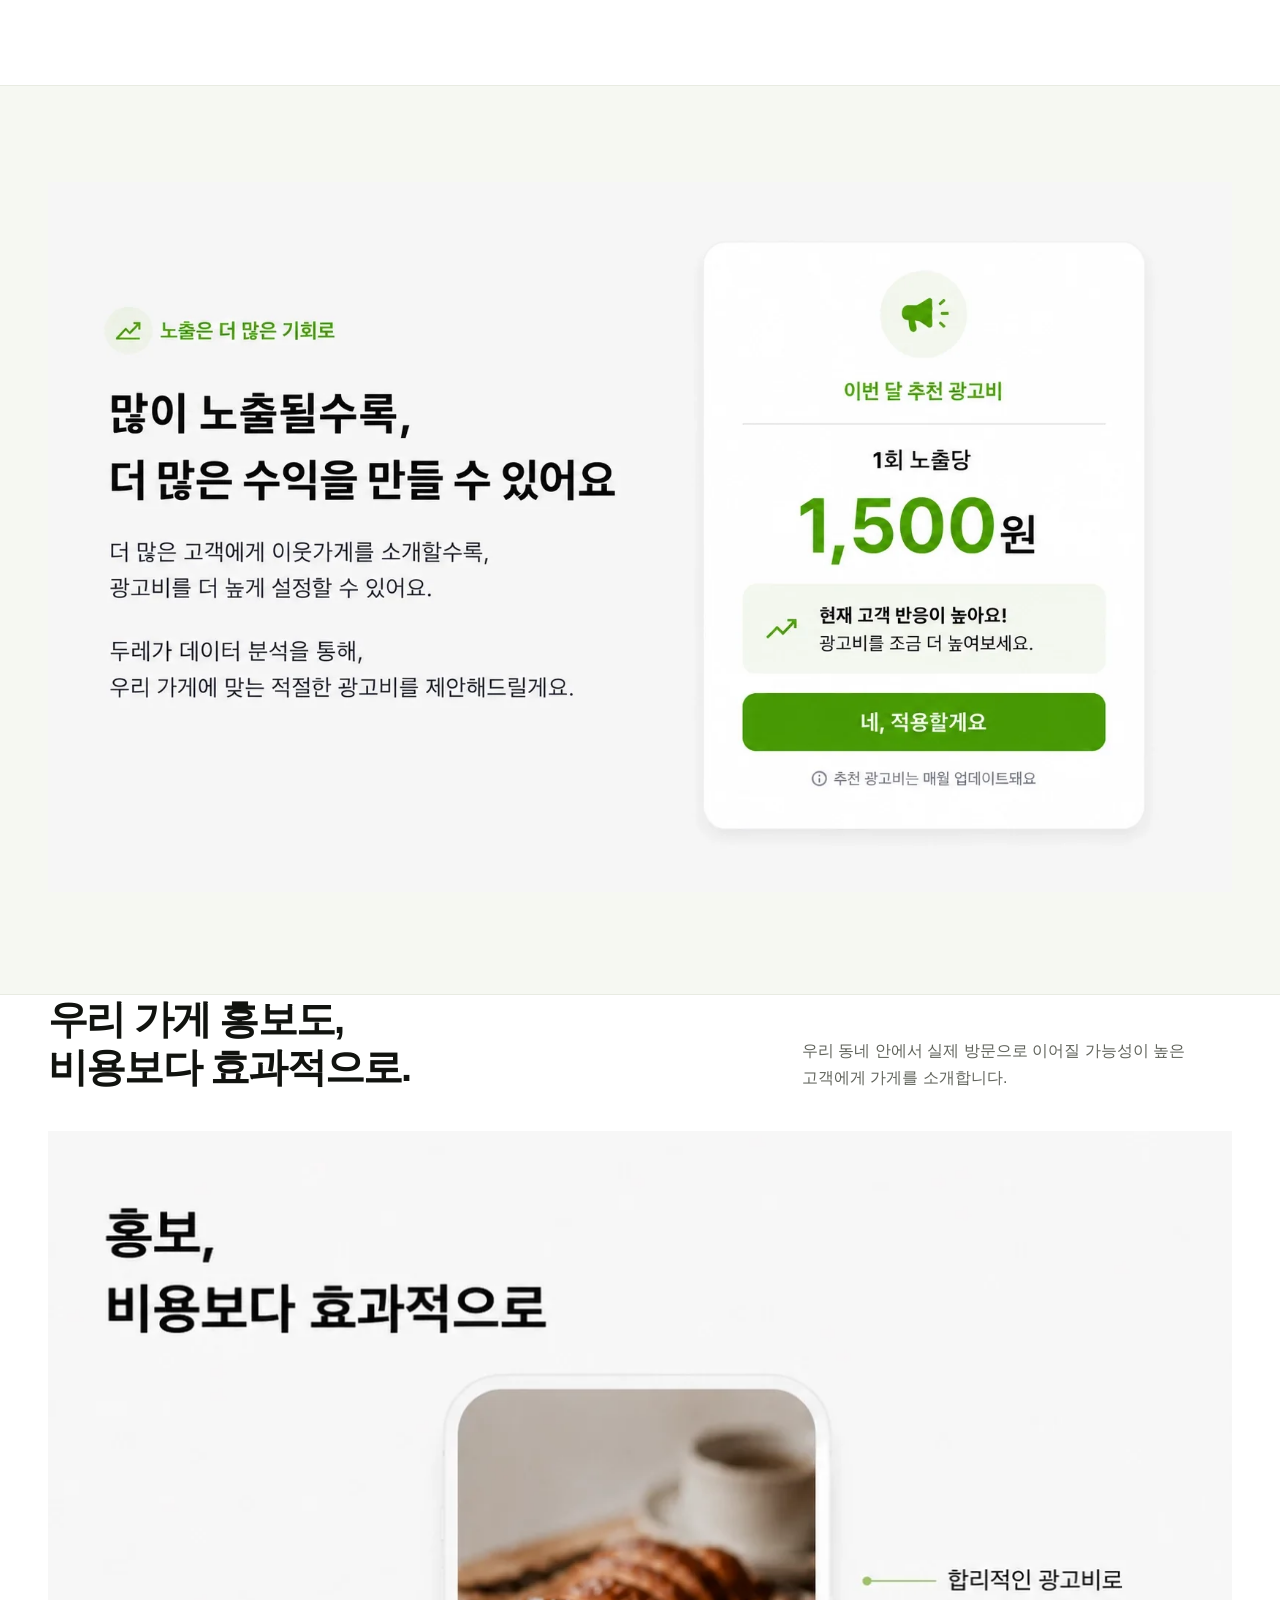
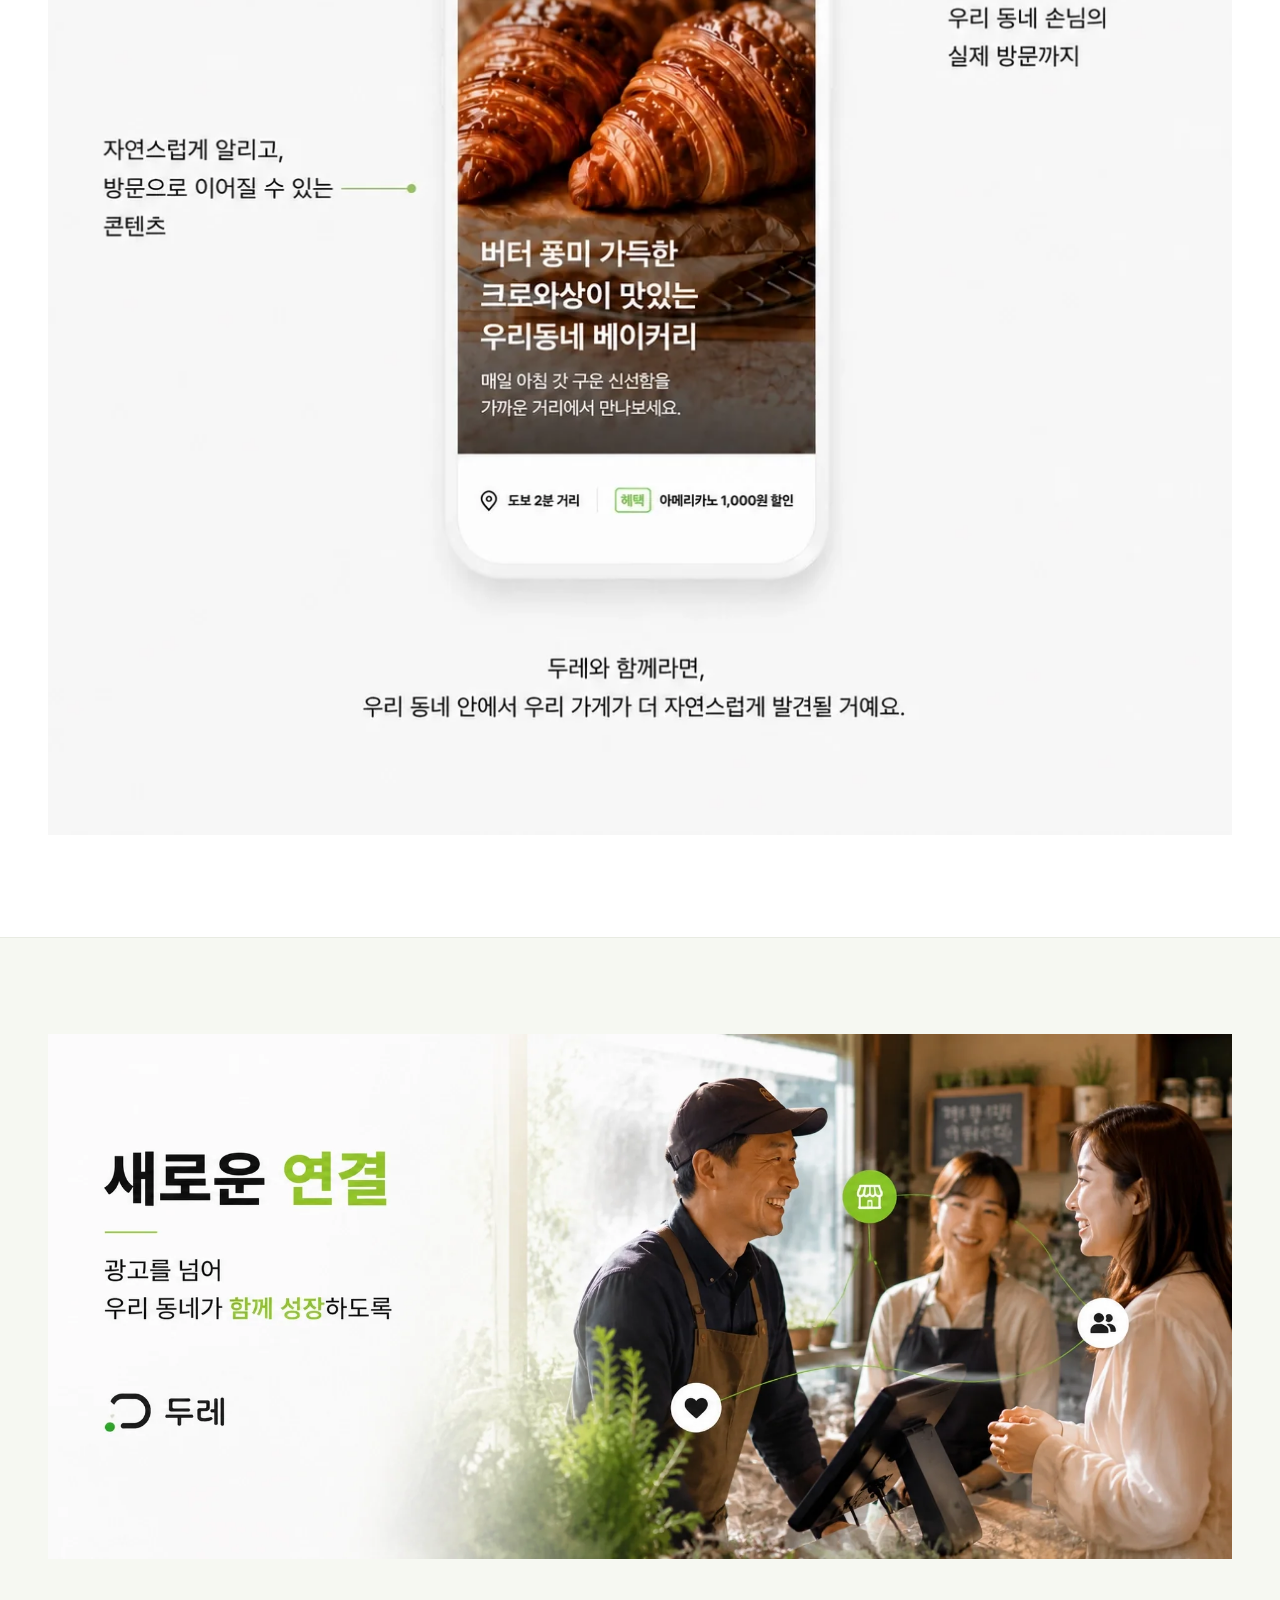
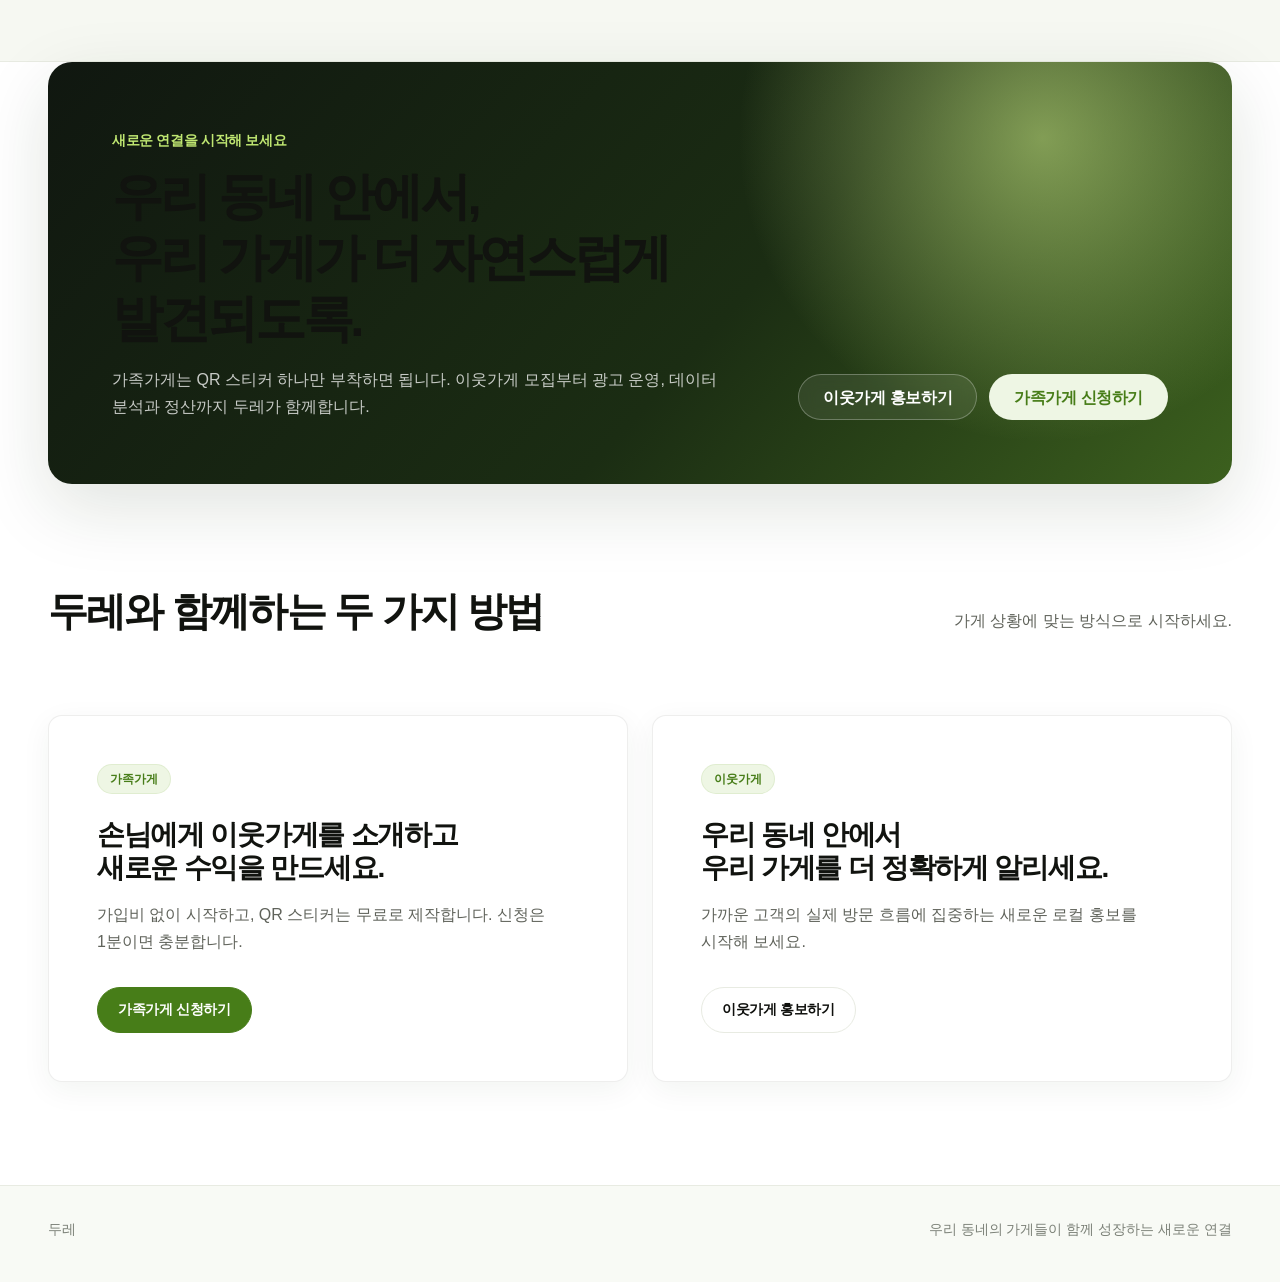
==== commit fee97b3e: "Add files via upload feat: add design polish and DURE UI kit" ====
--- a/index.html
+++ b/index.html
@@ -5,9 +5,8 @@
 <meta charset="utf-8"/>
 <meta content="width=device-width, initial-scale=1" name="viewport"/>
 <meta content="#ffffff" name="theme-color"/>
-
 <title>두레 | 우리 동네 가게를 연결하는 로컬 상호 홍보 서비스</title>
-<link href="./assets/css/tokens.css" rel="stylesheet"/><link href="./assets/css/base.css" rel="stylesheet"/><link href="./assets/css/components.css" rel="stylesheet"/><link href="./assets/css/layout.css" rel="stylesheet"/><link href="./assets/css/pages/home.css" rel="stylesheet"/><meta content="두레는 지역 내 오프라인 가게들이 QR을 통해 서로를 홍보하고 함께 성장하도록 연결하는 로컬 상호 홍보 서비스입니다." name="description"/><meta content="index,follow,max-image-preview:large,max-snippet:-1,max-video-preview:-1" name="robots"/><meta content="index,follow,max-image-preview:large,max-snippet:-1,max-video-preview:-1" name="googlebot"/><meta content="ko_KR" property="og:locale"/><meta content="website" property="og:type"/><meta content="두레" property="og:site_name"/><meta content="두레 | 우리 동네 가게를 연결하는 로컬 상호 홍보 서비스" property="og:title"/><meta content="두레는 지역 내 오프라인 가게들이 QR을 통해 서로를 홍보하고 함께 성장하도록 연결하는 로컬 상호 홍보 서비스입니다." property="og:description"/><meta content="https://duresupport-ux.github.io/dure-website/" property="og:url"/><meta content="https://duresupport-ux.github.io/dure-website/assets/images/og-dure.webp" property="og:image"/><meta content="1200" property="og:image:width"/><meta content="630" property="og:image:height"/><meta content="두레 로컬 상호 홍보 서비스" property="og:image:alt"/><meta content="summary_large_image" name="twitter:card"/><meta content="두레 | 우리 동네 가게를 연결하는 로컬 상호 홍보 서비스" name="twitter:title"/><meta content="두레는 지역 내 오프라인 가게들이 QR을 통해 서로를 홍보하고 함께 성장하도록 연결하는 로컬 상호 홍보 서비스입니다." name="twitter:description"/><meta content="https://duresupport-ux.github.io/dure-website/assets/images/og-dure.webp" name="twitter:image"/><link href="https://duresupport-ux.github.io/dure-website/" rel="canonical"/><link href="https://duresupport-ux.github.io/dure-website/assets/images/favicon-32.png" rel="icon" sizes="32x32" type="image/png"/><link href="https://duresupport-ux.github.io/dure-website/assets/images/apple-touch-icon.png" rel="apple-touch-icon" sizes="180x180"/><link href="https://duresupport-ux.github.io/dure-website/site.webmanifest" rel="manifest"/><script type="application/ld+json">{
+<link href="./assets/css/tokens.css" rel="stylesheet"/><link href="./assets/css/base.css" rel="stylesheet"/><link href="./assets/css/components.css" rel="stylesheet"/><link href="./assets/css/layout.css" rel="stylesheet"/><link href="./assets/css/forms.css" rel="stylesheet"/><link href="./assets/css/states.css" rel="stylesheet"/><link href="./assets/css/polish.css" rel="stylesheet"/><link href="./assets/css/pages/home.css" rel="stylesheet"/><meta content="두레는 지역 내 오프라인 가게들이 QR을 통해 서로를 홍보하고 함께 성장하도록 연결하는 로컬 상호 홍보 서비스입니다." name="description"/><meta content="index,follow,max-image-preview:large,max-snippet:-1,max-video-preview:-1" name="robots"/><meta content="index,follow,max-image-preview:large,max-snippet:-1,max-video-preview:-1" name="googlebot"/><meta content="ko_KR" property="og:locale"/><meta content="website" property="og:type"/><meta content="두레" property="og:site_name"/><meta content="두레 | 우리 동네 가게를 연결하는 로컬 상호 홍보 서비스" property="og:title"/><meta content="두레는 지역 내 오프라인 가게들이 QR을 통해 서로를 홍보하고 함께 성장하도록 연결하는 로컬 상호 홍보 서비스입니다." property="og:description"/><meta content="https://duresupport-ux.github.io/dure-website/" property="og:url"/><meta content="https://duresupport-ux.github.io/dure-website/assets/images/og-dure.webp" property="og:image"/><meta content="1200" property="og:image:width"/><meta content="630" property="og:image:height"/><meta content="두레 로컬 상호 홍보 서비스" property="og:image:alt"/><meta content="summary_large_image" name="twitter:card"/><meta content="두레 | 우리 동네 가게를 연결하는 로컬 상호 홍보 서비스" name="twitter:title"/><meta content="두레는 지역 내 오프라인 가게들이 QR을 통해 서로를 홍보하고 함께 성장하도록 연결하는 로컬 상호 홍보 서비스입니다." name="twitter:description"/><meta content="https://duresupport-ux.github.io/dure-website/assets/images/og-dure.webp" name="twitter:image"/><link href="https://duresupport-ux.github.io/dure-website/" rel="canonical"/><link href="https://duresupport-ux.github.io/dure-website/assets/images/favicon-32.png" rel="icon" sizes="32x32" type="image/png"/><link href="https://duresupport-ux.github.io/dure-website/assets/images/apple-touch-icon.png" rel="apple-touch-icon" sizes="180x180"/><link href="https://duresupport-ux.github.io/dure-website/site.webmanifest" rel="manifest"/><script type="application/ld+json">{
   "@context": "https://schema.org",
   "@graph": [
     {
--- a/assets/css/tokens.css
+++ b/assets/css/tokens.css
@@ -114,3 +114,53 @@
   --duration-slow: 420ms;
   --ease-standard: cubic-bezier(.2, .75, .25, 1);
 }
+
+
+/* DURE Design Tokens 2.0 */
+:root {
+  /* Refined brand aliases */
+  --color-brand: #5f9f22;
+  --color-brand-strong: #477d18;
+  --color-brand-soft: #eef6e4;
+  --color-brand-faint: #f8fbf3;
+
+  --color-text-strong: #11130f;
+  --color-text-default: #2f332c;
+  --color-text-subtle: #6e7469;
+
+  --color-surface-raised: rgba(255, 255, 255, .94);
+  --color-surface-muted: #f8faf5;
+  --color-overlay: rgba(15, 16, 13, .5);
+
+  /* Refined spacing */
+  --space-14: 3.5rem;
+  --space-18: 4.5rem;
+  --space-28: 7rem;
+  --space-36: 9rem;
+
+  /* Refined radius */
+  --radius-xs: .5rem;
+  --radius-card: .875rem;
+  --radius-panel: 1.25rem;
+  --radius-hero: 1.5rem;
+
+  /* Refined shadows */
+  --shadow-hairline: 0 1px 0 rgba(20, 30, 16, .05);
+  --shadow-card: 0 8px 30px rgba(27, 48, 17, .055);
+  --shadow-card-hover: 0 16px 42px rgba(27, 48, 17, .085);
+  --shadow-floating: 0 24px 70px rgba(27, 48, 17, .13);
+
+  /* Z-index */
+  --z-base: 0;
+  --z-sticky: 30;
+  --z-overlay: 80;
+  --z-modal: 100;
+
+  /* Opacity */
+  --opacity-muted: .72;
+  --opacity-disabled: .45;
+
+  /* Content widths */
+  --measure-copy: 42.5rem;
+  --measure-wide: 52rem;
+}
--- a/assets/css/forms.css
+++ b/assets/css/forms.css
@@ -0,0 +1,91 @@
+/* DURE Form System */
+.dure-field {
+  display: flex;
+  flex-direction: column;
+  gap: var(--space-2);
+}
+
+.dure-label {
+  color: var(--color-text-strong);
+  font-size: var(--text-sm);
+  font-weight: var(--weight-bold);
+}
+
+.dure-help {
+  color: var(--color-text-subtle);
+  font-size: var(--text-xs);
+  line-height: 1.5;
+}
+
+.dure-input,
+.dure-textarea,
+.dure-select {
+  width: 100%;
+  min-height: 48px;
+  padding: 0 var(--space-4);
+  border: 1px solid var(--color-border);
+  border-radius: var(--radius-xs);
+  color: var(--color-text-default);
+  background: var(--color-surface);
+  transition:
+    border-color var(--duration-fast) ease,
+    box-shadow var(--duration-fast) ease,
+    background var(--duration-fast) ease;
+}
+
+.dure-textarea {
+  min-height: 140px;
+  padding-block: var(--space-4);
+  resize: vertical;
+}
+
+.dure-input::placeholder,
+.dure-textarea::placeholder {
+  color: var(--color-text-muted);
+}
+
+.dure-input:hover,
+.dure-textarea:hover,
+.dure-select:hover {
+  border-color: var(--dure-green-300);
+}
+
+.dure-input:focus,
+.dure-textarea:focus,
+.dure-select:focus {
+  outline: none;
+  border-color: var(--color-brand);
+  box-shadow: 0 0 0 4px rgba(95,159,34,.11);
+}
+
+.dure-input[aria-invalid="true"],
+.dure-textarea[aria-invalid="true"],
+.dure-select[aria-invalid="true"] {
+  border-color: var(--color-danger);
+}
+
+.dure-check {
+  display: inline-flex;
+  align-items: flex-start;
+  gap: var(--space-3);
+  cursor: pointer;
+}
+
+.dure-check input {
+  width: 18px;
+  height: 18px;
+  margin-top: 2px;
+  accent-color: var(--color-brand-strong);
+}
+
+.dure-form-grid {
+  display: grid;
+  grid-template-columns: repeat(2, minmax(0, 1fr));
+  gap: var(--space-5);
+}
+
+@media (max-width: 720px) {
+  .dure-form-grid {
+    grid-template-columns: 1fr;
+  }
+}
--- a/assets/css/states.css
+++ b/assets/css/states.css
@@ -0,0 +1,77 @@
+/* DURE State Components */
+.dure-alert {
+  display: flex;
+  gap: var(--space-3);
+  padding: var(--space-4);
+  border-radius: var(--radius-card);
+  border: 1px solid var(--color-border);
+  background: var(--color-surface);
+}
+
+.dure-alert--success {
+  border-color: rgba(47,143,70,.18);
+  background: rgba(47,143,70,.06);
+}
+
+.dure-alert--warning {
+  border-color: rgba(201,130,22,.18);
+  background: rgba(201,130,22,.06);
+}
+
+.dure-alert--danger {
+  border-color: rgba(196,69,69,.18);
+  background: rgba(196,69,69,.06);
+}
+
+.dure-empty {
+  padding: clamp(var(--space-8), 6vw, var(--space-16));
+  text-align: center;
+  border: 1px dashed var(--color-border);
+  border-radius: var(--radius-panel);
+  background: var(--color-surface-muted);
+}
+
+.dure-loading {
+  width: 24px;
+  height: 24px;
+  border: 3px solid var(--color-primary-soft);
+  border-top-color: var(--color-primary);
+  border-radius: 50%;
+  animation: dure-spin .8s linear infinite;
+}
+
+@keyframes dure-spin {
+  to { transform: rotate(360deg); }
+}
+
+.dure-toast {
+  position: fixed;
+  right: var(--space-5);
+  bottom: var(--space-5);
+  z-index: var(--z-overlay);
+  max-width: 360px;
+  padding: var(--space-4) var(--space-5);
+  border: 1px solid var(--color-border);
+  border-radius: var(--radius-card);
+  background: rgba(255,255,255,.96);
+  box-shadow: var(--shadow-floating);
+  backdrop-filter: blur(16px);
+}
+
+.dure-modal-backdrop {
+  position: fixed;
+  inset: 0;
+  z-index: var(--z-overlay);
+  display: grid;
+  place-items: center;
+  padding: var(--space-5);
+  background: var(--color-overlay);
+}
+
+.dure-modal {
+  width: min(100%, 620px);
+  padding: var(--space-8);
+  border-radius: var(--radius-panel);
+  background: var(--color-surface);
+  box-shadow: var(--shadow-floating);
+}
--- a/assets/css/polish.css
+++ b/assets/css/polish.css
@@ -0,0 +1,171 @@
+/* DURE Design Polish v8.5 */
+
+body {
+  color: var(--color-text-default);
+  background: var(--color-surface);
+}
+
+p, li {
+  max-width: var(--measure-copy);
+}
+
+h1, h2, h3 {
+  color: var(--color-text-strong);
+}
+
+.dure-display {
+  max-width: var(--measure-wide);
+  text-wrap: balance;
+}
+
+.dure-heading-1,
+.dure-heading-2,
+.dure-heading-3 {
+  text-wrap: balance;
+}
+
+.dure-body,
+.dure-body-lg,
+.dure-caption {
+  text-wrap: pretty;
+}
+
+.dure-section {
+  padding-block: clamp(var(--space-16), 8vw, var(--space-28));
+}
+
+.dure-section--hero {
+  padding-block: clamp(var(--space-20), 10vw, var(--space-36));
+}
+
+.dure-card,
+.dure-surface,
+.dure-hero__aside,
+.dure-media {
+  border-color: rgba(15, 16, 13, .07);
+  border-radius: var(--radius-card);
+  box-shadow: var(--shadow-card);
+}
+
+.dure-card,
+.dure-surface,
+.dure-media {
+  transition:
+    transform var(--duration-normal) var(--ease-standard),
+    box-shadow var(--duration-normal) var(--ease-standard),
+    border-color var(--duration-normal) var(--ease-standard);
+}
+
+.dure-card:hover,
+.dure-surface:hover,
+.dure-media:hover {
+  transform: translateY(-2px);
+  box-shadow: var(--shadow-card-hover);
+  border-color: rgba(95, 159, 34, .14);
+}
+
+.dure-card--feature,
+.dure-surface--dark {
+  border-radius: var(--radius-panel);
+  box-shadow: var(--shadow-floating);
+}
+
+.dure-button {
+  min-height: 46px;
+  border-radius: var(--radius-round);
+  font-weight: var(--weight-bold);
+  box-shadow: none;
+}
+
+.dure-button:active {
+  transform: translateY(0) scale(.985);
+}
+
+.dure-button[disabled],
+.dure-button[aria-disabled="true"] {
+  opacity: var(--opacity-disabled);
+  cursor: not-allowed;
+  pointer-events: none;
+}
+
+.dure-button--primary {
+  background: var(--color-brand-strong);
+  border-color: var(--color-brand-strong);
+}
+
+.dure-button--primary:hover {
+  background: #396913;
+  box-shadow: 0 10px 24px rgba(71, 125, 24, .18);
+}
+
+.dure-button--secondary {
+  background: rgba(255,255,255,.9);
+}
+
+.dure-button--soft {
+  color: var(--color-brand-strong);
+  background: var(--color-brand-soft);
+}
+
+.dure-badge {
+  min-height: 30px;
+  padding-inline: .75rem;
+  color: var(--color-brand-strong);
+  background: var(--color-brand-soft);
+  border: 1px solid rgba(95,159,34,.1);
+}
+
+.dure-header {
+  box-shadow: var(--shadow-hairline);
+}
+
+.dure-brand {
+  transition: opacity var(--duration-fast) ease;
+}
+
+.dure-brand:hover {
+  opacity: .76;
+}
+
+.dure-cta {
+  border-radius: var(--radius-hero);
+  box-shadow: var(--shadow-floating);
+}
+
+.dure-media img {
+  transition: transform var(--duration-slow) var(--ease-standard);
+}
+
+.dure-media:hover img {
+  transform: scale(1.012);
+}
+
+.dure-site-footer {
+  background: var(--color-surface-muted);
+}
+
+@media (max-width: 720px) {
+  .dure-section {
+    padding-block: var(--space-16);
+  }
+
+  .dure-section--hero {
+    padding-block: var(--space-20);
+  }
+
+  .dure-card,
+  .dure-surface,
+  .dure-hero__aside,
+  .dure-media {
+    border-radius: var(--radius-card);
+  }
+}
+
+@media (prefers-reduced-motion: reduce) {
+  .dure-card:hover,
+  .dure-surface:hover,
+  .dure-media:hover,
+  .dure-media:hover img {
+    transform: none;
+  }
+}
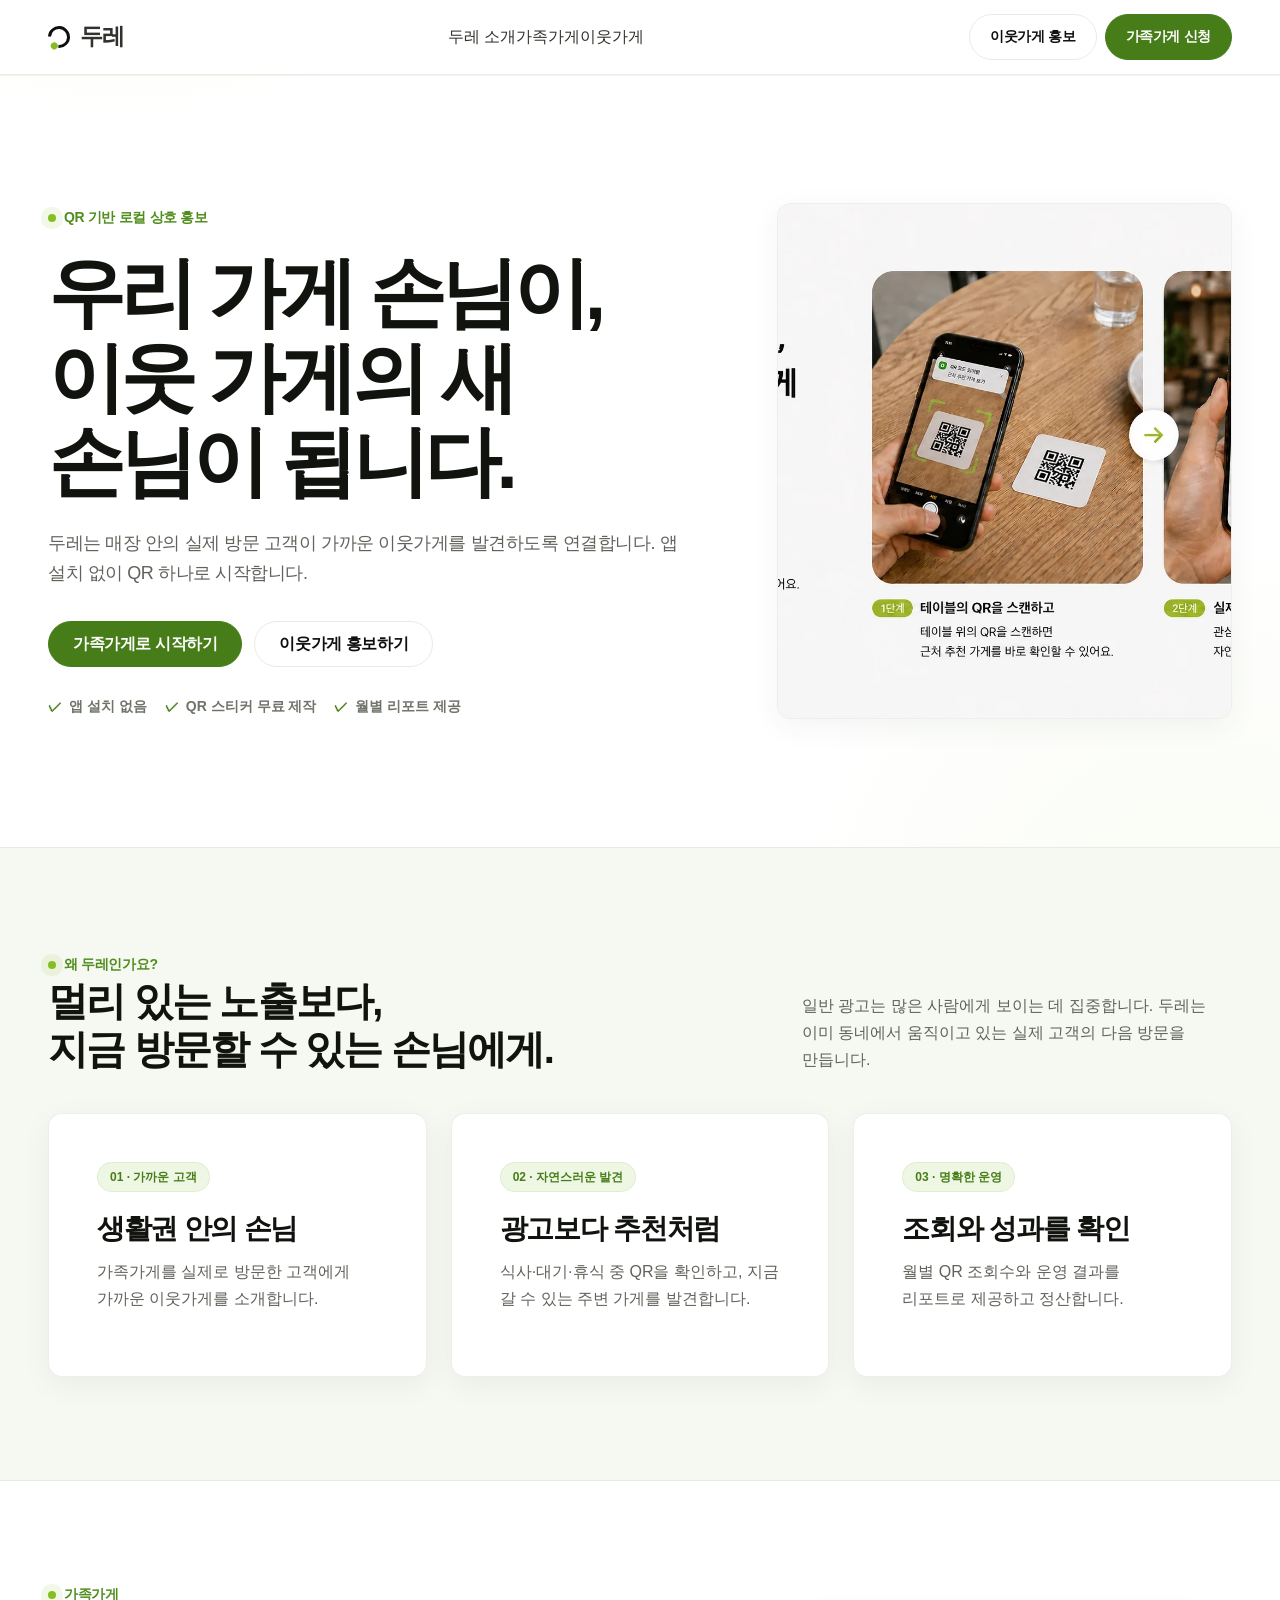
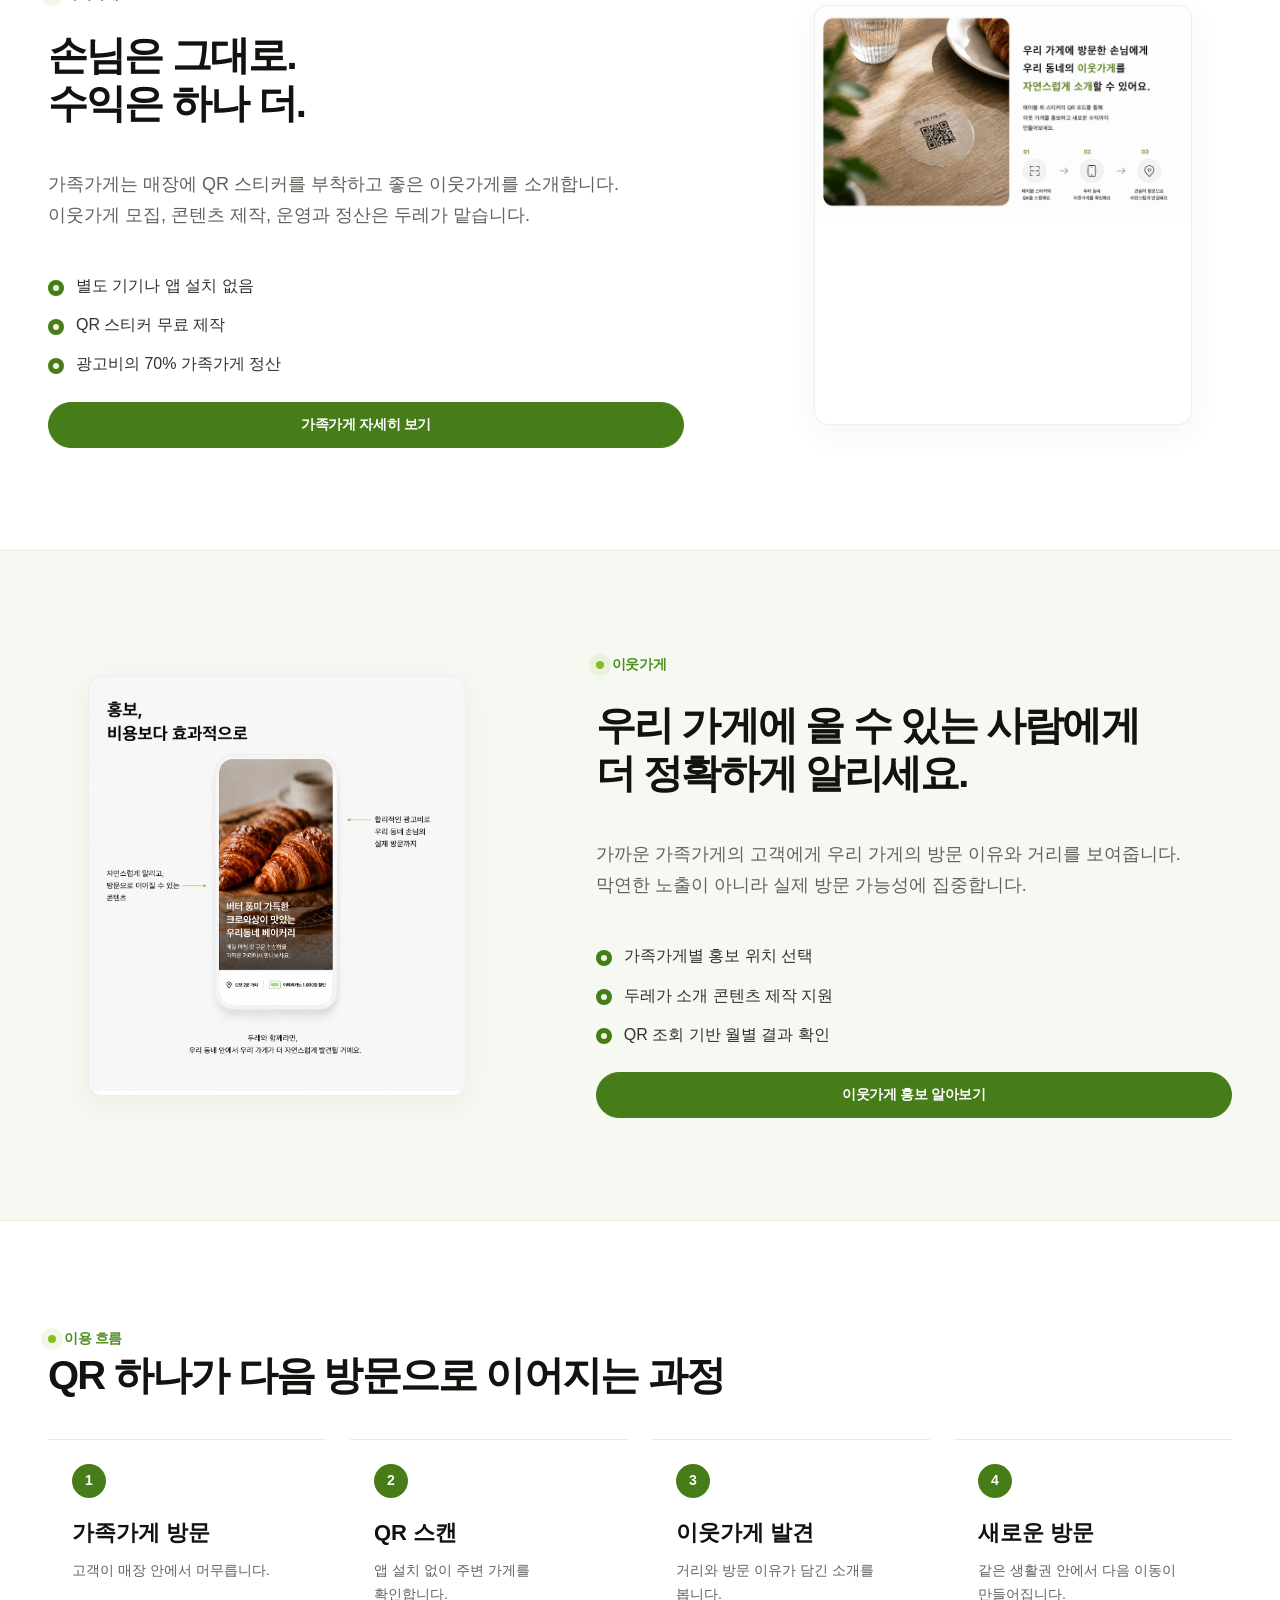
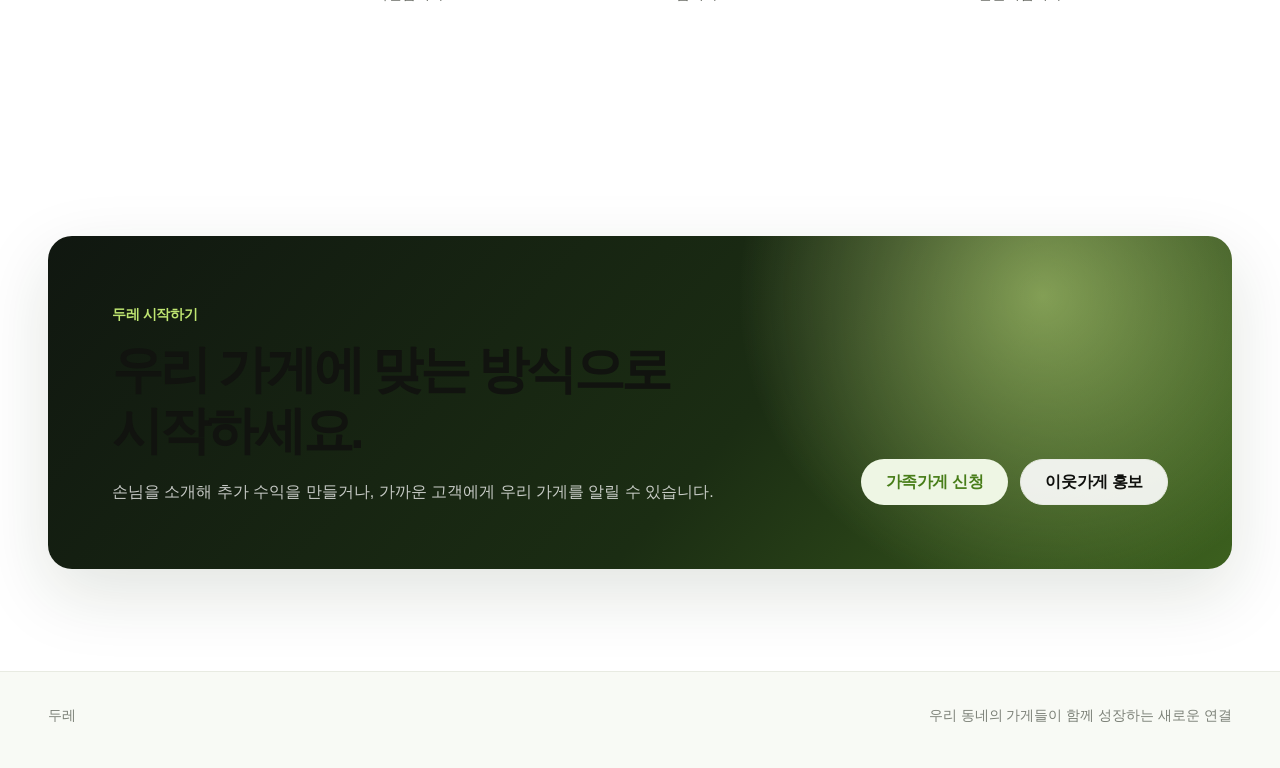
==== commit 75013d09: "Add files via upload refactor: redesign site content and conversion flow" ====
--- a/index.html
+++ b/index.html
@@ -5,8 +5,8 @@
 <meta charset="utf-8"/>
 <meta content="width=device-width, initial-scale=1" name="viewport"/>
 <meta content="#ffffff" name="theme-color"/>
-<title>두레 | 우리 동네 가게를 연결하는 로컬 상호 홍보 서비스</title>
-<link href="./assets/css/tokens.css" rel="stylesheet"/><link href="./assets/css/base.css" rel="stylesheet"/><link href="./assets/css/components.css" rel="stylesheet"/><link href="./assets/css/layout.css" rel="stylesheet"/><link href="./assets/css/forms.css" rel="stylesheet"/><link href="./assets/css/states.css" rel="stylesheet"/><link href="./assets/css/polish.css" rel="stylesheet"/><link href="./assets/css/pages/home.css" rel="stylesheet"/><meta content="두레는 지역 내 오프라인 가게들이 QR을 통해 서로를 홍보하고 함께 성장하도록 연결하는 로컬 상호 홍보 서비스입니다." name="description"/><meta content="index,follow,max-image-preview:large,max-snippet:-1,max-video-preview:-1" name="robots"/><meta content="index,follow,max-image-preview:large,max-snippet:-1,max-video-preview:-1" name="googlebot"/><meta content="ko_KR" property="og:locale"/><meta content="website" property="og:type"/><meta content="두레" property="og:site_name"/><meta content="두레 | 우리 동네 가게를 연결하는 로컬 상호 홍보 서비스" property="og:title"/><meta content="두레는 지역 내 오프라인 가게들이 QR을 통해 서로를 홍보하고 함께 성장하도록 연결하는 로컬 상호 홍보 서비스입니다." property="og:description"/><meta content="https://duresupport-ux.github.io/dure-website/" property="og:url"/><meta content="https://duresupport-ux.github.io/dure-website/assets/images/og-dure.webp" property="og:image"/><meta content="1200" property="og:image:width"/><meta content="630" property="og:image:height"/><meta content="두레 로컬 상호 홍보 서비스" property="og:image:alt"/><meta content="summary_large_image" name="twitter:card"/><meta content="두레 | 우리 동네 가게를 연결하는 로컬 상호 홍보 서비스" name="twitter:title"/><meta content="두레는 지역 내 오프라인 가게들이 QR을 통해 서로를 홍보하고 함께 성장하도록 연결하는 로컬 상호 홍보 서비스입니다." name="twitter:description"/><meta content="https://duresupport-ux.github.io/dure-website/assets/images/og-dure.webp" name="twitter:image"/><link href="https://duresupport-ux.github.io/dure-website/" rel="canonical"/><link href="https://duresupport-ux.github.io/dure-website/assets/images/favicon-32.png" rel="icon" sizes="32x32" type="image/png"/><link href="https://duresupport-ux.github.io/dure-website/assets/images/apple-touch-icon.png" rel="apple-touch-icon" sizes="180x180"/><link href="https://duresupport-ux.github.io/dure-website/site.webmanifest" rel="manifest"/><script type="application/ld+json">{
+<title>두레 | 우리 가게 손님을 이웃 가게의 새 손님으로</title>
+<link href="./assets/css/tokens.css" rel="stylesheet"/><link href="./assets/css/base.css" rel="stylesheet"/><link href="./assets/css/components.css" rel="stylesheet"/><link href="./assets/css/layout.css" rel="stylesheet"/><link href="./assets/css/forms.css" rel="stylesheet"/><link href="./assets/css/states.css" rel="stylesheet"/><link href="./assets/css/polish.css" rel="stylesheet"/><link href="./assets/css/cro.css" rel="stylesheet"/><link href="./assets/css/pages/home.css" rel="stylesheet"/><meta content="두레는 매장 안의 실제 방문 고객이 가까운 이웃가게를 발견하도록 연결하는 QR 기반 로컬 상호 홍보 서비스입니다." name="description"/><meta content="index,follow,max-image-preview:large,max-snippet:-1,max-video-preview:-1" name="robots"/><meta content="index,follow,max-image-preview:large,max-snippet:-1,max-video-preview:-1" name="googlebot"/><meta content="ko_KR" property="og:locale"/><meta content="website" property="og:type"/><meta content="두레" property="og:site_name"/><meta content="두레 | 우리 가게 손님을 이웃 가게의 새 손님으로" property="og:title"/><meta content="두레는 매장 안의 실제 방문 고객이 가까운 이웃가게를 발견하도록 연결하는 QR 기반 로컬 상호 홍보 서비스입니다." property="og:description"/><meta content="https://duresupport-ux.github.io/dure-website/" property="og:url"/><meta content="https://duresupport-ux.github.io/dure-website/assets/images/og-dure.webp" property="og:image"/><meta content="1200" property="og:image:width"/><meta content="630" property="og:image:height"/><meta content="두레 로컬 상호 홍보 서비스" property="og:image:alt"/><meta content="summary_large_image" name="twitter:card"/><meta content="두레 | 우리 가게 손님을 이웃 가게의 새 손님으로" name="twitter:title"/><meta content="두레는 매장 안의 실제 방문 고객이 가까운 이웃가게를 발견하도록 연결하는 QR 기반 로컬 상호 홍보 서비스입니다." name="twitter:description"/><meta content="https://duresupport-ux.github.io/dure-website/assets/images/og-dure.webp" name="twitter:image"/><link href="https://duresupport-ux.github.io/dure-website/" rel="canonical"/><link href="https://duresupport-ux.github.io/dure-website/assets/images/favicon-32.png" rel="icon" sizes="32x32" type="image/png"/><link href="https://duresupport-ux.github.io/dure-website/assets/images/apple-touch-icon.png" rel="apple-touch-icon" sizes="180x180"/><link href="https://duresupport-ux.github.io/dure-website/site.webmanifest" rel="manifest"/><script type="application/ld+json">{
   "@context": "https://schema.org",
   "@graph": [
     {
@@ -44,119 +44,118 @@
     }
   ]
 }</script></head>
-<body class="page-home">
+<body class="page-cro page-home">
 <a class="skip-link" href="#content">본문으로 이동</a>
 <dure-header data-variant="home"></dure-header>
 <main id="content">
-<section class="dure-section dure-section--hero home-hero" id="top"><div class="dure-container dure-hero"><div class="dure-hero__content reveal">
+<section class="dure-section dure-section--hero cro-hero" id="top">
+<div class="dure-container dure-hero">
+<div class="dure-hero__content">
 <span class="dure-eyebrow">QR 기반 로컬 상호 홍보</span>
-<h1 class="dure-display home-hero__title">우리 동네의 손님을,<br/>두레로 연결하세요.</h1>
-<p class="dure-hero__lead">
-          우리 동네 안의 손님과 더 쉽게 연결하고,<br/>
-          실제로 방문 가능한 고객 흐름에 집중하세요.
-        </p>
-</div><aside aria-label="두레 서비스 핵심" class="dure-hero__aside home-hero__aside reveal">
-<p>
-          기존 홍보와는 다른 새로운 방식.<br/>
-          두레는 가게를 방문한 고객이 주변 이웃가게까지 자연스럽게 발견하도록 연결합니다.
-        </p>
-<dl>
-<div>
-<dt>가족가게</dt>
-<dd>이웃가게 소개로<br/>새로운 수익</dd>
+<h1 class="dure-display">우리 가게 손님이,<br/>이웃 가게의 새 손님이 됩니다.</h1>
+<p class="dure-hero__lead">두레는 매장 안의 실제 방문 고객이 가까운 이웃가게를 발견하도록 연결합니다. 앱 설치 없이 QR 하나로 시작합니다.</p>
+<div class="dure-hero__actions">
+<a class="dure-button dure-button--primary dure-button--lg" href="./family-application/">가족가게로 시작하기</a>
+<a class="dure-button dure-button--secondary dure-button--lg" href="./neighbor-store/">이웃가게 홍보하기</a>
 </div>
-<div>
-<dt>이웃가게</dt>
-<dd>가까운 손님에게<br/>더 정확한 홍보</dd>
+<div aria-label="두레 핵심 특징" class="cro-trust-inline">
+<span>앱 설치 없음</span><span>QR 스티커 무료 제작</span><span>월별 리포트 제공</span>
 </div>
-</dl>
-</aside></div></section>
-<section class="dure-section home-visual-section" id="about">
-<div class="dure-container">
-<div class="dure-section-head reveal"><div class="dure-section-head__copy"><h2 class="dure-heading-2">두레 간단한 소개</h2></div>
-<p class="dure-section-head__description">테이블 위 QR 하나로 손님의 관심을 가까운 이웃가게 방문까지 연결합니다.</p>
 </div>
-<figure class="home-visual reveal">
-<img alt="QR 스캔 후 근처 추천 가게 화면으로 이어지는 두레 이용 흐름" decoding="async" fetchpriority="high" height="941" loading="eager" src="./assets/images/home-01-e616251981fa.webp" width="1672"/>
-<figcaption>우리 가게 홍보, 가까운 손님에게 더 정확하게</figcaption>
+<aside class="dure-media cro-hero__media">
+<img alt="두레 QR 스캔부터 이웃가게 발견까지의 이용 흐름" decoding="async" fetchpriority="high" loading="eager" src="./assets/images/home-01-e616251981fa.webp"/>
+</aside>
+</div>
+</section>
+<section class="dure-section dure-section--soft dure-section--bordered" id="about">
+<div class="dure-container dure-section-head">
+<div class="dure-section-head__copy">
+<span class="dure-eyebrow">왜 두레인가요?</span>
+<h2 class="dure-heading-2">멀리 있는 노출보다,<br/>지금 방문할 수 있는 손님에게.</h2>
+</div>
+<p class="dure-section-head__description">일반 광고는 많은 사람에게 보이는 데 집중합니다. 두레는 이미 동네에서 움직이고 있는 실제 고객의 다음 방문을 만듭니다.</p>
+</div>
+<div class="dure-container dure-grid dure-grid--3 cro-benefit-grid">
+<article class="dure-card dure-card--padded">
+<span class="dure-badge">01 · 가까운 고객</span>
+<h3 class="dure-heading-3">생활권 안의 손님</h3>
+<p class="dure-body">가족가게를 실제로 방문한 고객에게 가까운 이웃가게를 소개합니다.</p>
+</article>
+<article class="dure-card dure-card--padded">
+<span class="dure-badge">02 · 자연스러운 발견</span>
+<h3 class="dure-heading-3">광고보다 추천처럼</h3>
+<p class="dure-body">식사·대기·휴식 중 QR을 확인하고, 지금 갈 수 있는 주변 가게를 발견합니다.</p>
+</article>
+<article class="dure-card dure-card--padded">
+<span class="dure-badge">03 · 명확한 운영</span>
+<h3 class="dure-heading-3">조회와 성과를 확인</h3>
+<p class="dure-body">월별 QR 조회수와 운영 결과를 리포트로 제공하고 정산합니다.</p>
+</article>
+</div>
+</section>
+<section class="dure-section">
+<div class="dure-container dure-split cro-story">
+<div class="dure-stack dure-stack--6">
+<span class="dure-eyebrow">가족가게</span>
+<h2 class="dure-heading-2">손님은 그대로.<br/>수익은 하나 더.</h2>
+<p class="dure-body-lg">가족가게는 매장에 QR 스티커를 부착하고 좋은 이웃가게를 소개합니다. 이웃가게 모집, 콘텐츠 제작, 운영과 정산은 두레가 맡습니다.</p>
+<ul class="cro-check-list">
+<li>별도 기기나 앱 설치 없음</li>
+<li>QR 스티커 무료 제작</li>
+<li>광고비의 70% 가족가게 정산</li>
+</ul>
+<a class="dure-button dure-button--primary" href="./family-store/">가족가게 자세히 보기</a>
+</div>
+<figure class="dure-media cro-story__media">
+<img alt="가족가게의 QR 스티커와 이웃가게 소개 흐름" decoding="async" loading="lazy" src="./assets/images/home-03-fef1800b656e.webp"/>
 </figure>
 </div>
 </section>
-<section class="dure-section home-visual-section dure-section--soft dure-section--bordered" id="family">
-<div class="dure-container">
-<div class="dure-section-head reveal"><div class="dure-section-head__copy"><h2 class="dure-heading-2">두레로 새로운 수익을<br/>만들어 보세요.</h2></div>
-<p class="dure-section-head__description">우리 가게 손님에게 좋은 이웃가게를 소개하고, 소개를 새로운 수익으로 바꿉니다.</p>
+<section class="dure-section dure-section--soft dure-section--bordered">
+<div class="dure-container dure-split dure-split--reverse cro-story">
+<figure class="dure-media cro-story__media">
+<img alt="이웃가게 홍보 콘텐츠가 모바일 화면에 표시되는 모습" decoding="async" loading="lazy" src="./assets/images/home-05-ea1204eeb32d.webp"/>
+</figure>
+<div class="dure-stack dure-stack--6">
+<span class="dure-eyebrow">이웃가게</span>
+<h2 class="dure-heading-2">우리 가게에 올 수 있는 사람에게<br/>더 정확하게 알리세요.</h2>
+<p class="dure-body-lg">가까운 가족가게의 고객에게 우리 가게의 방문 이유와 거리를 보여줍니다. 막연한 노출이 아니라 실제 방문 가능성에 집중합니다.</p>
+<ul class="cro-check-list">
+<li>가족가게별 홍보 위치 선택</li>
+<li>두레가 소개 콘텐츠 제작 지원</li>
+<li>QR 조회 기반 월별 결과 확인</li>
+</ul>
+<a class="dure-button dure-button--primary" href="./neighbor-store/">이웃가게 홍보 알아보기</a>
 </div>
-<figure class="home-visual reveal">
-<img alt="두레 로컬 연결로 동네 상권에 새로운 흐름을 만드는 모습" decoding="async" height="941" loading="lazy" src="./assets/images/home-02-acbbbaf85af4.webp" width="1672"/>
-<figcaption>두레 로컬 연결로 동네 상권에 새로운 흐름을</figcaption>
-</figure>
 </div>
 </section>
-<section class="dure-section home-visual-section">
-<div class="dure-container">
-<figure class="home-visual reveal">
-<img alt="가족가게의 QR 스티커와 이웃가게 소개 흐름을 보여주는 안내" decoding="async" height="941" loading="lazy" src="./assets/images/home-03-fef1800b656e.webp" width="1672"/>
-<figcaption>우리 가게에 방문한 손님에게 우리 동네 이웃가게를 자연스럽게 소개</figcaption>
-</figure>
+<section class="dure-section">
+<div class="dure-container dure-section-head">
+<div class="dure-section-head__copy">
+<span class="dure-eyebrow">이용 흐름</span>
+<h2 class="dure-heading-2">QR 하나가 다음 방문으로 이어지는 과정</h2>
+</div>
+</div>
+<div class="dure-container dure-grid dure-grid--4 cro-process">
+<article><b>1</b><h3>가족가게 방문</h3><p>고객이 매장 안에서 머무릅니다.</p></article>
+<article><b>2</b><h3>QR 스캔</h3><p>앱 설치 없이 주변 가게를 확인합니다.</p></article>
+<article><b>3</b><h3>이웃가게 발견</h3><p>거리와 방문 이유가 담긴 소개를 봅니다.</p></article>
+<article><b>4</b><h3>새로운 방문</h3><p>같은 생활권 안에서 다음 이동이 만들어집니다.</p></article>
 </div>
 </section>
-<section class="dure-section home-visual-section dure-section--soft dure-section--bordered">
-<div class="dure-container">
-<figure class="home-visual reveal">
-<img alt="광고 노출에 따라 적절한 광고비를 제안하는 두레 화면" decoding="async" height="971" loading="lazy" src="./assets/images/home-04-d21d74943a61.webp" width="1620"/>
-<figcaption>노출이 많을수록 더 많은 수익을 만들 수 있는 두레</figcaption>
-</figure>
+<section class="dure-section dure-section--compact">
+<div class="dure-container dure-cta">
+<div>
+<span class="dure-cta__label">두레 시작하기</span>
+<h2 class="dure-cta__title">우리 가게에 맞는 방식으로 시작하세요.</h2>
+<p class="dure-cta__description">손님을 소개해 추가 수익을 만들거나, 가까운 고객에게 우리 가게를 알릴 수 있습니다.</p>
+</div>
+<div class="dure-cta__actions">
+<a class="dure-button dure-button--soft dure-button--lg" href="./family-application/">가족가게 신청</a>
+<a class="dure-button dure-button--secondary dure-button--lg" href="./neighbor-store/">이웃가게 홍보</a>
+</div>
 </div>
 </section>
-<section class="dure-section home-visual-section" id="neighbor">
-<div class="dure-container">
-<div class="dure-section-head reveal"><div class="dure-section-head__copy"><h2 class="dure-heading-2">우리 가게 홍보도,<br/>비용보다 효과적으로.</h2></div>
-<p class="dure-section-head__description">우리 동네 안에서 실제 방문으로 이어질 가능성이 높은 고객에게 가게를 소개합니다.</p>
-</div>
-<figure class="home-visual reveal">
-<img alt="지역 베이커리 홍보 콘텐츠가 모바일 화면에 표시되는 모습" decoding="async" height="1316" loading="lazy" src="./assets/images/home-05-ea1204eeb32d.webp" width="1195"/>
-<figcaption>합리적인 광고비로 우리 동네 손님의 실제 방문까지</figcaption>
-</figure>
-</div>
-</section>
-<section class="dure-section home-visual-section dure-section--soft dure-section--bordered">
-<div class="dure-container">
-<figure class="home-visual reveal">
-<img alt="광고를 넘어 우리 동네가 함께 성장하는 두레의 새로운 연결" decoding="async" height="835" loading="lazy" src="./assets/images/home-06-7b97a2087df8.webp" width="1884"/>
-<figcaption>새로운 연결, 광고를 넘어 우리 동네가 함께 성장하도록</figcaption>
-</figure>
-</div>
-</section>
-<section class="dure-section dure-section--compact home-cta-section"><div class="dure-container"><div aria-labelledby="cta-title" class="dure-cta reveal"><div>
-<span class="dure-cta__label">새로운 연결을 시작해 보세요</span>
-<h2 class="dure-cta__title" id="cta-title">우리 동네 안에서,<br/>우리 가게가 더 자연스럽게 발견되도록.</h2>
-<p class="dure-cta__description">가족가게는 QR 스티커 하나만 부착하면 됩니다. 이웃가게 모집부터 광고 운영, 데이터 분석과 정산까지 두레가 함께합니다.</p>
-</div><div class="dure-cta__actions">
-<a class="dure-button dure-button--secondary dure-button--lg" href="./neighbor-store/">이웃가게 홍보하기</a>
-<a class="dure-button dure-button--soft dure-button--lg" href="./family-application/">가족가게 신청하기</a>
-</div></div></div></section>
-<section aria-label="두레 시작하기" class="dure-section home-paths">
-<div class="dure-container dure-stack dure-stack--10"><div class="dure-section-head reveal"><div class="dure-section-head__copy"><h2 class="dure-heading-2">두레와 함께하는 두 가지 방법</h2></div>
-<p class="dure-section-head__description">가게 상황에 맞는 방식으로 시작하세요.</p>
-</div><div class="dure-grid dure-grid--2">
-<article class="dure-card dure-card--padded home-path-card reveal">
-<div>
-<div class="dure-badge">가족가게</div>
-<h3 class="dure-heading-3 home-path-card__title">손님에게 이웃가게를 소개하고<br/>새로운 수익을 만드세요.</h3>
-<p class="dure-body">가입비 없이 시작하고, QR 스티커는 무료로 제작합니다. 신청은 1분이면 충분합니다.</p>
-</div>
-<a class="dure-button dure-button--primary" href="./family-application/">가족가게 신청하기</a>
-</article>
-<article class="dure-card dure-card--padded home-path-card reveal">
-<div>
-<div class="dure-badge">이웃가게</div>
-<h3 class="dure-heading-3 home-path-card__title">우리 동네 안에서<br/>우리 가게를 더 정확하게 알리세요.</h3>
-<p class="dure-body">가까운 고객의 실제 방문 흐름에 집중하는 새로운 로컬 홍보를 시작해 보세요.</p>
-</div>
-<a class="dure-button dure-button--secondary" href="./neighbor-store/">이웃가게 홍보하기</a>
-</article>
-</div></div></section>
 </main>
 <dure-footer data-variant="default"></dure-footer>
 <script>
--- a/assets/css/cro.css
+++ b/assets/css/cro.css
@@ -0,0 +1,78 @@
+/* DURE v9.1 — Content Polish & CRO */
+.cro-hero__media {
+  align-self: stretch;
+  min-height: 420px;
+}
+.cro-hero__media img { width:100%; height:100%; object-fit:cover; }
+
+.cro-trust-inline {
+  display:flex; flex-wrap:wrap; gap:10px 18px; margin-top:28px;
+  color:var(--color-text-subtle); font-size:var(--text-sm); font-weight:var(--weight-semibold);
+}
+.cro-trust-inline span::before { content:"✓"; color:var(--color-brand-strong); margin-right:7px; }
+
+.cro-benefit-grid { margin-top:var(--space-10); }
+.cro-benefit-grid .dure-card { min-height:240px; }
+.cro-benefit-grid h3 { margin-top:var(--space-5); }
+.cro-benefit-grid p { margin-top:var(--space-3); }
+
+.cro-story { align-items:center; }
+.cro-story__media { min-height:420px; }
+.cro-story__media img { width:100%; height:100%; object-fit:cover; }
+
+.cro-check-list {
+  display:grid; gap:12px; padding:0; margin:0; list-style:none;
+}
+.cro-check-list li { position:relative; padding-left:28px; color:var(--color-text-default); }
+.cro-check-list li::before {
+  content:""; position:absolute; left:0; top:.48em; width:16px; height:16px;
+  border-radius:50%; background:var(--color-brand-soft); box-shadow:inset 0 0 0 5px var(--color-brand-strong);
+}
+
+.cro-process article {
+  padding:var(--space-6); border-top:1px solid var(--color-border);
+}
+.cro-process b {
+  display:grid; place-items:center; width:34px; height:34px; border-radius:50%;
+  color:#fff; background:var(--color-brand-strong); font-size:var(--text-sm);
+}
+.cro-process h3 { margin:var(--space-4) 0 var(--space-2); font-size:var(--text-xl); }
+.cro-process p { margin:0; color:var(--color-text-secondary); font-size:var(--text-sm); }
+
+.cro-case-card { padding:clamp(24px,4vw,48px); border:1px solid var(--color-border); border-radius:var(--radius-panel); background:var(--color-surface); box-shadow:var(--shadow-card); }
+.cro-case-meta { display:grid; grid-template-columns:repeat(3,1fr); gap:12px; }
+.cro-case-meta span { padding-top:14px; border-top:1px solid var(--color-border); color:var(--color-text-muted); font-size:var(--text-xs); }
+.cro-case-meta b { display:block; margin-top:6px; color:var(--color-text-strong); font-size:var(--text-sm); }
+
+.application-cro-step {
+  display:grid; grid-template-columns:minmax(0,.9fr) minmax(260px,.55fr); overflow:hidden;
+}
+.application-cro-step__copy { padding:clamp(24px,5vw,44px); align-self:center; }
+.application-cro-step h3 { margin-top:var(--space-4); }
+.application-cro-step figure { margin:0; min-height:240px; }
+.application-cro-step img { width:100%; height:100%; object-fit:cover; }
+.application-cro-support { text-align:center; padding:clamp(32px,6vw,58px); }
+.application-cro-support .dure-badge { margin-bottom:var(--space-5); }
+.application-cro-support h2 { color:#fff; max-width:700px; margin-inline:auto; }
+.application-cro-support p { color:rgba(255,255,255,.75); margin:var(--space-4) auto 0; }
+
+.cro-qr-media { min-height:400px; display:grid; place-items:center; padding:32px; }
+.cro-qr-media img { width:min(100%,360px); height:auto; object-fit:contain; }
+
+.cro-neighbor-examples .dure-card { overflow:hidden; }
+.cro-neighbor-examples figure { margin:0; aspect-ratio:4/3; overflow:hidden; }
+.cro-neighbor-examples figure img { width:100%; height:100%; object-fit:cover; }
+.cro-neighbor-examples article>div { padding:var(--space-6); }
+.cro-neighbor-examples h3 { margin-top:var(--space-4); font-size:var(--text-xl); }
+.cro-neighbor-examples p { margin-top:var(--space-3); }
+
+@media (max-width:960px) {
+  .cro-hero__media, .cro-story__media { min-height:320px; }
+  .application-cro-step { grid-template-columns:1fr; }
+  .application-cro-step figure { min-height:220px; }
+}
+@media (max-width:720px) {
+  .cro-case-meta { grid-template-columns:1fr; }
+  .cro-hero__media { min-height:260px; }
+  .cro-process article { padding-inline:0; }
+}
